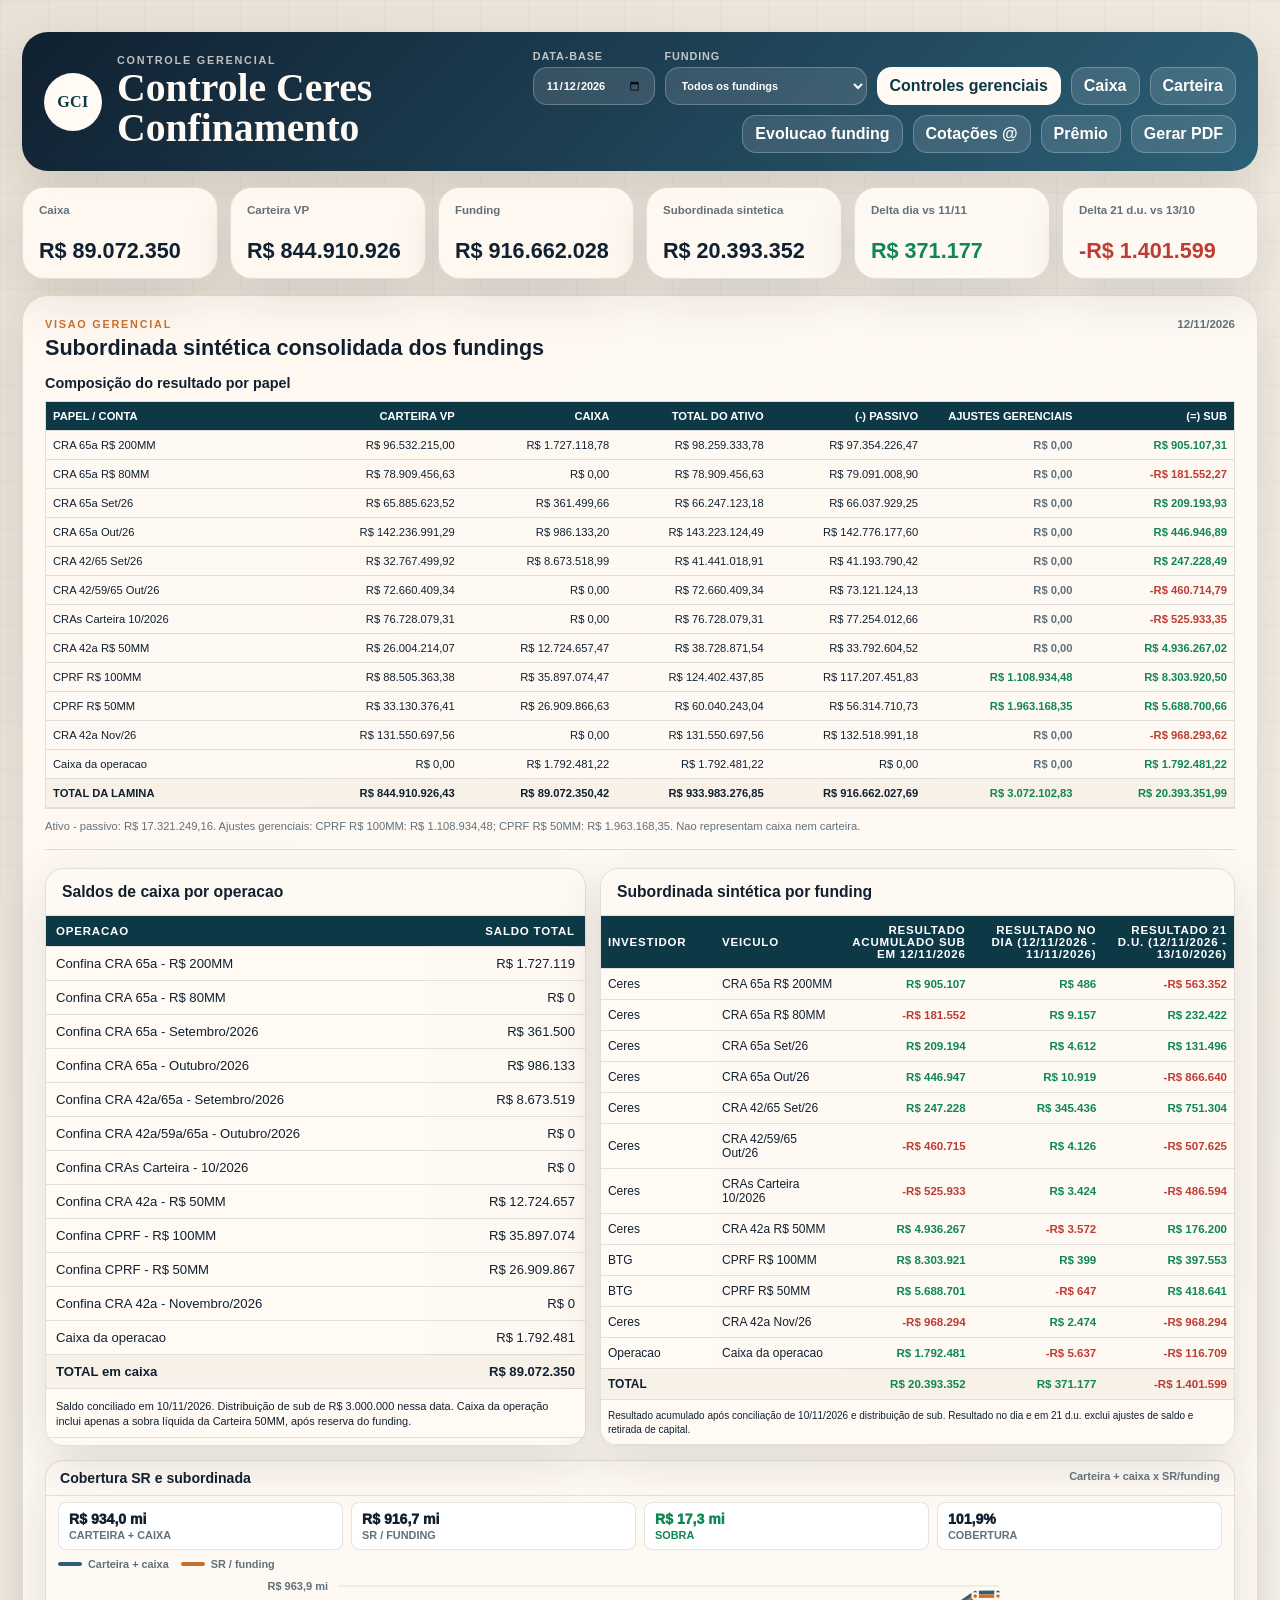
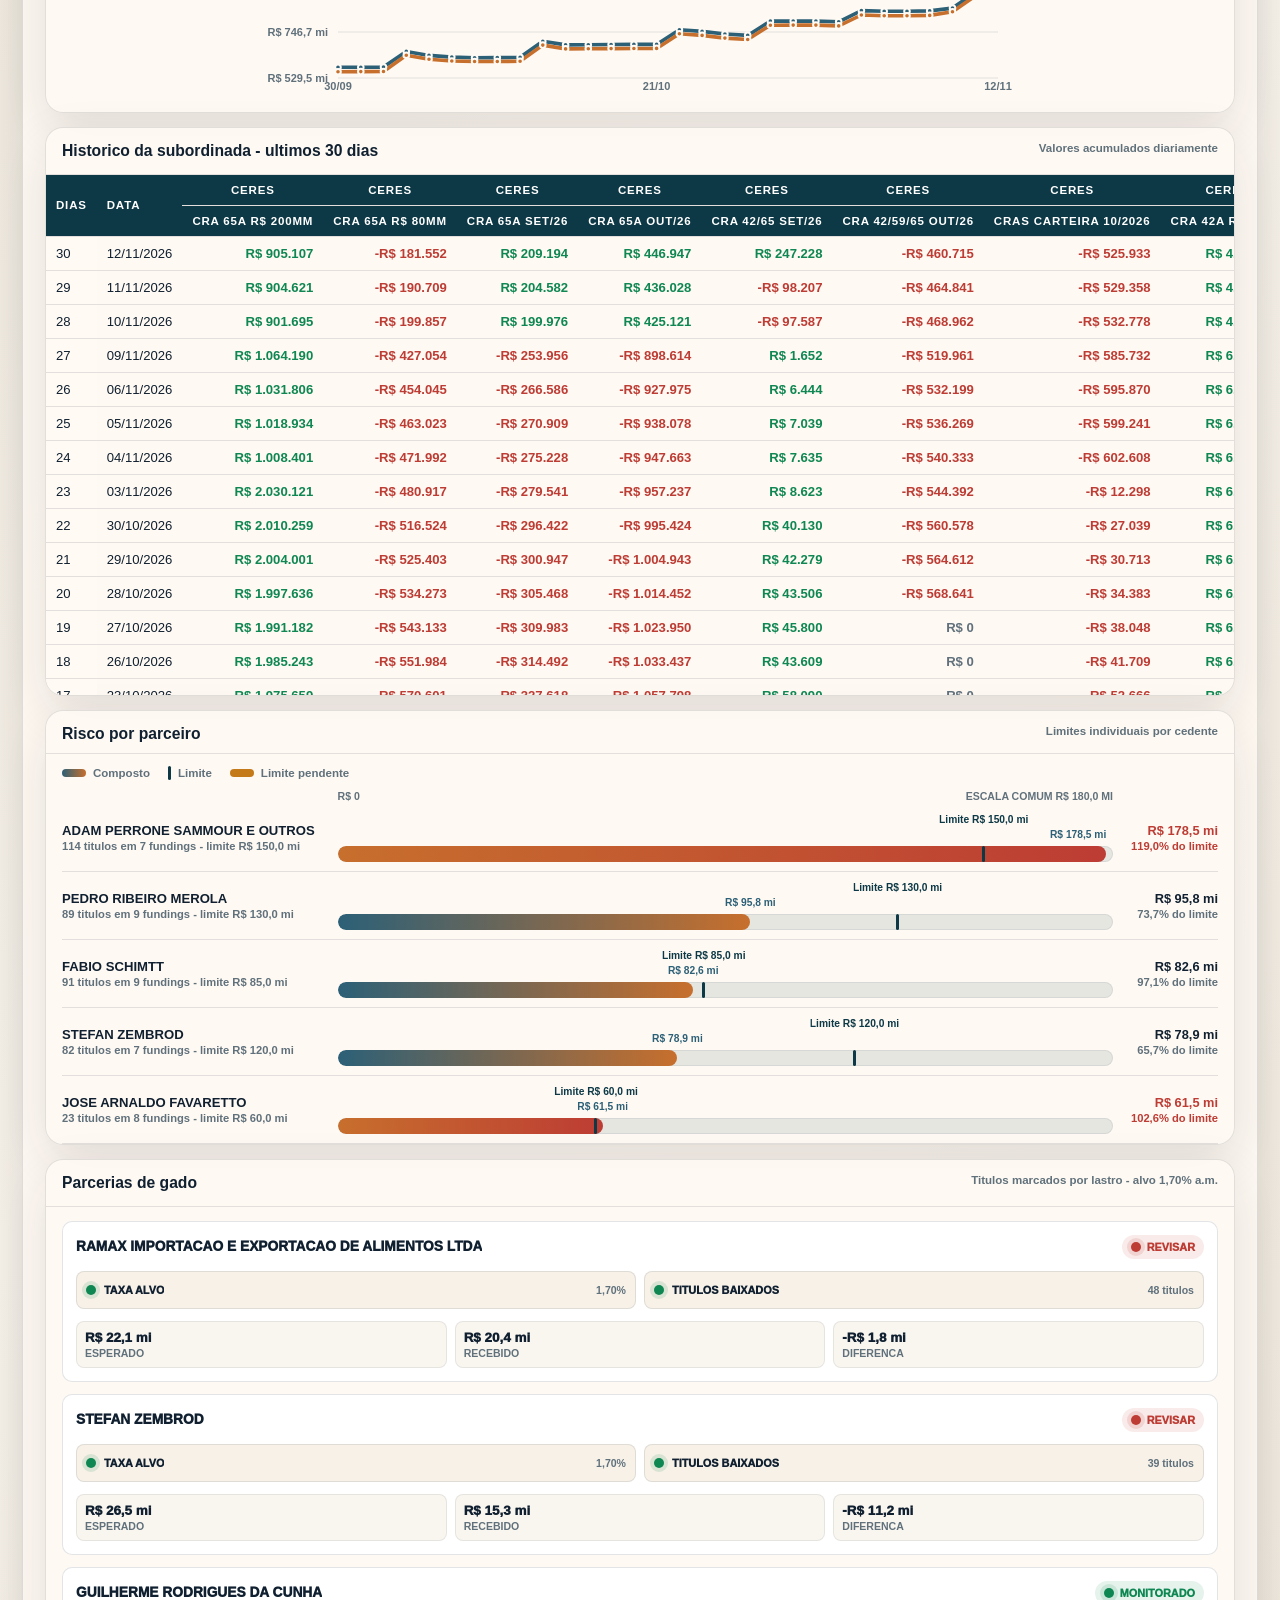
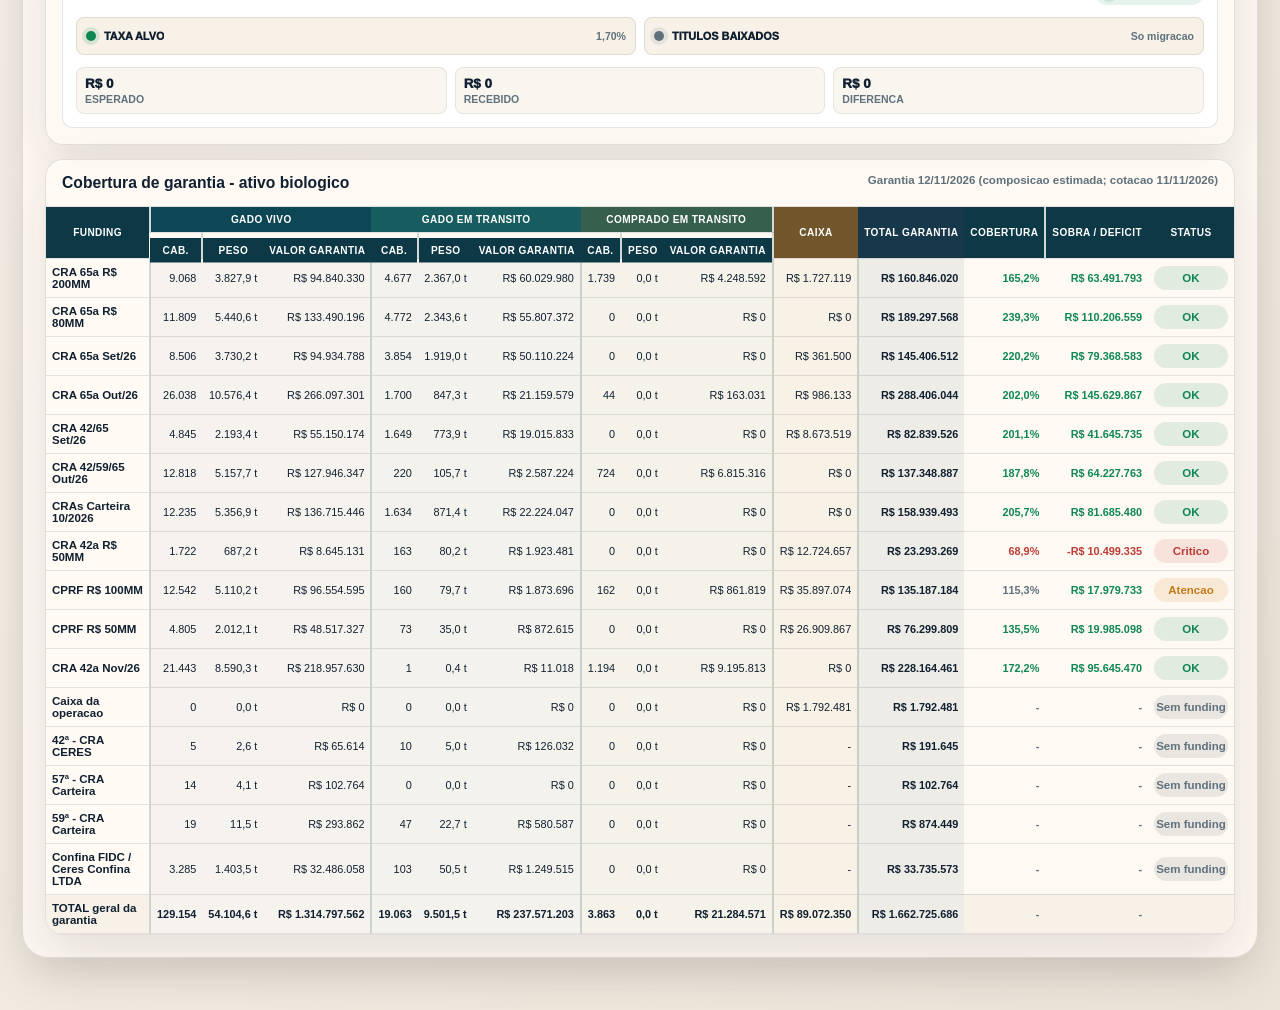
==== index.html @ c0f3cbf3 "Atualiza cotações pecuárias DATAGRO de 13/11/2026" ====
<!DOCTYPE html>
<html lang="pt-BR">
<head>
  <meta charset="UTF-8">
  <meta name="viewport" content="width=device-width, initial-scale=1.0">
  <title>Controle Ceres Confinamento</title>
  <link rel="stylesheet" href="./assets/styles.css?v=20261113-composicao-por-papel-mobile">
</head>
<body>
  <div class="app-shell">
    <header class="topbar">
      <div class="brand">
        <span class="brand-mark">GCI</span>
        <div>
          <p class="eyebrow">Controle gerencial</p>
          <h1>Controle Ceres Confinamento</h1>
        </div>
      </div>
      <div class="controls">
        <label>
          <span>Data-base</span>
          <input id="date-selector" type="date" value="2026-09-24">
        </label>
        <label id="operation-control">
          <span>Funding</span>
          <select id="funding-selector"></select>
        </label>
        <button id="management-button" type="button" aria-pressed="true">Controles gerenciais</button>
        <button id="cash-button" type="button" aria-pressed="false">Caixa</button>
        <button id="portfolio-button" type="button" aria-pressed="false">Carteira</button>
        <button id="funding-evolution-button" type="button" aria-pressed="false">Evolucao funding</button>
        <button id="quotes-button" type="button" aria-pressed="false">Cota&ccedil;&otilde;es @</button>
        <a class="control-link" href="./premio/index.html">Pr&ecirc;mio</a>
        <button id="print-button" type="button">Gerar PDF</button>
      </div>
    </header>

    <main>
      <p id="position-notice" class="position-notice" role="status" hidden></p>
      <section class="summary-strip" id="summary-strip"></section>

      <section class="panel management-panel" id="management-view">
        <div class="section-head">
          <div>
            <p class="eyebrow">visao gerencial</p>
            <h2>Subordinada sint&eacute;tica consolidada dos fundings</h2>
          </div>
          <span id="management-date"></span>
        </div>

        <section class="result-composition" aria-labelledby="result-composition-title">
          <h3 id="result-composition-title">Composi&ccedil;&atilde;o do resultado por papel</h3>
          <div class="table-wrap result-composition-scroll">
            <table class="result-composition-table">
              <thead><tr>
                <th>Papel / conta</th><th class="num">Carteira VP</th><th class="num">Caixa</th>
                <th class="num">Total do ativo</th><th class="num">(-) Passivo</th>
                <th class="num">Ajustes gerenciais</th><th class="num">(=) Sub</th>
              </tr></thead>
              <tbody id="result-composition-values"></tbody>
            </table>
          </div>
          <p class="result-composition-note" id="result-composition-note"></p>
        </section>

        <div class="management-grid">
          <article class="table-card">
            <div class="card-head">
              <h3>Saldos de caixa por operacao</h3>
            </div>
            <div class="table-wrap">
              <table>
                <thead>
                  <tr>
                    <th>Operacao</th>
                    <th class="num">Saldo total</th>
                  </tr>
                </thead>
                <tbody id="cash-table"></tbody>
              </table>
            </div>
          </article>

          <article class="table-card result-card">
            <div class="card-head">
              <h3>Subordinada sint&eacute;tica por funding</h3>
            </div>
            <div class="table-wrap result-wrap">
              <table class="compact-result-table">
                <thead>
                  <tr>
                    <th>Investidor</th>
                    <th>Veiculo</th>
                    <th class="num" id="result-current-head">Resultado acumulado sub</th>
                    <th class="num" id="result-day-head">Resultado no dia</th>
                    <th class="num" id="result-month-head">Resultado 21 d.u.</th>
                  </tr>
                </thead>
                <tbody id="result-table"></tbody>
              </table>
            </div>
          </article>
        </div>

        <div class="table-card wide sr-sub-card">
          <div class="card-head">
            <h3>Cobertura SR e subordinada</h3>
            <span>Carteira + caixa x SR/funding</span>
          </div>
          <div class="funding-chart sr-sub-mini-chart" data-sr-sub-chart></div>
        </div>

        <div class="table-card wide">
          <div class="card-head">
            <h3>Historico da subordinada - ultimos 30 dias</h3>
            <span>Valores acumulados diariamente</span>
          </div>
          <div class="table-wrap history-wrap">
            <table class="wide-table">
              <thead id="history-head"></thead>
              <tbody id="history-body"></tbody>
            </table>
          </div>
        </div>

        <div class="table-card wide partner-risk-card">
          <div class="card-head">
            <h3>Risco por parceiro</h3>
            <span>Limites individuais por cedente</span>
          </div>
          <div class="partner-risk-chart" id="partner-risk-chart"></div>
        </div>

        <div class="table-card wide partnership-card">
          <div class="card-head">
            <h3>Parcerias de gado</h3>
            <span>Titulos marcados por lastro - alvo 1,70% a.m.</span>
          </div>
          <div class="partnership-insights" id="partnership-insights"></div>
        </div>

        <div class="table-card wide">
          <div class="card-head">
            <h3>Cobertura de garantia - ativo biologico</h3>
            <span id="guarantee-history-date">Historico da garantia por data-base</span>
          </div>
          <div class="table-wrap">
            <table class="guarantee-management-table guarantee-management-screen-table">
              <thead>
                <tr>
                  <th rowspan="2">Funding</th>
                  <th class="num guarantee-head-live" colspan="3">Gado vivo</th>
                  <th class="num guarantee-head-transit" colspan="3">Gado em transito</th>
                  <th class="num guarantee-head-purchased" colspan="3">Comprado em transito</th>
                  <th class="num guarantee-head-cash" rowspan="2">Caixa</th>
                  <th class="num guarantee-head-total" rowspan="2">Total garantia</th>
                  <th class="num" rowspan="2">Cobertura</th>
                  <th class="num" rowspan="2">Sobra / deficit</th>
                  <th rowspan="2">Status</th>
                </tr>
                <tr>
                  <th class="num">Cab.</th>
                  <th class="num">Peso</th>
                  <th class="num">Valor garantia</th>
                  <th class="num">Cab.</th>
                  <th class="num">Peso</th>
                  <th class="num">Valor garantia</th>
                  <th class="num">Cab.</th>
                  <th class="num">Peso</th>
                  <th class="num">Valor garantia</th>
                </tr>
              </thead>
              <tbody id="guarantee-management-table"></tbody>
            </table>
            <table class="guarantee-management-print-table print-only">
              <thead>
                <tr>
                  <th rowspan="2">Funding</th>
                  <th class="num guarantee-head-live" colspan="2">Gado vivo</th>
                  <th class="num guarantee-head-transit" colspan="2">Gado em transito</th>
                  <th class="num guarantee-head-purchased" colspan="2">Comprado em transito</th>
                  <th class="num guarantee-head-cash" rowspan="2">Caixa</th>
                  <th class="num guarantee-head-total" rowspan="2">Total garantia</th>
                  <th class="num" rowspan="2">Cobertura</th>
                  <th class="num" rowspan="2">Sobra / deficit</th>
                </tr>
                <tr>
                  <th class="num">Cab.</th>
                  <th class="num">Valor</th>
                  <th class="num">Cab.</th>
                  <th class="num">Valor</th>
                  <th class="num">Cab.</th>
                  <th class="num">Valor</th>
                </tr>
              </thead>
              <tbody id="guarantee-management-print-table"></tbody>
            </table>
          </div>
        </div>
      </section>

      <section class="panel cash-panel" id="cash-view" hidden>
        <div class="section-head">
          <div>
            <p class="eyebrow">validacao caixa</p>
            <h2>Caixa por fundo</h2>
          </div>
          <span id="cash-date"></span>
        </div>

        <div class="cash-kpis" id="cash-kpis"></div>

        <div class="table-card wide sr-sub-card">
          <div class="card-head">
            <h3>Cobertura SR e subordinada</h3>
            <span>Carteira + caixa x SR/funding</span>
          </div>
          <div class="funding-chart sr-sub-mini-chart" data-sr-sub-chart></div>
        </div>

        <div class="table-card wide print-keep">
          <div class="card-head">
            <h3>Racional do caixa</h3>
            <span>Fluxo gerencial calculado diariamente</span>
          </div>
          <div class="table-wrap">
            <table class="rationale-table">
              <thead>
                <tr>
                  <th>Etapa</th>
                  <th>Movimento</th>
                  <th>Tratamento no caixa</th>
                </tr>
              </thead>
              <tbody id="cash-rationale-table"></tbody>
            </table>
          </div>
        </div>

        <div class="table-card wide">
          <div class="card-head">
            <h3>Verificacao por fundo</h3>
            <span>Aportes, carteira, pagamentos funding e aplicacao</span>
          </div>
          <div class="table-wrap">
            <table class="wide-table cash-wide-table">
              <thead>
                <tr>
                  <th>Investidor</th>
                  <th>Funding</th>
                  <th class="num">Aporte investidor</th>
                  <th class="num">Compras carteira</th>
                  <th class="num">Valor pago carteira</th>
                  <th class="num">Pagamentos funding</th>
                  <th class="num">Rendimento caixa</th>
                  <th class="num">Caixa atual</th>
                  <th class="num">Aplicado 100%</th>
                  <th class="num">Livre 10%</th>
                  <th class="num">Eventos carteira</th>
                  <th></th>
                </tr>
              </thead>
              <tbody id="cash-funds-table"></tbody>
            </table>
          </div>
        </div>

        <div class="management-grid">
          <article class="table-card">
            <div class="card-head">
              <h3>Grafico de caixa</h3>
              <span>Historico completo</span>
            </div>
            <div class="funding-chart" id="cash-chart"></div>
          </article>

          <article class="table-card">
            <div class="card-head">
              <h3>Grafico de rendimento</h3>
              <span>Rendimento acumulado do caixa</span>
            </div>
            <div class="funding-chart" id="cash-income-chart"></div>
          </article>
        </div>

        <div class="table-card wide">
          <div class="card-head">
            <h3>Memoria diaria</h3>
            <span>Desde o primeiro aporte</span>
          </div>
            <div class="table-wrap detail-history-wrap">
              <table>
                <thead>
                  <tr>
                    <th>Data</th>
                    <th class="num">Saldo inicial</th>
                    <th class="num">Aporte</th>
                    <th class="num">Compras</th>
                    <th class="num">Valor pago</th>
                    <th class="num">Pagamentos funding</th>
                    <th class="num">Rendimento</th>
                    <th class="num">Caixa final</th>
                  </tr>
                </thead>
                <tbody id="cash-daily-table"></tbody>
              </table>
            </div>
        </div>
      </section>

      <section class="panel portfolio-panel" id="portfolio-view" hidden>
        <div class="section-head">
          <div>
            <p class="eyebrow">validacao carteira</p>
            <h2>Carteira precificada por fundo</h2>
          </div>
          <span id="portfolio-date"></span>
        </div>

        <div class="cash-kpis" id="portfolio-kpis"></div>

        <div class="table-card wide sr-sub-card">
          <div class="card-head">
            <h3>Cobertura SR e subordinada</h3>
            <span>Carteira + caixa x SR/funding</span>
          </div>
          <div class="funding-chart sr-sub-mini-chart" data-sr-sub-chart></div>
        </div>

        <div class="table-card wide">
          <div class="card-head">
            <h3>Verificacao por fundo</h3>
            <span>VP, taxa, prazo e fluxo da carteira</span>
          </div>
          <div class="table-wrap">
            <table class="wide-table">
              <thead>
                <tr>
                  <th>Investidor</th>
                  <th>Funding</th>
                  <th class="num">Titulos ativos</th>
                  <th class="num">Valor nominal</th>
                  <th class="num">Valor presente</th>
                  <th class="num">Delta VP dia</th>
                  <th class="num">Taxa media</th>
                  <th class="num">Prazo medio</th>
                  <th class="num">Compras caixa</th>
                  <th class="num">Valor pago caixa</th>
                  <th>Fonte</th>
                  <th></th>
                </tr>
              </thead>
              <tbody id="portfolio-funds-table"></tbody>
            </table>
          </div>
        </div>

        <div class="management-grid">
          <article class="table-card">
            <div class="card-head">
              <h3>Historico de VP</h3>
              <span>Memoria calculada do arquivo</span>
            </div>
            <div class="funding-chart" id="portfolio-chart"></div>
          </article>

          <article class="table-card">
            <div class="card-head">
              <h3>Memoria diaria</h3>
              <span>Compras, valor pago e posicao</span>
            </div>
            <div class="table-wrap detail-history-wrap">
              <table>
                <thead>
                  <tr>
                    <th>Data</th>
                    <th class="num">Compras</th>
                    <th class="num">Valor pago</th>
                    <th class="num">Titulos</th>
                    <th class="num">VN</th>
                    <th class="num">VP</th>
                    <th class="num">Delta VP dia</th>
                  </tr>
                </thead>
                <tbody id="portfolio-daily-table"></tbody>
              </table>
            </div>
          </article>
        </div>

        <div class="table-card wide">
          <div class="card-head">
            <h3>Aging dos vencimentos</h3>
            <span>Pr&oacute;ximos t&iacute;tulos em aberto</span>
          </div>
          <div class="table-wrap detail-history-wrap">
            <table class="wide-table">
              <thead>
                <tr>
                  <th>Funding</th>
                  <th>Sacado</th>
                  <th>Lastro</th>
                  <th>Vencimento</th>
                  <th class="num">Dias</th>
                  <th class="num">VN</th>
                  <th class="num">VP</th>
                  <th>Faixa</th>
                </tr>
              </thead>
              <tbody id="portfolio-aging-table"></tbody>
            </table>
          </div>
        </div>

        <div class="table-card wide">
          <div class="card-head">
            <h3>Titulos ativos</h3>
            <span>Aberto na data-base selecionada</span>
          </div>
          <div class="table-wrap detail-history-wrap">
            <table class="wide-table">
              <thead>
                <tr>
                  <th>Sacado</th>
                  <th>Tipo</th>
                  <th>Lastro</th>
                  <th>Vencimento</th>
                  <th class="num">VN</th>
                  <th class="num">VP</th>
                  <th class="num">Delta VP dia</th>
                  <th class="num">Taxa</th>
                  <th>Status</th>
                </tr>
              </thead>
              <tbody id="portfolio-titles-table"></tbody>
            </table>
          </div>
        </div>
      </section>

      <section class="panel evolution-panel" id="funding-evolution-view" hidden>
        <div class="section-head">
          <div>
            <p class="eyebrow">validacao funding</p>
            <h2>Evolucao do funding</h2>
          </div>
          <span id="funding-evolution-date"></span>
        </div>

        <div class="evolution-kpis" id="funding-evolution-kpis"></div>

        <div class="table-card wide sr-sub-card">
          <div class="card-head">
            <h3>Cobertura SR e subordinada</h3>
            <span>Carteira + caixa x SR/funding</span>
          </div>
          <div class="funding-chart sr-sub-mini-chart" data-sr-sub-chart></div>
        </div>

        <div class="table-card wide">
          <div class="card-head">
            <h3>Acompanhamento por investidor</h3>
            <span>Saldo calculado por taxa e eventos</span>
          </div>
          <div class="table-wrap">
            <table class="wide-table">
              <thead>
                <tr>
                  <th>Investidor</th>
                  <th>Funding</th>
                  <th>Taxa</th>
                  <th>Inicio</th>
                  <th class="num">Principal</th>
                  <th class="num">Saldo D-1</th>
                  <th class="num">Juros dia</th>
                  <th class="num">Pagamento dia</th>
                  <th class="num">Amort. dia</th>
                  <th class="num">Saldo atual</th>
                  <th class="num">21 d.u.</th>
                  <th class="num">Eventos</th>
                  <th></th>
                </tr>
              </thead>
              <tbody id="funding-evolution-investor-table"></tbody>
            </table>
          </div>
        </div>

        <div class="management-grid">
          <article class="table-card">
            <div class="card-head">
              <h3>Grafico de saldo</h3>
              <span>Ultimos 30 registros</span>
            </div>
            <div class="funding-chart" id="funding-evolution-chart"></div>
          </article>

          <article class="table-card">
            <div class="card-head">
              <h3>Memoria diaria</h3>
              <span>Juros, captacao e amortizacao</span>
            </div>
            <div class="table-wrap detail-history-wrap">
              <table>
                <thead>
                  <tr>
                    <th>Data</th>
                    <th class="num">Saldo inicial</th>
                    <th class="num">Captacao</th>
                    <th class="num">Juros</th>
                    <th class="num">Pagamento</th>
                    <th class="num">Amortizacao</th>
                    <th class="num">Saldo final</th>
                  </tr>
                </thead>
                <tbody id="funding-evolution-daily-table"></tbody>
              </table>
            </div>
          </article>
        </div>
      </section>

      <section class="panel quotes-panel" id="quotes-view" hidden>
        <div class="section-head">
          <div>
            <p class="eyebrow">validacao pecuaria</p>
            <h2>Cotacoes coletadas para garantia biologica</h2>
          </div>
          <span id="quotes-date"></span>
        </div>

        <div class="quote-kpis" id="quote-kpis"></div>

        <div class="table-card wide">
          <div class="card-head">
            <h3>Mapa regional - R$/@</h3>
            <span>Boi, vaca e novilha por UF</span>
          </div>
          <div class="table-wrap">
            <table class="quote-matrix">
              <thead id="quotes-regional-head"></thead>
              <tbody id="quotes-regional-matrix"></tbody>
            </table>
          </div>
        </div>

        <div class="management-grid">
          <article class="table-card">
            <div class="card-head">
              <h3>Boletim MT - R$/@</h3>
              <span>Macro-regioes do estado</span>
            </div>
            <div class="quote-filters" aria-label="Filtros do boletim MT">
              <label>
                <span>Categoria</span>
                <select id="quotes-mt-category-filter"></select>
              </label>
              <label>
                <span>Regiao</span>
                <select id="quotes-mt-region-filter"></select>
              </label>
            </div>
            <div class="table-wrap quote-table-scroll">
              <table>
                <thead>
                  <tr>
                    <th>Categoria</th>
                    <th>Regiao</th>
                    <th class="num">Preco</th>
                  </tr>
                </thead>
                <tbody id="quotes-mt-table"></tbody>
              </table>
            </div>
          </article>

          <article class="table-card">
            <div class="card-head">
              <h3>Reposicao - R$/kg</h3>
              <span>Grade extraida dos boletins</span>
            </div>
            <div class="quote-filters" aria-label="Filtros da reposicao">
              <label>
                <span>Categoria</span>
                <select id="quotes-replacement-category-filter"></select>
              </label>
              <label>
                <span>UF</span>
                <select id="quotes-replacement-uf-filter"></select>
              </label>
              <label>
                <span>Tipo</span>
                <select id="quotes-replacement-type-filter"></select>
              </label>
            </div>
            <div class="table-wrap quote-table-scroll">
              <table>
                <thead>
                  <tr>
                    <th>Categoria</th>
                    <th>UF</th>
                    <th>Tipo</th>
                    <th class="num">Preco</th>
                  </tr>
                </thead>
                <tbody id="quotes-replacement-table"></tbody>
              </table>
            </div>
          </article>
        </div>

        <div class="table-card wide">
          <div class="card-head">
            <h3>Registros regionais detalhados</h3>
            <span>Preco, variacao e referencia por UF</span>
          </div>
          <div class="table-wrap">
            <table>
              <thead>
                <tr>
                  <th>Data</th>
                  <th>Categoria</th>
                  <th>UF</th>
                  <th class="num">Preco</th>
                  <th class="num">Variacao</th>
                  <th class="num">Referencia</th>
                </tr>
              </thead>
              <tbody id="quotes-regional-detail-table"></tbody>
            </table>
          </div>
        </div>
      </section>

      <section class="panel detail-panel" id="detail-view" hidden>
        <div class="section-head">
          <div>
            <p class="eyebrow">visao individual</p>
            <h2 id="detail-title">Funding individual</h2>
          </div>
          <span id="detail-status"></span>
        </div>

        <div class="detail-grid">
          <article class="mini-card">
            <span>Investidor</span>
            <strong id="detail-investor"></strong>
          </article>
          <article class="mini-card">
            <span>Taxa funding</span>
            <strong id="detail-funding-rate"></strong>
          </article>
          <article class="mini-card">
            <span>Taxa media carteira</span>
            <strong id="detail-portfolio-rate"></strong>
          </article>
          <article class="mini-card">
            <span>Data-base</span>
            <strong id="detail-spread"></strong>
          </article>
        </div>

        <div class="table-card wide sr-sub-card">
          <div class="card-head">
            <h3>Cobertura SR e subordinada</h3>
            <span>Carteira + caixa x SR/funding</span>
          </div>
          <div class="funding-chart sr-sub-mini-chart" data-sr-sub-chart></div>
        </div>

        <div class="management-grid">
          <article class="table-card">
            <div class="card-head">
              <h3>Rentabilidade da posicao</h3>
              <span>Dia, 21 dias uteis e 30 dias</span>
            </div>
            <div class="table-wrap">
              <table>
                <thead>
                  <tr>
                    <th>Componente</th>
                    <th class="num">Saldo atual</th>
                    <th class="num">Dia</th>
                    <th class="num">21 d.u.</th>
                    <th class="num">30 dias</th>
                  </tr>
                </thead>
                <tbody id="performance-table"></tbody>
              </table>
            </div>
          </article>

          <article class="table-card">
            <div class="card-head">
              <h3>Detalhamento da carteira</h3>
              <span>Indicadores sinteticos</span>
            </div>
            <div class="portfolio-kpis" id="detail-portfolio-kpis"></div>
          </article>
        </div>

        <div class="management-grid">
          <article class="table-card">
            <div class="card-head">
              <h3>Componentes do funding</h3>
              <span>Principal, taxa e saldo calculado</span>
            </div>
            <div class="table-wrap">
              <table>
                <thead>
                  <tr>
                    <th>Componente</th>
                    <th>Inicio</th>
                    <th>Vencimento</th>
                    <th>Taxa</th>
                    <th class="num">Principal</th>
                    <th class="num">Saldo</th>
                    <th class="num">Eventos</th>
                    <th>Conf.</th>
                  </tr>
                </thead>
                <tbody id="funding-components-table"></tbody>
              </table>
            </div>
          </article>

          <article class="table-card">
            <div class="card-head">
              <h3>Eventos do funding</h3>
              <span>Pagamentos e amortizacoes informados</span>
            </div>
            <div class="table-wrap">
              <table>
                <thead>
                  <tr>
                    <th>Data</th>
                    <th>Componente</th>
                    <th class="num">Pagamento</th>
                    <th class="num">Juros</th>
                    <th class="num">Amortizacao</th>
                  </tr>
                </thead>
                <tbody id="funding-events-table"></tbody>
              </table>
            </div>
          </article>
        </div>

        <div class="table-card wide">
          <div class="card-head">
            <h3>Historico diario - ultimos 30 registros</h3>
            <span>Rendimento do funding e da subordinada sintetica</span>
          </div>
          <div class="table-wrap detail-history-wrap">
            <table class="wide-table">
              <thead>
                <tr>
                  <th>Data</th>
                  <th class="num">Funding dia</th>
                  <th class="num">Sub. sintetica dia</th>
                  <th class="num">Funding 21 d.u.</th>
                  <th class="num">Sub. 21 d.u.</th>
                  <th class="num">Saldo funding</th>
                  <th class="num">Sub. sintetica</th>
                </tr>
              </thead>
              <tbody id="detail-history-table"></tbody>
            </table>
          </div>
        </div>

        <div class="management-grid">
          <article class="table-card">
            <div class="card-head">
              <h3>Composicao da posicao</h3>
              <span>Ativo, caixa e passivo</span>
            </div>
            <div class="waterfall" id="waterfall"></div>
          </article>

          <article class="table-card">
            <div class="card-head">
              <h3>Farol gerencial</h3>
              <span>Resumo de atencao</span>
            </div>
            <div class="alert-list" id="alert-list"></div>
          </article>
        </div>

        <div class="table-card wide print-keep">
          <div class="card-head">
            <h3>Concentracao da carteira</h3>
            <span>Top produtores por VP</span>
          </div>
          <div class="table-wrap">
            <table>
              <thead>
                <tr>
                  <th>Produtor</th>
                  <th>Tipo principal</th>
                  <th class="num">VN</th>
                  <th class="num">VP</th>
                  <th class="num">% carteira</th>
                  <th class="num">Taxa media</th>
                  <th>Status</th>
                </tr>
              </thead>
              <tbody id="portfolio-concentration-table"></tbody>
            </table>
          </div>
        </div>

        <div class="table-card wide guarantee-detail-card">
          <div class="card-head">
            <h3>Garantia - ativo biologico</h3>
            <span>Parcerias reconhecidas a 50% do gado; demais gados e caixa entram integralmente</span>
          </div>
          <div class="guarantee-overview" id="guarantee-overview"></div>
          <div class="table-wrap">
            <table class="guarantee-lots-print-table">
              <thead>
                <tr>
                  <th class="print-hide-guarantee-local">Lote / local</th>
                  <th>Categoria</th>
                  <th class="num">Cabecas</th>
                  <th class="num">Peso medio</th>
                  <th class="num">Arrobas</th>
                  <th class="num">Cotacao @</th>
                  <th class="num">Valor garantia</th>
                </tr>
              </thead>
              <tbody id="guarantee-lots-table"></tbody>
            </table>
          </div>
        </div>

        <div class="table-card wide print-keep no-print">
          <div class="card-head">
            <h3>Carteira do funding</h3>
            <span>Aguardando carteira real por titulo</span>
          </div>
          <div class="table-wrap">
            <table>
              <thead>
                <tr>
                  <th>Produtor</th>
                  <th>Tipo</th>
                  <th class="num">VN</th>
                  <th class="num">VP</th>
                  <th class="num">Taxa a.m.</th>
                  <th class="num">Spread</th>
                  <th class="num">% carteira</th>
                  <th>Vencimento</th>
                  <th>Status</th>
                </tr>
              </thead>
              <tbody id="portfolio-table"></tbody>
            </table>
          </div>
        </div>
      </section>
    </main>
  </div>

  <script src="./data/pecuaria/cotacoes-pecuaria-latest.js?v=20261116-datagro-1203"></script>
  <script src="./data/fundings/fundings-confina.js?v=20261113-fechamento-20261112"></script>
  <script src="./data/fundings/funding-events-confina.js?v=20261111-fechamento-1011"></script>
  <script src="./data/portfolio/partnership-titles-confina.js?v=20260929-parcerias"></script>
  <script src="./data/portfolio/portfolio-confina-frozen-2026-10-02.js?v=20261111-fechamento-1011"></script>
  <script src="./data/portfolio/portfolio-confina-frozen-2026-11-10.js?v=20261113-fechamento-20261112"></script>
  <script src="./data/portfolio/portfolio-confina.js?v=20261113-fechamento-20261112"></script>
  <script src="./data/biological/biological-assets-history-confina.js?v=20261104-fechamento-0311"></script>
  <script src="./data/biological/biological-assets-snapshot-2026-11-10.js?v=20261113-fechamento-20261112"></script>
  <script src="./data/biological/biological-assets-snapshot-2026-11-11.js?v=20261113-fechamento-20261112"></script>
  <script src="./data/biological/biological-assets-snapshot-2026-11-03.js?v=20261111-fechamento-1011"></script>
  <script src="./data/biological/biological-assets-snapshot-2026-11-04.js?v=20261111-fechamento-1011"></script>
  <script src="./data/biological/biological-assets-snapshot-2026-11-05.js?v=20261111-fechamento-1011"></script>
  <script src="./data/biological/biological-assets-snapshot-2026-11-06.js?v=20261111-fechamento-1011"></script>
  <script src="./data/biological/biological-assets-snapshot-2026-11-09.js?v=20261111-fechamento-1011"></script>
  <script src="./data/biological/biological-assets-confina.js?v=20261113-fechamento-20261112"></script>
  <script src="./data/indices/di.js"></script>
  <script src="./data/cash/cash-events-confina.js"></script>
  <script src="./data/management/presentation-policy-confina.js?v=20261022-sobra-operacional"></script>
  <script src="./data/management/position-reconciliation-confina.js?v=20261112-fechamento-conciliado-1011"></script>
  <script src="./assets/app.js?v=20261113-composicao-por-papel"></script>
</body>
</html>
---- assets/styles.css ----
:root {
  --bg: #f1ece3;
  --surface: #fffaf4;
  --surface-soft: #f7f1e8;
  --ink: #102030;
  --muted: #60717c;
  --line: rgba(16, 32, 48, 0.12);
  --navy: #0d3947;
  --blue: #2c6077;
  --copper: #c76f2d;
  --green: #0e8752;
  --red: #bd3c34;
  --amber: #c47a19;
  --shadow: 0 18px 50px rgba(30, 27, 21, 0.12);
}

* {
  box-sizing: border-box;
}

body {
  margin: 0;
  min-height: 100vh;
  color: var(--ink);
  font-family: "Segoe UI", Aptos, Arial, sans-serif;
  background:
    linear-gradient(135deg, #e8e1d5 0%, #f7f2ea 52%, #ece4d8 100%);
}

body::before {
  content: "";
  position: fixed;
  inset: 0;
  z-index: -1;
  background-image:
    linear-gradient(rgba(13, 57, 71, 0.025) 1px, transparent 1px),
    linear-gradient(90deg, rgba(13, 57, 71, 0.025) 1px, transparent 1px);
  background-size: 48px 48px;
}

button,
input,
select {
  font: inherit;
}

.app-shell {
  width: min(1380px, calc(100% - 44px));
  margin: 0 auto;
  padding: 32px 0 52px;
}

.topbar {
  display: flex;
  align-items: center;
  justify-content: space-between;
  gap: 18px;
  padding: 18px 22px;
  color: #fffaf4;
  background: linear-gradient(135deg, #102030, #2c6077);
  border-radius: 26px;
  box-shadow: var(--shadow);
}

.brand {
  display: flex;
  align-items: center;
  gap: 15px;
  min-width: 0;
}

.brand-mark {
  width: 58px;
  height: 58px;
  display: grid;
  place-items: center;
  flex: 0 0 auto;
  border-radius: 999px;
  color: var(--navy);
  background: #fffaf4;
  font-family: Georgia, "Times New Roman", serif;
  font-weight: 700;
  letter-spacing: 0.03em;
}

.eyebrow {
  margin: 0;
  color: var(--copper);
  font-size: 0.68rem;
  font-weight: 800;
  letter-spacing: 0.16em;
  text-transform: uppercase;
}

.topbar .eyebrow {
  color: rgba(255, 250, 244, 0.72);
}

h1,
h2,
h3 {
  margin: 0;
}

h1 {
  margin-top: 3px;
  font-family: Georgia, "Times New Roman", serif;
  font-size: clamp(1.9rem, 3.1vw, 3rem);
  line-height: 1;
}

h2 {
  margin-top: 5px;
  font-size: 1.35rem;
}

h3 {
  font-size: 0.98rem;
}

.controls {
  display: flex;
  align-items: end;
  justify-content: flex-end;
  flex-wrap: wrap;
  gap: 10px;
}

.controls label {
  display: grid;
  gap: 5px;
  color: rgba(255, 250, 244, 0.72);
  font-size: 0.68rem;
  font-weight: 800;
  letter-spacing: 0.08em;
  text-transform: uppercase;
}

.controls .is-hidden,
.controls [hidden] {
  display: none !important;
}

.controls input,
.controls select,
.controls button,
.controls .control-link {
  min-height: 38px;
  display: inline-flex;
  align-items: center;
  border: 1px solid rgba(255, 255, 255, 0.24);
  border-radius: 14px;
  color: #fff;
  background: rgba(255, 255, 255, 0.12);
  padding: 0 12px;
  font-weight: 800;
  text-decoration: none;
  text-transform: none;
}

.controls select option {
  color: var(--ink);
}

.controls button,
.controls .control-link {
  cursor: pointer;
}

.controls button.is-active {
  color: var(--navy);
  border-color: #fffaf4;
  background: #fffaf4;
}

.print-only {
  display: none !important;
}

main {
  margin-top: 16px;
}

.summary-strip {
  display: grid;
  grid-template-columns: repeat(6, minmax(0, 1fr));
  gap: 12px;
  margin-bottom: 16px;
}

.metric-card,
.panel,
.table-card,
.mini-card {
  background: rgba(255, 250, 244, 0.92);
  border: 1px solid var(--line);
  box-shadow: var(--shadow);
}

.metric-card {
  min-height: 92px;
  display: grid;
  align-content: space-between;
  gap: 8px;
  padding: 16px;
  border-radius: 22px;
}

.metric-card span,
.mini-card span,
.card-head span,
.section-head > span {
  color: var(--muted);
  font-size: 0.72rem;
  font-weight: 800;
}

.metric-card strong {
  font-size: 1.35rem;
  line-height: 1.08;
}

.metric-card small {
  color: var(--muted);
  font-size: 0.72rem;
}

.metric-card small,
.portfolio-kpi small,
.quote-kpi small,
.evolution-kpi small,
.cash-kpi small,
.premium-kpi small,
.guarantee-kpi small {
  display: none;
}

.panel {
  padding: 22px;
  border-radius: 26px;
}

.panel + .panel {
  margin-top: 16px;
}

.section-head,
.card-head {
  display: flex;
  align-items: start;
  justify-content: space-between;
  gap: 16px;
  margin-bottom: 14px;
}

.management-grid {
  display: grid;
  grid-template-columns: minmax(0, 0.92fr) minmax(0, 1.08fr);
  gap: 14px;
}

.management-grid + .management-grid {
  margin-top: 14px;
}

.result-composition {
  margin: 0 0 18px;
  padding: 0 0 14px;
  border-bottom: 1px solid var(--line);
}

.result-composition h3 {
  margin: 0 0 10px;
  font-size: 0.9rem;
  letter-spacing: 0;
}

.result-composition-note {
  margin: 9px 0 0;
  color: var(--muted);
  font-size: 0.7rem;
  line-height: 1.5;
}

.result-composition-scroll {
  max-height: 540px;
  border: 1px solid var(--line);
}

.result-composition-table {
  min-width: 1080px;
  table-layout: fixed;
}

.result-composition-table th:first-child {
  width: 22%;
}

.result-composition-table th:not(:first-child) {
  width: 13%;
}

.result-composition-table th,
.result-composition-table td {
  padding: 8px 7px;
  font-size: 0.7rem;
  letter-spacing: 0;
}

.result-composition-table td.num {
  white-space: nowrap;
}

@media screen and (max-width: 600px) {
  .result-composition-table th:first-child {
    width: 150px;
  }

  .result-composition-table th:not(:first-child) {
    width: auto;
  }
}

@media print {
  .result-composition-scroll {
    max-height: none;
    overflow: visible;
  }

  .result-composition-table {
    min-width: 0;
  }

  .result-composition-table th,
  .result-composition-table td {
    padding: 3pt;
    font-size: 6pt;
  }
}

@media print {
  .result-composition {
    margin-bottom: 6pt;
    padding-bottom: 5pt;
    break-inside: avoid;
  }

  .result-composition h3 {
    margin-bottom: 4pt;
    font-size: 8pt;
  }

  .result-composition-note {
    font-size: 6pt;
  }
}

.table-card {
  overflow: hidden;
  border-radius: 18px;
}

.table-card .card-head {
  margin: 0;
  padding: 14px 16px;
  border-bottom: 1px solid var(--line);
}

.table-card.wide {
  margin-top: 14px;
}

.sr-sub-card {
  margin-top: 10px;
}

.sr-sub-card .card-head {
  padding: 9px 14px;
}

.sr-sub-card .card-head h3 {
  font-size: 0.88rem;
}

.sr-sub-card .card-head span {
  font-size: 0.68rem;
}

.table-wrap {
  position: relative;
  width: 100%;
  overflow: auto;
}

@media screen {
  .table-wrap th,
  .quote-table-scroll th {
    position: sticky;
    top: 0;
    z-index: 6;
  }

  .table-wrap th:first-child,
  .quote-table-scroll th:first-child {
    left: 0;
    z-index: 8;
  }

  .table-wrap td:first-child,
  .quote-table-scroll td:first-child {
    position: sticky;
    left: 0;
    z-index: 4;
    background: rgba(255, 250, 244, 0.98);
    box-shadow: 8px 0 14px -14px rgba(16, 32, 48, 0.7);
  }

  .table-wrap tbody tr:hover td:first-child,
  .quote-table-scroll tbody tr:hover td:first-child {
    background: #f3efe8;
  }

  .table-wrap tfoot td:first-child,
  .table-wrap .total-row td:first-child,
  .quote-table-scroll tfoot td:first-child,
  .quote-table-scroll .total-row td:first-child {
    background: var(--surface-soft);
  }

  .guarantee-management-table th[rowspan] {
    top: 0;
    z-index: 9;
  }

  .guarantee-management-table thead tr:nth-child(2) th {
    top: 30px;
  }
}

.guarantee-management-table,
.guarantee-management-print-table {
  min-width: 1180px;
  font-size: 0.72rem;
}

.guarantee-management-table th,
.guarantee-management-table td,
.guarantee-management-print-table th,
.guarantee-management-print-table td {
  padding: 7px 6px;
}

.guarantee-management-table th,
.guarantee-management-print-table th {
  font-size: 0.63rem;
  letter-spacing: 0.04em;
  text-align: center;
}

.guarantee-management-table th[rowspan],
.guarantee-management-print-table th[rowspan] {
  text-align: center;
}

.guarantee-management-table td:first-child,
.guarantee-management-print-table td:first-child {
  text-align: left;
}

.guarantee-management-table td:first-child,
.guarantee-management-print-table td:first-child {
  max-width: 118px;
  white-space: normal;
  font-weight: 800;
}

.guarantee-management-table td.num,
.guarantee-management-print-table td.num {
  font-size: 0.68rem;
}

.guarantee-management-table .guarantee-head-live,
.guarantee-management-print-table .guarantee-head-live {
  background: #0d4655;
}

.guarantee-management-table .guarantee-head-transit,
.guarantee-management-print-table .guarantee-head-transit {
  background: #175c5f;
}

.guarantee-management-table .guarantee-head-purchased,
.guarantee-management-print-table .guarantee-head-purchased {
  background: #365f4c;
}

.guarantee-management-table .guarantee-head-cash,
.guarantee-management-print-table .guarantee-head-cash {
  background: #70562a;
}

.guarantee-management-table .guarantee-head-total,
.guarantee-management-print-table .guarantee-head-total {
  background: #16384a;
}

.guarantee-management-table td.guarantee-cell-live,
.guarantee-management-print-table td.guarantee-cell-live {
  background: rgba(44, 96, 119, 0.045);
}

.guarantee-management-table td.guarantee-cell-transit,
.guarantee-management-print-table td.guarantee-cell-transit {
  background: rgba(39, 123, 118, 0.05);
}

.guarantee-management-table td.guarantee-cell-purchased,
.guarantee-management-print-table td.guarantee-cell-purchased {
  background: rgba(82, 128, 75, 0.055);
}

.guarantee-management-table td.guarantee-cell-cash,
.guarantee-management-print-table td.guarantee-cell-cash {
  background: rgba(151, 115, 48, 0.065);
}

.guarantee-management-table td.guarantee-cell-total,
.guarantee-management-print-table td.guarantee-cell-total {
  background: rgba(23, 56, 74, 0.07);
  font-weight: 900;
}

.guarantee-management-table th:nth-child(2),
.guarantee-management-table th:nth-child(5),
.guarantee-management-table th:nth-child(8),
.guarantee-management-table th:nth-child(11),
.guarantee-management-table th:nth-child(12),
.guarantee-management-table td:nth-child(2),
.guarantee-management-table td:nth-child(5),
.guarantee-management-table td:nth-child(8),
.guarantee-management-table td:nth-child(11),
.guarantee-management-table td:nth-child(12) {
  border-left: 2px solid rgba(13, 61, 74, 0.18);
}

.result-card {
  min-width: 0;
}

.result-wrap {
  overflow: hidden;
}

.compact-result-table {
  min-width: 0;
  table-layout: fixed;
  font-size: 0.75rem;
}

.compact-result-table th,
.compact-result-table td {
  padding: 8px 7px;
  white-space: normal;
}

.compact-result-table th:nth-child(1) {
  width: 18%;
}

.compact-result-table th:nth-child(2) {
  width: 20%;
}

.compact-result-table th:nth-child(n + 3) {
  width: 20.6%;
}

.compact-result-table th.num {
  white-space: normal;
}

.compact-result-table td.num {
  font-size: 0.72rem;
  white-space: nowrap;
}

.history-wrap {
  max-height: 520px;
}

.detail-history-wrap {
  max-height: 430px;
}

table {
  width: 100%;
  border-collapse: collapse;
  font-size: 0.82rem;
}

th {
  color: #fff;
  background: var(--navy);
  font-size: 0.72rem;
  letter-spacing: 0.07em;
  text-align: left;
  text-transform: uppercase;
}

th,
td {
  padding: 9px 10px;
  border-bottom: 1px solid var(--line);
  vertical-align: middle;
  white-space: nowrap;
}

tbody tr:hover td {
  background: rgba(44, 96, 119, 0.05);
}

.cash-reconciliation-note td,
.reconciliation-note td {
  white-space: normal;
  overflow-wrap: anywhere;
}

tfoot td,
.total-row td {
  background: var(--surface-soft);
  font-weight: 900;
}

.num {
  text-align: right;
}

.action-cell {
  width: 1%;
  text-align: right;
}

.table-action {
  min-height: 28px;
  border: 1px solid rgba(13, 57, 71, 0.18);
  border-radius: 10px;
  color: var(--navy);
  background: rgba(44, 96, 119, 0.08);
  padding: 0 12px;
  font-size: 0.76rem;
  font-weight: 900;
  cursor: pointer;
}

.table-action:hover {
  border-color: rgba(13, 57, 71, 0.34);
  background: rgba(44, 96, 119, 0.14);
}

.positive {
  color: var(--green);
  font-weight: 900;
}

.negative {
  color: var(--red);
  font-weight: 900;
}

.neutral {
  color: var(--muted);
  font-weight: 900;
}

.pill {
  display: inline-flex;
  align-items: center;
  justify-content: center;
  min-width: 74px;
  min-height: 24px;
  border-radius: 999px;
  font-size: 0.72rem;
  font-weight: 900;
}

.pill.ok {
  color: var(--green);
  background: rgba(14, 135, 82, 0.12);
}

.pill.warn {
  color: var(--amber);
  background: rgba(196, 122, 25, 0.13);
}

.pill.pending {
  color: var(--muted);
  background: rgba(88, 96, 105, 0.13);
}

.pill.bad {
  color: var(--red);
  background: rgba(189, 60, 52, 0.12);
}

.wide-table {
  min-width: 1180px;
}

.wide-table th {
  text-align: center;
}

.wide-table th:first-child,
.wide-table th:nth-child(2),
.wide-table td:first-child,
.wide-table td:nth-child(2) {
  text-align: left;
}

.detail-grid {
  display: grid;
  grid-template-columns: repeat(4, minmax(0, 1fr));
  gap: 12px;
  margin-bottom: 14px;
}

.detail-panel .management-grid {
  align-items: start;
}

.mini-card {
  min-height: 92px;
  display: grid;
  align-content: space-between;
  gap: 10px;
  padding: 14px;
  border-radius: 18px;
}

.mini-card strong {
  font-size: 1.22rem;
}

.portfolio-kpis {
  display: grid;
  grid-template-columns: repeat(2, minmax(0, 1fr));
  gap: 10px;
  padding: 0 16px 16px;
}

.portfolio-kpi {
  min-height: 72px;
  display: grid;
  align-content: space-between;
  gap: 6px;
  padding: 12px;
  border: 1px solid var(--line);
  border-radius: 14px;
  background: rgba(255, 255, 255, 0.68);
}

.portfolio-kpi span {
  color: var(--muted);
  font-size: 0.68rem;
  font-weight: 900;
  letter-spacing: 0.06em;
  text-transform: uppercase;
}

.portfolio-kpi strong {
  font-size: 1.05rem;
}

.portfolio-kpi small {
  color: var(--muted);
  font-size: 0.72rem;
}

.guarantee-overview {
  display: grid;
  grid-template-columns: repeat(5, minmax(0, 1fr));
  gap: 10px;
  padding: 0 16px 16px;
}

.guarantee-kpi {
  min-height: 72px;
  display: grid;
  align-content: space-between;
  gap: 6px;
  padding: 12px;
  border: 1px solid var(--line);
  border-radius: 14px;
  background: rgba(255, 255, 255, 0.68);
}

.guarantee-kpi.primary {
  color: #fffaf4;
  background: linear-gradient(135deg, var(--navy), var(--blue));
  border-color: rgba(13, 57, 71, 0.34);
}

.guarantee-kpi span {
  color: var(--muted);
  font-size: 0.68rem;
  font-weight: 900;
  letter-spacing: 0.06em;
  text-transform: uppercase;
}

.guarantee-kpi.primary span,
.guarantee-kpi.primary small {
  color: rgba(255, 250, 244, 0.76);
}

.guarantee-kpi strong {
  font-size: 1.08rem;
}

.guarantee-kpi small {
  color: var(--muted);
  font-size: 0.72rem;
}

.quote-kpis {
  display: grid;
  grid-template-columns: repeat(4, minmax(0, 1fr));
  gap: 10px;
  margin-bottom: 14px;
}

.quote-kpi {
  min-height: 76px;
  display: grid;
  align-content: space-between;
  gap: 7px;
  padding: 13px;
  border: 1px solid var(--line);
  border-radius: 16px;
  background: rgba(255, 255, 255, 0.68);
}

.quote-kpi span {
  color: var(--muted);
  font-size: 0.68rem;
  font-weight: 900;
  letter-spacing: 0.06em;
  text-transform: uppercase;
}

.quote-kpi strong {
  font-size: 1rem;
  line-height: 1.12;
}

.quote-kpi small {
  color: var(--muted);
  font-size: 0.72rem;
}

.premium-controls {
  display: grid;
  grid-template-columns: minmax(220px, 1.45fr) repeat(4, minmax(130px, 1fr));
  gap: 10px;
  padding: 0 16px 16px;
}

.premium-controls label {
  display: grid;
  gap: 5px;
  min-width: 0;
  color: var(--muted);
  font-size: 0.64rem;
  font-weight: 900;
  letter-spacing: 0.06em;
  text-transform: uppercase;
}

.premium-controls input,
.premium-controls select {
  width: 100%;
  min-height: 36px;
  border: 1px solid var(--line);
  border-radius: 10px;
  color: var(--ink);
  background: rgba(255, 255, 255, 0.74);
  padding: 0 10px;
  font-weight: 850;
}

.premium-controls input[type="file"] {
  padding: 7px 10px;
}

.premium-kpis {
  display: grid;
  grid-template-columns: repeat(7, minmax(0, 1fr));
  gap: 10px;
  margin-bottom: 14px;
}

.premium-kpi {
  min-height: 76px;
  display: grid;
  align-content: space-between;
  gap: 7px;
  padding: 13px;
  border: 1px solid var(--line);
  border-radius: 16px;
  background: rgba(255, 255, 255, 0.68);
}

.premium-kpi span {
  color: var(--muted);
  font-size: 0.68rem;
  font-weight: 900;
  letter-spacing: 0.06em;
  text-transform: uppercase;
}

.premium-kpi strong {
  font-size: 0.98rem;
  line-height: 1.12;
  overflow-wrap: anywhere;
}

.premium-kpi small {
  color: var(--muted);
  font-size: 0.72rem;
}

.premium-memory-table {
  min-width: 1580px;
}

.inline-number {
  width: 96px;
  min-height: 28px;
  border: 1px solid rgba(16, 32, 48, 0.16);
  border-radius: 8px;
  color: var(--ink);
  background: rgba(255, 255, 255, 0.86);
  padding: 0 7px;
  text-align: right;
  font-size: 0.74rem;
  font-weight: 850;
}

.cell-note {
  display: block;
  margin-top: 2px;
  color: var(--muted);
  font-size: 0.67rem;
  font-weight: 800;
}

.evolution-kpis,
.cash-kpis {
  display: grid;
  grid-template-columns: repeat(6, minmax(0, 1fr));
  gap: 10px;
  margin-bottom: 14px;
}

.evolution-kpi,
.cash-kpi {
  min-height: 76px;
  display: grid;
  align-content: space-between;
  gap: 7px;
  padding: 13px;
  border: 1px solid var(--line);
  border-radius: 16px;
  background: rgba(255, 255, 255, 0.68);
}

.evolution-kpi.primary,
.cash-kpi.primary {
  color: #fffaf4;
  border-color: rgba(13, 57, 71, 0.34);
  background: linear-gradient(135deg, var(--navy), var(--blue));
}

.evolution-kpi span,
.cash-kpi span {
  color: var(--muted);
  font-size: 0.68rem;
  font-weight: 900;
  letter-spacing: 0.06em;
  text-transform: uppercase;
}

.evolution-kpi.primary span,
.evolution-kpi.primary small,
.cash-kpi.primary span,
.cash-kpi.primary small {
  color: rgba(255, 250, 244, 0.76);
}

.evolution-kpi strong,
.cash-kpi strong {
  font-size: 1rem;
  line-height: 1.12;
  overflow-wrap: anywhere;
}

.evolution-kpi small,
.cash-kpi small {
  color: var(--muted);
  font-size: 0.72rem;
}

.evolution-panel .wide-table,
.cash-wide-table {
  min-width: 1500px;
}

.rationale-table {
  min-width: 760px;
}

.funding-chart {
  min-height: 300px;
  padding: 12px 14px 16px;
}

.sr-sub-mini-chart {
  min-height: 142px;
  padding: 6px 12px 8px;
}

.funding-line-chart {
  display: block;
  width: 100%;
  min-height: 260px;
}

.sr-sub-mini-chart .funding-line-chart {
  min-height: 0;
  height: 132px;
}

.chart-legend {
  display: flex;
  flex-wrap: wrap;
  gap: 10px 16px;
  align-items: center;
  padding: 0 0 6px;
  color: var(--muted);
  font-size: 0.74rem;
  font-weight: 900;
}

.sr-sub-mini-chart .chart-legend {
  gap: 6px 12px;
  padding-bottom: 2px;
  font-size: 0.68rem;
}

.chart-legend span {
  display: inline-flex;
  align-items: center;
  gap: 6px;
}

.chart-legend-swatch {
  width: 24px;
  height: 4px;
  border-radius: 999px;
  background: var(--blue);
}

.coverage-summary {
  display: grid;
  grid-template-columns: repeat(4, minmax(0, 1fr));
  gap: 8px;
  margin-bottom: 8px;
}

.coverage-summary span {
  display: grid;
  gap: 2px;
  min-height: 42px;
  padding: 8px 10px;
  border: 1px solid var(--line);
  border-radius: 8px;
  color: var(--muted);
  background: #fff;
  font-size: 0.68rem;
  font-weight: 900;
  text-transform: uppercase;
}

.coverage-summary strong {
  color: var(--ink);
  font-size: 0.88rem;
  font-weight: 950;
  text-transform: none;
}

.coverage-summary .positive strong,
.coverage-summary .positive {
  color: var(--green);
}

.coverage-summary .negative strong,
.coverage-summary .negative {
  color: var(--red);
}

.chart-legend-swatch.chart-assets {
  background: var(--blue);
}

.chart-legend-swatch.chart-sr {
  background: var(--copper);
}

.chart-legend-swatch.chart-subordinada {
  background: var(--copper);
}

.chart-grid {
  stroke: rgba(13, 57, 71, 0.12);
  stroke-width: 1;
}

.chart-label {
  fill: var(--muted);
  font-size: 11px;
  font-weight: 800;
}

.funding-chart-line {
  fill: none;
  stroke: var(--blue);
  stroke-width: 3.6;
  stroke-linecap: round;
  stroke-linejoin: round;
}

.funding-chart-line.chart-subordinada {
  stroke: var(--copper);
}

.funding-chart-line.chart-sr {
  stroke: var(--copper);
}

.funding-chart-line.chart-assets {
  stroke: var(--blue);
}

.funding-chart-dot {
  fill: var(--copper);
  stroke: #fffaf4;
  stroke-width: 2;
}

.funding-chart-dot.chart-sr {
  fill: var(--copper);
}

.funding-chart-dot.chart-assets {
  fill: var(--blue);
}

.funding-chart-dot.chart-subordinada {
  fill: var(--copper);
}

.partner-risk-card .card-head {
  padding-bottom: 10px;
}

.partner-risk-chart {
  max-height: 390px;
  overflow: auto;
  padding: 12px 16px 16px;
}

.partner-risk-legend {
  display: flex;
  flex-wrap: wrap;
  gap: 12px 18px;
  align-items: center;
  margin-bottom: 10px;
  color: var(--muted);
  font-size: 0.72rem;
  font-weight: 900;
}

.partner-risk-legend span {
  display: inline-flex;
  align-items: center;
  gap: 7px;
}

.partner-risk-scale {
  display: grid;
  grid-template-columns: minmax(180px, 0.34fr) minmax(220px, 1fr) minmax(86px, 0.12fr);
  gap: 12px;
  margin: 0 0 2px;
  color: var(--muted);
  font-size: 0.66rem;
  font-weight: 900;
  text-transform: uppercase;
}

.partner-risk-scale div {
  display: flex;
  grid-column: 2;
  justify-content: space-between;
}

.partner-risk-swatch {
  display: inline-block;
  width: 24px;
  height: 8px;
  border-radius: 999px;
}

.partner-risk-swatch.composed {
  background: linear-gradient(90deg, var(--blue), var(--copper));
}

.partner-risk-swatch.pending {
  background: var(--amber);
}

.partner-risk-marker-sample {
  display: inline-block;
  width: 3px;
  height: 14px;
  border-radius: 999px;
  background: var(--navy);
}

.partner-risk-row {
  display: grid;
  grid-template-columns: minmax(180px, 0.34fr) minmax(220px, 1fr) minmax(86px, 0.12fr);
  gap: 12px;
  align-items: center;
  min-height: 44px;
  padding: 8px 0;
  border-bottom: 1px solid var(--line);
}

.partner-risk-row:last-child {
  border-bottom: 0;
}

.partner-risk-name {
  min-width: 0;
}

.partner-risk-name strong,
.partner-risk-name span,
.partner-risk-value strong,
.partner-risk-value span {
  display: block;
}

.partner-risk-name strong {
  overflow: hidden;
  color: var(--ink);
  font-size: 0.82rem;
  font-weight: 900;
  text-overflow: ellipsis;
  white-space: nowrap;
}

.partner-risk-name span {
  margin-top: 2px;
  color: var(--muted);
  font-size: 0.7rem;
  font-weight: 800;
}

.partner-risk-track {
  position: relative;
  height: 16px;
  overflow: hidden;
  border-radius: 999px;
  background: rgba(13, 57, 71, 0.1);
  box-shadow: inset 0 0 0 1px rgba(13, 57, 71, 0.08);
}

.partner-risk-bar-shell {
  position: relative;
  min-height: 51px;
  padding-top: 34px;
}

.partner-risk-bar-label,
.partner-risk-limit-label {
  position: absolute;
  z-index: 2;
  max-width: 96px;
  overflow: hidden;
  font-size: 0.64rem;
  font-weight: 900;
  line-height: 1;
  text-overflow: ellipsis;
  white-space: nowrap;
  transform: translateX(-50%);
}

.partner-risk-limit-label {
  top: 3px;
  color: var(--navy);
}

.partner-risk-bar-label {
  top: 18px;
  color: var(--blue);
}

.partner-risk-bar-label.is-left-edge,
.partner-risk-limit-label.is-left-edge {
  transform: translateX(0);
}

.partner-risk-bar-label.is-right-edge,
.partner-risk-limit-label.is-right-edge {
  transform: translateX(-100%);
}

.partner-risk-bar {
  position: absolute;
  inset: 0 auto 0 0;
  min-width: 2px;
  border-radius: inherit;
  background: linear-gradient(90deg, var(--blue), var(--copper));
}

.partner-risk-limit {
  position: absolute;
  top: 0;
  bottom: 0;
  width: 3px;
  border-radius: 999px;
  background: var(--navy);
  transform: translateX(-2px);
}

.partner-risk-value {
  min-width: 0;
  text-align: right;
}

.partner-risk-value strong {
  color: var(--ink);
  font-size: 0.8rem;
  font-weight: 900;
  white-space: nowrap;
}

.partner-risk-value span {
  margin-top: 2px;
  color: var(--muted);
  font-size: 0.7rem;
  font-weight: 900;
}

.partner-risk-row.is-over-limit .partner-risk-bar {
  background: linear-gradient(90deg, var(--copper), var(--red));
}

.partner-risk-row.is-over-limit .partner-risk-value strong,
.partner-risk-row.is-over-limit .partner-risk-value span {
  color: var(--red);
}

.partner-risk-row.is-missing-limit .partner-risk-bar {
  background: var(--amber);
}

.partner-risk-row.is-missing-limit .partner-risk-value strong,
.partner-risk-row.is-missing-limit .partner-risk-value span {
  color: var(--amber);
}

.partnership-insights {
  padding: 14px 16px 16px;
}

.partnership-insights-grid {
  display: grid;
  grid-template-columns: 1fr;
  gap: 12px;
}

.partnership-tile {
  display: grid;
  gap: 12px;
  padding: 13px;
  border: 1px solid var(--line);
  border-radius: 10px;
  background: #fff;
}

.partnership-tile-head {
  display: flex;
  align-items: center;
  justify-content: space-between;
  gap: 10px;
}

.partnership-tile-head > strong {
  min-width: 0;
  overflow: hidden;
  color: var(--ink);
  font-size: 0.86rem;
  font-weight: 950;
  text-overflow: ellipsis;
  white-space: nowrap;
}

.partnership-overall {
  display: inline-flex;
  align-items: center;
  gap: 6px;
  flex: 0 0 auto;
  min-height: 24px;
  padding: 0 9px;
  border-radius: 999px;
  background: rgba(96, 113, 124, 0.1);
  color: var(--muted);
  font-size: 0.68rem;
  font-weight: 950;
  text-transform: uppercase;
}

.partnership-overall i,
.partnership-light i {
  display: inline-block;
  width: 10px;
  height: 10px;
  flex: 0 0 auto;
  border-radius: 999px;
  background: var(--muted);
  box-shadow: 0 0 0 4px rgba(96, 113, 124, 0.12);
}

.partnership-lights {
  display: grid;
  grid-template-columns: repeat(2, minmax(0, 1fr));
  gap: 8px;
}

.partnership-light {
  display: flex;
  align-items: center;
  gap: 8px;
  min-width: 0;
  min-height: 38px;
  padding: 8px 9px;
  border: 1px solid rgba(16, 32, 48, 0.1);
  border-radius: 8px;
  background: var(--surface-soft);
}

.partnership-light strong {
  overflow: hidden;
  color: var(--ink);
  font-size: 0.68rem;
  font-weight: 950;
  text-overflow: ellipsis;
  text-transform: uppercase;
  white-space: nowrap;
}

.partnership-light small {
  margin-left: auto;
  color: var(--muted);
  font-size: 0.66rem;
  font-weight: 900;
  white-space: nowrap;
}

.partnership-foot {
  display: grid;
  grid-template-columns: repeat(3, minmax(0, 1fr));
  gap: 8px;
}

.partnership-foot span {
  display: grid;
  gap: 2px;
  min-height: 44px;
  padding: 8px;
  border: 1px solid rgba(16, 32, 48, 0.08);
  border-radius: 8px;
  color: var(--muted);
  background: rgba(247, 241, 232, 0.7);
  font-size: 0.66rem;
  font-weight: 900;
  text-transform: uppercase;
}

.partnership-foot strong {
  color: var(--ink);
  font-size: 0.84rem;
  font-weight: 950;
  text-transform: none;
}

.partnership-overall.ok {
  color: var(--green);
  background: rgba(14, 135, 82, 0.1);
}

.partnership-overall.warn {
  color: var(--amber);
  background: rgba(196, 122, 25, 0.12);
}

.partnership-overall.bad {
  color: var(--red);
  background: rgba(189, 60, 52, 0.1);
}

.partnership-overall.ok i,
.partnership-light.ok i {
  background: var(--green);
  box-shadow: 0 0 0 4px rgba(14, 135, 82, 0.13);
}

.partnership-overall.warn i,
.partnership-light.warn i {
  background: var(--amber);
  box-shadow: 0 0 0 4px rgba(196, 122, 25, 0.14);
}

.partnership-overall.bad i,
.partnership-light.bad i {
  background: var(--red);
  box-shadow: 0 0 0 4px rgba(189, 60, 52, 0.13);
}

.empty-state {
  margin: 0;
  color: var(--muted);
  font-size: 0.82rem;
  font-weight: 800;
}

.quotes-panel .management-grid {
  margin-top: 14px;
}

.quote-filters {
  display: grid;
  grid-template-columns: repeat(auto-fit, minmax(120px, 1fr));
  gap: 8px;
  padding: 0 16px 12px;
}

.quote-filters label {
  display: grid;
  gap: 5px;
}

.quote-filters span {
  color: var(--muted);
  font-size: 0.64rem;
  font-weight: 900;
  letter-spacing: 0.06em;
  text-transform: uppercase;
}

.quote-filters select {
  width: 100%;
  min-height: 34px;
  border: 1px solid var(--line);
  border-radius: 10px;
  color: var(--ink);
  background: rgba(255, 255, 255, 0.72);
  padding: 0 9px;
  font-weight: 800;
}

.quote-table-scroll {
  max-height: 430px;
}

.quote-matrix {
  min-width: 980px;
}

.waterfall {
  display: grid;
  gap: 12px;
  padding: 14px 16px 16px;
}

.position-equation {
  display: grid;
  gap: 7px;
}

.equation-row {
  display: grid;
  grid-template-columns: 28px minmax(0, 1fr) auto;
  align-items: center;
  gap: 10px;
  min-height: 44px;
  padding: 9px 12px;
  border: 1px solid var(--line);
  border-radius: 12px;
  background: rgba(255, 255, 255, 0.72);
}

.equation-row.result {
  background: rgba(44, 96, 119, 0.08);
  border-color: rgba(44, 96, 119, 0.24);
}

.equation-sign {
  display: grid;
  place-items: center;
  width: 26px;
  height: 26px;
  border-radius: 999px;
  color: #fff;
  background: var(--navy);
  font-size: 0.92rem;
  font-weight: 900;
}

.equation-row.result .equation-sign {
  background: var(--copper);
}

.equation-label {
  color: var(--muted);
  font-size: 0.72rem;
  font-weight: 900;
  letter-spacing: 0.06em;
  text-transform: uppercase;
}

.equation-row strong {
  font-size: 1.02rem;
  line-height: 1.1;
}

.formula-line {
  color: var(--muted);
  font-size: 0.76rem;
  font-weight: 800;
  text-align: center;
}

.alert-list {
  display: grid;
  grid-template-columns: repeat(4, minmax(0, 1fr));
  gap: 8px;
  padding: 12px 16px 14px;
}

.alert-item {
  display: grid;
  grid-template-columns: minmax(0, 1fr) auto;
  align-items: center;
  gap: 8px;
  min-height: 64px;
  padding: 10px;
  border: 1px solid var(--line);
  border-radius: 14px;
  background: #fff;
}

.alert-item strong,
.alert-item div > span {
  display: block;
}

.alert-item div > span {
  margin-top: 2px;
  color: var(--muted);
  font-size: 0.75rem;
}

.alert-item .pill {
  display: inline-flex;
  min-width: 62px;
  min-height: 26px;
  margin-left: auto;
}

@media screen and (max-width: 1100px) {
  .topbar,
  .section-head,
  .card-head {
    align-items: stretch;
    flex-direction: column;
  }

  .controls {
    justify-content: flex-start;
  }

  .summary-strip {
    grid-template-columns: repeat(3, minmax(0, 1fr));
  }

  .management-grid,
  .detail-grid,
  .partnership-insights-grid {
    grid-template-columns: 1fr;
  }

  .guarantee-overview {
    grid-template-columns: repeat(2, minmax(0, 1fr));
  }

  .quote-kpis,
  .evolution-kpis,
  .cash-kpis,
  .premium-kpis {
    grid-template-columns: repeat(2, minmax(0, 1fr));
  }

  .premium-controls {
    grid-template-columns: repeat(2, minmax(0, 1fr));
  }

  .alert-list {
    grid-template-columns: 1fr;
  }
}

@media screen and (max-width: 720px) {
  html {
    font-size: 13px;
  }

  body {
    overflow-x: hidden;
  }

  .app-shell {
    width: 100%;
    min-width: 0;
    padding: 8px;
  }

  .topbar {
    gap: 12px;
    padding: 13px;
    border-radius: 18px;
  }

  .brand {
    gap: 10px;
  }

  .brand-mark {
    width: 42px;
    height: 42px;
    font-size: 0.82rem;
  }

  h1 {
    font-size: clamp(1.35rem, 7vw, 2rem);
  }

  h2 {
    font-size: 1.05rem;
  }

  h3 {
    font-size: 0.82rem;
  }

  .controls {
    width: 100%;
    display: grid;
    grid-template-columns: repeat(2, minmax(0, 1fr));
    gap: 7px;
  }

  .controls label,
  .controls input,
  .controls select,
  .controls button,
  .controls .control-link {
    width: 100%;
    min-width: 0;
  }

  .controls label {
    grid-column: 1 / -1;
    font-size: 0.56rem;
  }

  .controls input,
  .controls select,
  .controls button,
  .controls .control-link {
    min-height: 33px;
    justify-content: center;
    padding: 0 8px;
    border-radius: 10px;
    font-size: 0.72rem;
    line-height: 1.05;
  }

  .controls select {
    overflow: hidden;
    text-overflow: ellipsis;
  }

  main {
    margin-top: 8px;
  }

  .summary-strip {
    grid-template-columns: repeat(3, minmax(0, 1fr));
    gap: 7px;
    margin-bottom: 8px;
  }

  .metric-card {
    min-height: 70px;
    gap: 5px;
    padding: 9px;
    border-radius: 14px;
  }

  .metric-card span,
  .mini-card span,
  .card-head span,
  .section-head > span {
    font-size: 0.56rem;
    letter-spacing: 0.03em;
  }

  .metric-card strong {
    font-size: 0.88rem;
    overflow-wrap: anywhere;
  }

  .panel {
    padding: 10px;
    border-radius: 18px;
  }

  .section-head,
  .card-head {
    gap: 8px;
    margin-bottom: 8px;
  }

  .table-card {
    border-radius: 14px;
  }

  .table-card .card-head {
    padding: 9px 10px;
  }

  .management-grid,
  .detail-grid,
  .partnership-insights-grid {
    gap: 8px;
  }

  .management-grid + .management-grid,
  .table-card.wide {
    margin-top: 8px;
  }

  .mini-card,
  .portfolio-kpi,
  .quote-kpi,
  .evolution-kpi,
  .cash-kpi,
  .premium-kpi,
  .guarantee-kpi {
    min-height: 66px;
    padding: 9px;
    border-radius: 12px;
  }

  .mini-card strong,
  .portfolio-kpi strong,
  .quote-kpi strong,
  .evolution-kpi strong,
  .cash-kpi strong,
  .premium-kpi strong,
  .guarantee-kpi strong {
    font-size: 0.82rem;
  }

  table {
    table-layout: fixed;
    font-size: 0.61rem;
  }

  th {
    font-size: 0.5rem;
    letter-spacing: 0.02em;
  }

  th,
  td {
    padding: 5px 4px;
    overflow-wrap: anywhere;
    white-space: normal;
  }

  .num,
  td.num,
  th.num {
    white-space: normal;
  }

  .pill {
    min-width: 48px;
    min-height: 20px;
    font-size: 0.54rem;
  }

  .compact-result-table {
    font-size: 0.58rem;
  }

  .compact-result-table th,
  .compact-result-table td {
    padding: 5px 3px;
  }

  .compact-result-table td.num {
    font-size: 0.56rem;
    white-space: normal;
  }

  .table-wrap,
  .quote-table-scroll {
    overflow-x: auto;
    overflow-y: auto;
    -webkit-overflow-scrolling: touch;
  }

  .wide-table,
  .evolution-panel .wide-table,
  .cash-wide-table,
  .premium-memory-table,
  .rationale-table,
  .quote-table-scroll table {
    width: max-content;
    min-width: 690px;
    table-layout: auto;
  }

  .table-card.wide table,
  .detail-history-wrap table,
  .history-wrap table {
    width: max-content;
    min-width: 680px;
    table-layout: auto;
  }

  .guarantee-management-table {
    width: max-content;
    min-width: 980px;
    table-layout: fixed;
    font-size: 0.56rem;
  }

  .guarantee-management-table th,
  .guarantee-management-table td {
    padding: 5px 4px;
  }

  .guarantee-management-table th {
    font-size: 0.48rem;
    letter-spacing: 0;
  }

  .guarantee-management-table thead tr:nth-child(2) th {
    top: 22px;
  }

  .guarantee-management-table td:first-child {
    max-width: none;
    font-size: 0.52rem;
  }

  .guarantee-management-table td.num {
    font-size: 0.5rem;
  }

  .coverage-summary,
  .quote-kpis,
  .evolution-kpis,
  .cash-kpis,
  .premium-kpis,
  .guarantee-overview {
    grid-template-columns: repeat(2, minmax(0, 1fr));
  }

  .funding-chart {
    min-height: 210px;
    padding: 8px;
  }

  .funding-line-chart {
    min-height: 190px;
  }

  .sr-sub-mini-chart {
    min-height: 112px;
    padding: 5px 7px;
  }

  .sr-sub-mini-chart .funding-line-chart {
    height: 104px;
  }

  .chart-legend {
    gap: 6px 9px;
    font-size: 0.56rem;
  }

  .chart-label {
    font-size: 8px;
  }

  .partner-risk-chart {
    max-height: 320px;
    padding: 8px;
  }

  .partner-risk-scale,
  .partner-risk-row {
    grid-template-columns: minmax(86px, 0.34fr) minmax(120px, 1fr) minmax(54px, 0.16fr);
    gap: 6px;
  }

  .partner-risk-name strong {
    font-size: 0.62rem;
    white-space: normal;
  }

  .partner-risk-name span,
  .partner-risk-value span {
    font-size: 0.52rem;
  }

  .partner-risk-value strong {
    font-size: 0.62rem;
  }

  .partner-risk-bar-label,
  .partner-risk-limit-label {
    max-width: 58px;
    font-size: 0.48rem;
  }

  .partnership-insights {
    padding: 9px;
  }

  .partnership-tile {
    gap: 8px;
    padding: 9px;
  }

  .partnership-tile-head {
    display: grid;
    grid-template-columns: minmax(0, 1fr);
    gap: 6px;
    align-items: start;
  }

  .partnership-tile-head > strong {
    overflow: visible;
    font-size: 0.68rem;
    text-overflow: clip;
    white-space: normal;
  }

  .partnership-overall {
    width: fit-content;
    min-height: 20px;
    padding: 0 7px;
    font-size: 0.54rem;
  }

  .partnership-lights {
    grid-template-columns: 1fr;
    gap: 6px;
  }

  .partnership-light {
    min-height: 31px;
    padding: 6px 7px;
    gap: 6px;
  }

  .partnership-light strong {
    font-size: 0.55rem;
  }

  .partnership-light small {
    font-size: 0.54rem;
  }

  .partnership-foot {
    grid-template-columns: repeat(3, minmax(0, 1fr));
    gap: 5px;
  }

  .partnership-foot span {
    min-height: 35px;
    padding: 6px;
    font-size: 0.5rem;
  }

  .partnership-foot strong {
    font-size: 0.62rem;
    overflow-wrap: anywhere;
  }
}

@media print {
  @page {
    size: A4 portrait;
    margin: 7mm;
  }

  * {
    print-color-adjust: exact;
    -webkit-print-color-adjust: exact;
  }

  html,
  body {
    background: #fff;
    font-size: 7pt;
    line-height: 1.2;
  }

  body::before,
  .controls,
  .no-print {
    display: none !important;
  }

  .app-shell {
    width: 100%;
    margin: 0;
    padding: 0;
  }

  .topbar {
    padding: 0 0 4pt;
    margin: 0 0 5pt;
    color: var(--ink);
    background: #fff;
    border-radius: 0;
    box-shadow: none;
    border-bottom: 1pt solid #c7d0d4;
  }

  .topbar .eyebrow {
    color: var(--copper);
  }

  .brand {
    gap: 8pt;
  }

  .brand-mark {
    width: 26pt;
    height: 26pt;
    border: 1pt solid #c7d0d4;
    font-size: 8pt;
  }

  h1 {
    font-size: 14pt;
  }

  h2 {
    font-size: 11pt;
  }

  h3 {
    font-size: 8.4pt;
  }

  .summary-strip {
    grid-template-columns: repeat(3, minmax(0, 1fr));
    gap: 4pt;
    margin: 0 0 5pt;
  }

  .panel,
  .metric-card,
  .table-card,
  .mini-card {
    box-shadow: none;
    break-inside: avoid;
  }

  .panel {
    padding: 0;
    border: 0;
    border-radius: 0;
    background: #fff;
    break-inside: auto;
  }

  .metric-card {
    min-height: 0;
    gap: 2pt;
    padding: 4pt 5pt;
    border-radius: 5pt;
    break-inside: avoid;
  }

  .metric-card strong {
    font-size: 8.4pt;
  }

  .metric-card small,
  .metric-card span,
  .mini-card span,
  .card-head span,
  .section-head > span {
    font-size: 6pt;
  }

  .section-head,
  .card-head {
    flex-direction: row;
    align-items: start;
    gap: 6pt;
    margin-bottom: 5pt;
  }

  .section-head {
    padding: 2pt 0 4pt;
  }

  .management-grid {
    grid-template-columns: 1fr;
    gap: 5pt;
  }

  .detail-grid {
    grid-template-columns: repeat(2, minmax(0, 1fr));
    gap: 4pt;
    margin-bottom: 5pt;
  }

  .mini-card {
    min-height: 42pt;
    gap: 4pt;
    padding: 5pt;
    border-radius: 5pt;
    break-inside: avoid;
  }

  .mini-card strong {
    font-size: 10pt;
  }

  .table-card {
    border-radius: 5pt;
    break-inside: auto;
    page-break-inside: auto;
  }

  .print-keep {
    break-inside: avoid;
    page-break-inside: avoid;
  }

  .card-head {
    break-after: avoid;
    page-break-after: avoid;
  }

  .table-card.wide {
    margin-top: 5pt;
  }

  .table-card .card-head {
    padding: 5pt 6pt;
  }

  .table-wrap,
  .history-wrap,
  .detail-history-wrap {
    max-height: none !important;
    overflow: visible !important;
  }

  .partner-risk-card,
  .partner-risk-chart {
    break-inside: auto;
    page-break-inside: auto;
  }

  .partner-risk-chart {
    max-height: none !important;
    overflow: visible !important;
    padding: 3pt 6pt 5pt;
  }

  .partner-risk-legend {
    gap: 5pt 8pt;
    margin-bottom: 3pt;
    font-size: 5.4pt;
  }

  .partner-risk-scale {
    grid-template-columns: minmax(92pt, 0.34fr) minmax(150pt, 1fr) minmax(48pt, 0.12fr);
    gap: 5pt;
    margin-bottom: 1pt;
    font-size: 4.8pt;
  }

  .partner-risk-row {
    grid-template-columns: minmax(92pt, 0.34fr) minmax(150pt, 1fr) minmax(48pt, 0.12fr);
    gap: 5pt;
    min-height: 27pt;
    padding: 2pt 0;
    break-inside: avoid;
    page-break-inside: avoid;
  }

  .partner-risk-name strong {
    font-size: 5.7pt;
  }

  .partner-risk-name span,
  .partner-risk-value span {
    font-size: 4.9pt;
  }

  .partner-risk-bar-shell {
    min-height: 23pt;
    padding-top: 15pt;
  }

  .partner-risk-track {
    height: 7pt;
  }

  .partner-risk-bar-label,
  .partner-risk-limit-label {
    max-width: 50pt;
    font-size: 4.9pt;
  }

  .partner-risk-limit-label {
    top: 1pt;
  }

  .partner-risk-bar-label {
    top: 9pt;
  }

  .partner-risk-value strong {
    font-size: 5.6pt;
  }

  .partnership-insights {
    padding: 4pt 6pt 5pt;
  }

  .partnership-insights-grid {
    grid-template-columns: 1fr;
    gap: 5pt;
  }

  .partnership-tile {
    gap: 5pt;
    padding: 5pt;
    border-radius: 6pt;
    break-inside: avoid;
    page-break-inside: avoid;
  }

  .partnership-tile-head > strong {
    font-size: 6pt;
  }

  .partnership-overall {
    min-height: 14pt;
    padding: 0 5pt;
    font-size: 4.8pt;
  }

  .partnership-lights {
    gap: 4pt;
  }

  .partnership-light {
    min-height: 20pt;
    padding: 4pt;
  }

  .partnership-overall i,
  .partnership-light i {
    width: 6pt;
    height: 6pt;
    box-shadow: none;
  }

  .partnership-light strong,
  .partnership-light small,
  .partnership-foot span {
    font-size: 4.8pt;
  }

  .partnership-foot {
    gap: 4pt;
  }

  .partnership-foot span {
    min-height: 23pt;
    padding: 4pt;
  }

  .partnership-foot strong {
    font-size: 5.6pt;
  }

  .wide-table {
    min-width: 0;
  }

  table {
    table-layout: fixed;
    font-size: 5.7pt;
  }

  thead {
    display: table-header-group;
  }

  tfoot {
    display: table-footer-group;
  }

  tr {
    break-inside: avoid;
    page-break-inside: avoid;
  }

  th,
  td {
    padding: 2.5pt 3pt;
    overflow-wrap: anywhere;
    white-space: normal;
  }

  th {
    font-size: 5.1pt;
    letter-spacing: 0.03em;
  }

  .num {
    white-space: nowrap;
  }

  .pill {
    min-width: 38pt;
    min-height: 14pt;
    font-size: 6pt;
  }

  .portfolio-kpis {
    gap: 4pt;
    padding: 0 5pt 5pt;
  }

  .portfolio-kpi {
    min-height: 38pt;
    gap: 2pt;
    padding: 4pt;
    border-radius: 5pt;
  }

  .portfolio-kpi span {
    font-size: 5.6pt;
    letter-spacing: 0.03em;
  }

  .portfolio-kpi strong {
    font-size: 8.4pt;
  }

  .portfolio-kpi small {
    font-size: 5.8pt;
  }

  .guarantee-overview {
    grid-template-columns: repeat(3, minmax(0, 1fr));
    gap: 4pt;
    padding: 0 5pt 5pt;
  }

  .guarantee-kpi {
    min-height: 38pt;
    gap: 2pt;
    padding: 4pt;
    border-radius: 5pt;
  }

  .guarantee-kpi span {
    font-size: 5.6pt;
    letter-spacing: 0.03em;
  }

  .guarantee-kpi strong {
    font-size: 8.4pt;
  }

  .guarantee-kpi small {
    font-size: 5.8pt;
  }

  .print-hide-guarantee-local {
    display: none !important;
  }

  .print-only.guarantee-management-print-table {
    display: table !important;
  }

  .guarantee-management-screen-table {
    display: none !important;
  }

  .guarantee-management-print-table {
    width: 100%;
    min-width: 0;
    table-layout: fixed;
    font-size: 4.8pt;
  }

  .guarantee-management-print-table th,
  .guarantee-management-print-table td {
    padding: 2.1pt 2.2pt;
    vertical-align: middle;
  }

  .guarantee-management-print-table th {
    font-size: 4.4pt;
    letter-spacing: 0;
    line-height: 1.05;
  }

  .guarantee-management-print-table td:first-child {
    width: 16%;
    max-width: none;
    font-size: 4.7pt;
    line-height: 1.05;
  }

  .guarantee-management-print-table td.num {
    font-size: 4.6pt;
  }

  .guarantee-management-print-table .total-row td {
    font-size: 4.7pt;
  }

  .guarantee-detail-card {
    break-inside: auto;
    page-break-inside: auto;
  }

  .guarantee-detail-card .card-head,
  .guarantee-detail-card .guarantee-overview {
    break-inside: avoid;
    page-break-inside: avoid;
  }

  .guarantee-lots-print-table {
    width: 100%;
    min-width: 0;
    table-layout: fixed;
    font-size: 5pt;
  }

  .guarantee-lots-print-table th,
  .guarantee-lots-print-table td {
    padding: 2pt 2.4pt;
  }

  .guarantee-lots-print-table th {
    font-size: 4.6pt;
    letter-spacing: 0;
  }

  .guarantee-lots-print-table small {
    display: none;
  }

  .guarantee-lots-print-table tbody tr:not(.total-row) {
    display: none;
  }

  .guarantee-lots-print-table th:nth-child(2),
  .guarantee-lots-print-table td:nth-child(2) {
    width: 28%;
  }

  .guarantee-lots-print-table th:nth-child(3),
  .guarantee-lots-print-table td:nth-child(3) {
    width: 10%;
  }

  .guarantee-lots-print-table th:nth-child(4),
  .guarantee-lots-print-table td:nth-child(4),
  .guarantee-lots-print-table th:nth-child(5),
  .guarantee-lots-print-table td:nth-child(5),
  .guarantee-lots-print-table th:nth-child(6),
  .guarantee-lots-print-table td:nth-child(6) {
    width: 12%;
  }

  .guarantee-lots-print-table th:nth-child(7),
  .guarantee-lots-print-table td:nth-child(7) {
    width: 18%;
  }

  .quote-kpis,
  .evolution-kpis,
  .cash-kpis,
  .premium-kpis {
    grid-template-columns: repeat(3, minmax(0, 1fr));
    gap: 4pt;
    margin-bottom: 5pt;
  }

  .quote-kpi,
  .evolution-kpi,
  .cash-kpi,
  .premium-kpi {
    min-height: 38pt;
    gap: 2pt;
    padding: 4pt;
    border-radius: 5pt;
  }

  .quote-kpi span,
  .evolution-kpi span,
  .cash-kpi span,
  .premium-kpi span {
    font-size: 5.6pt;
    letter-spacing: 0.03em;
  }

  .quote-kpi strong,
  .evolution-kpi strong,
  .cash-kpi strong,
  .premium-kpi strong {
    font-size: 8.4pt;
  }

  .quote-kpi small,
  .evolution-kpi small,
  .cash-kpi small,
  .premium-kpi small {
    font-size: 5.8pt;
  }

  .premium-controls {
    grid-template-columns: repeat(3, minmax(0, 1fr));
    gap: 4pt;
    padding: 0 6pt 5pt;
  }

  .premium-controls label {
    gap: 2pt;
    font-size: 5pt;
  }

  .premium-controls input,
  .premium-controls select,
  .inline-number {
    min-height: 16pt;
    border-radius: 4pt;
    padding: 0 4pt;
    font-size: 5.4pt;
  }

  .inline-number {
    width: 46pt;
  }

  .funding-chart {
    min-height: 105pt;
    padding: 4pt;
  }

  .sr-sub-mini-chart {
    min-height: 54pt;
    padding: 3pt 4pt;
  }

  .coverage-summary {
    grid-template-columns: repeat(4, minmax(0, 1fr));
    gap: 3pt;
    margin-bottom: 3pt;
  }

  .coverage-summary span {
    min-height: 22pt;
    gap: 1pt;
    padding: 3pt;
    border-radius: 4pt;
    font-size: 4.9pt;
  }

  .coverage-summary strong {
    font-size: 6.4pt;
  }

  .funding-line-chart {
    min-height: 100pt;
  }

  .sr-sub-mini-chart .funding-line-chart {
    height: 50pt;
    min-height: 0;
  }

  .chart-label {
    font-size: 7pt;
  }

  .funding-chart-line {
    stroke-width: 2;
  }

  .quote-table-scroll {
    max-height: none;
  }

  .quote-matrix {
    min-width: 0;
  }

  .waterfall {
    gap: 4pt;
    padding: 5pt;
  }

  .equation-row {
    grid-template-columns: 16pt minmax(0, 1fr) auto;
    gap: 5pt;
    min-height: 24pt;
    padding: 4pt 5pt;
    border-radius: 5pt;
  }

  .equation-sign {
    width: 14pt;
    height: 14pt;
    font-size: 7pt;
  }

  .equation-label,
  .formula-line {
    font-size: 6pt;
  }

  .equation-row strong {
    font-size: 8.4pt;
  }

  .alert-list {
    grid-template-columns: repeat(2, minmax(0, 1fr));
    gap: 4pt;
    padding: 5pt;
  }

  .alert-item {
    grid-template-columns: minmax(0, 1fr);
    min-height: 0;
    gap: 3pt;
    padding: 4pt;
    border-radius: 5pt;
  }

  .alert-item div > span {
    font-size: 6pt;
  }

  .alert-item .pill {
    width: 100%;
    margin-left: 0;
  }

  .history-wrap .wide-table th:first-child,
  .history-wrap .wide-table td:first-child {
    width: 18pt;
  }

  .history-wrap .wide-table th:nth-child(2),
  .history-wrap .wide-table td:nth-child(2),
  .detail-history-wrap .wide-table th:first-child,
  .detail-history-wrap .wide-table td:first-child {
    width: 32pt;
  }

  .table-card.wide table,
  .detail-history-wrap table {
    font-size: 5.1pt;
  }

  .table-card.wide th,
  .detail-history-wrap th {
    font-size: 4.6pt;
  }

  .history-wrap table {
    font-size: 4.6pt;
  }

  .history-wrap th {
    font-size: 4.1pt;
  }
}
:root .position-notice {
  margin: 0 0 14px;
  padding: 10px 0;
  border-bottom: 1px solid #cbd5d1;
  color: #34443d;
  font-size: 12px;
  line-height: 1.5;
}

:root .position-notice[hidden] {
  display: none;
}
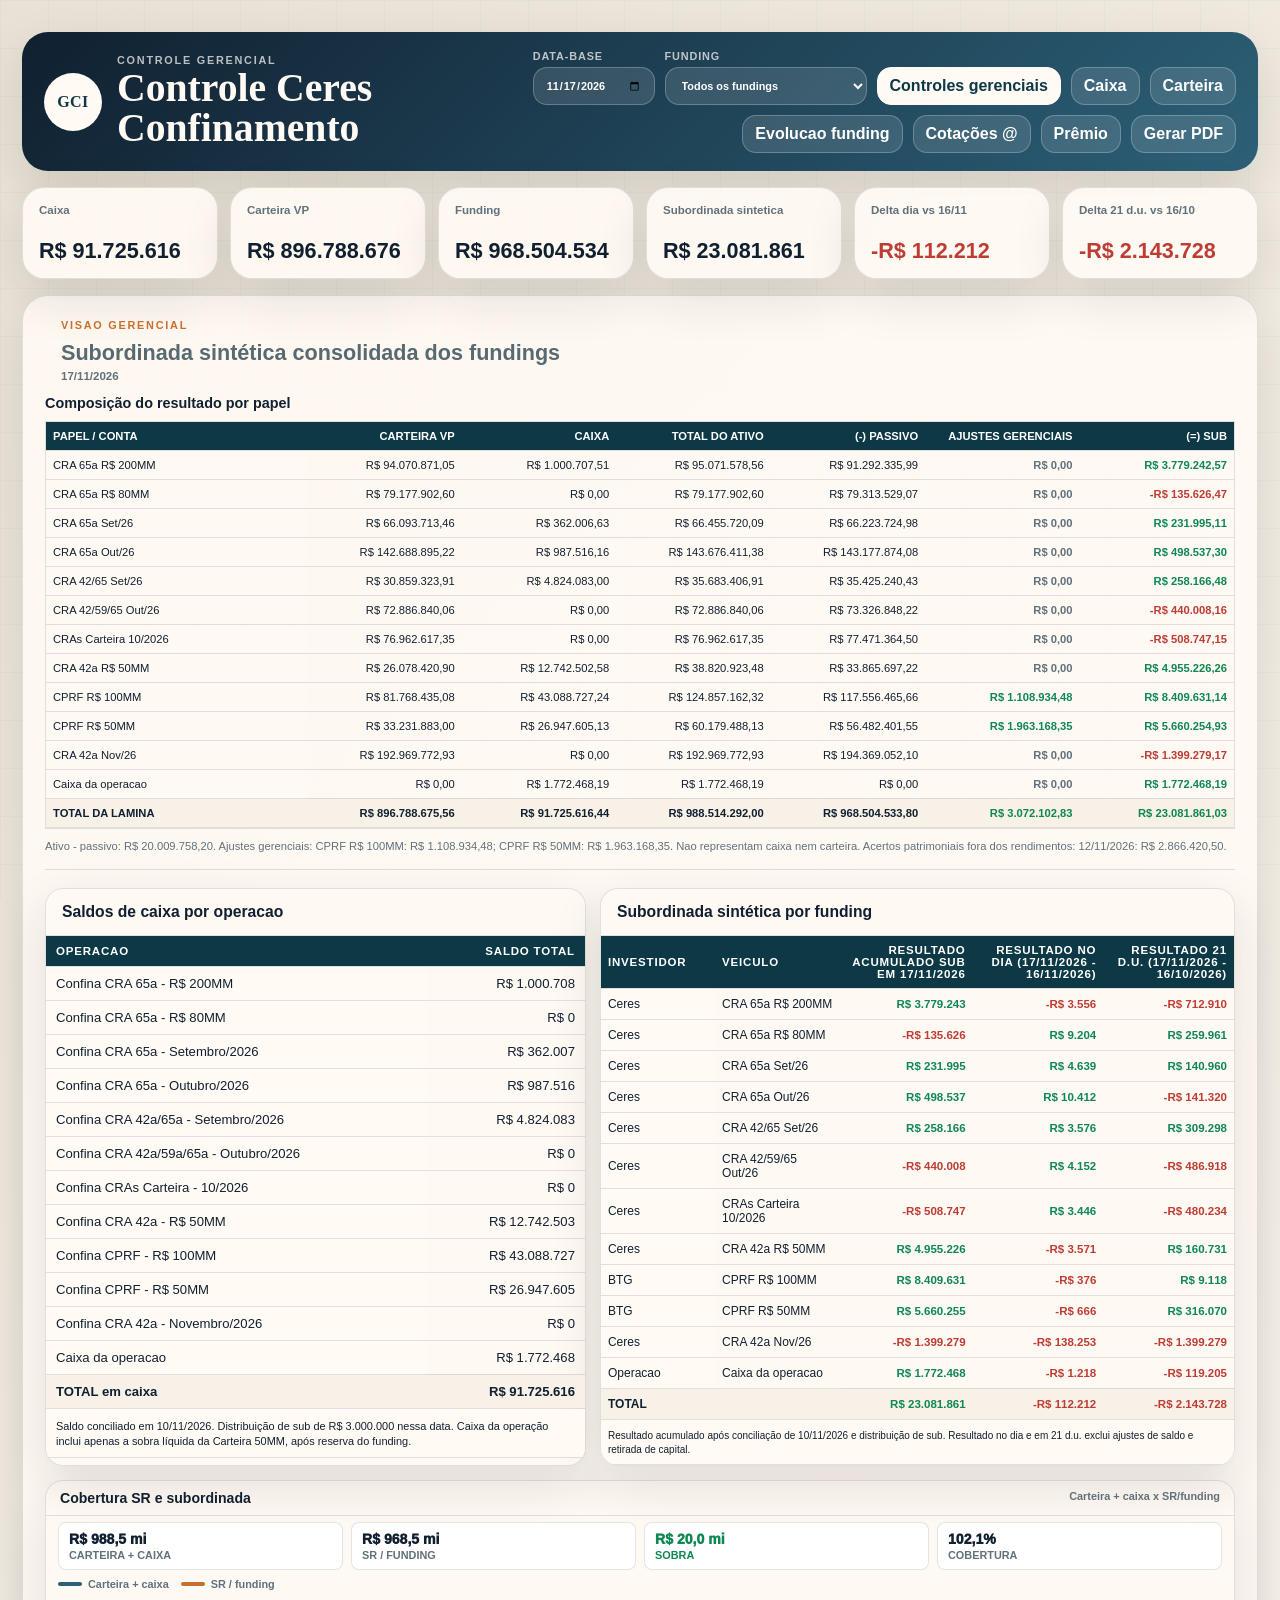
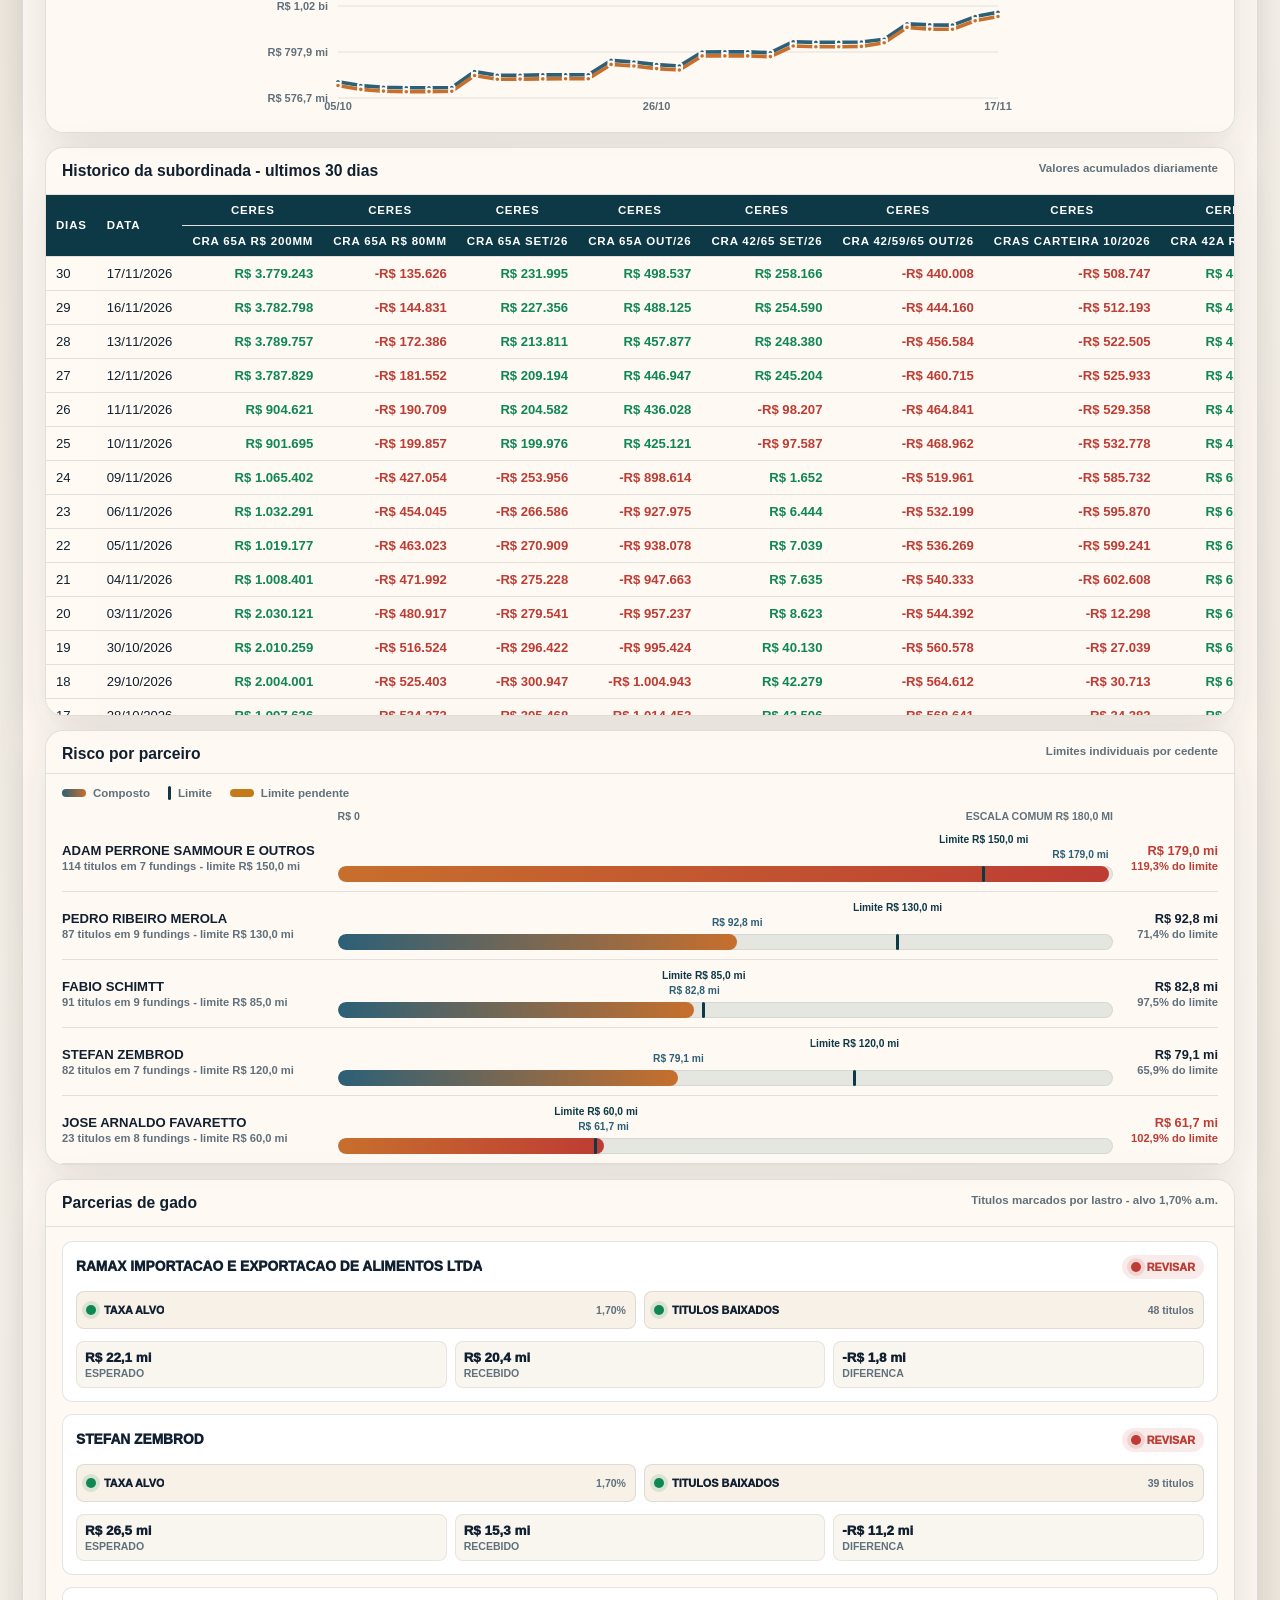
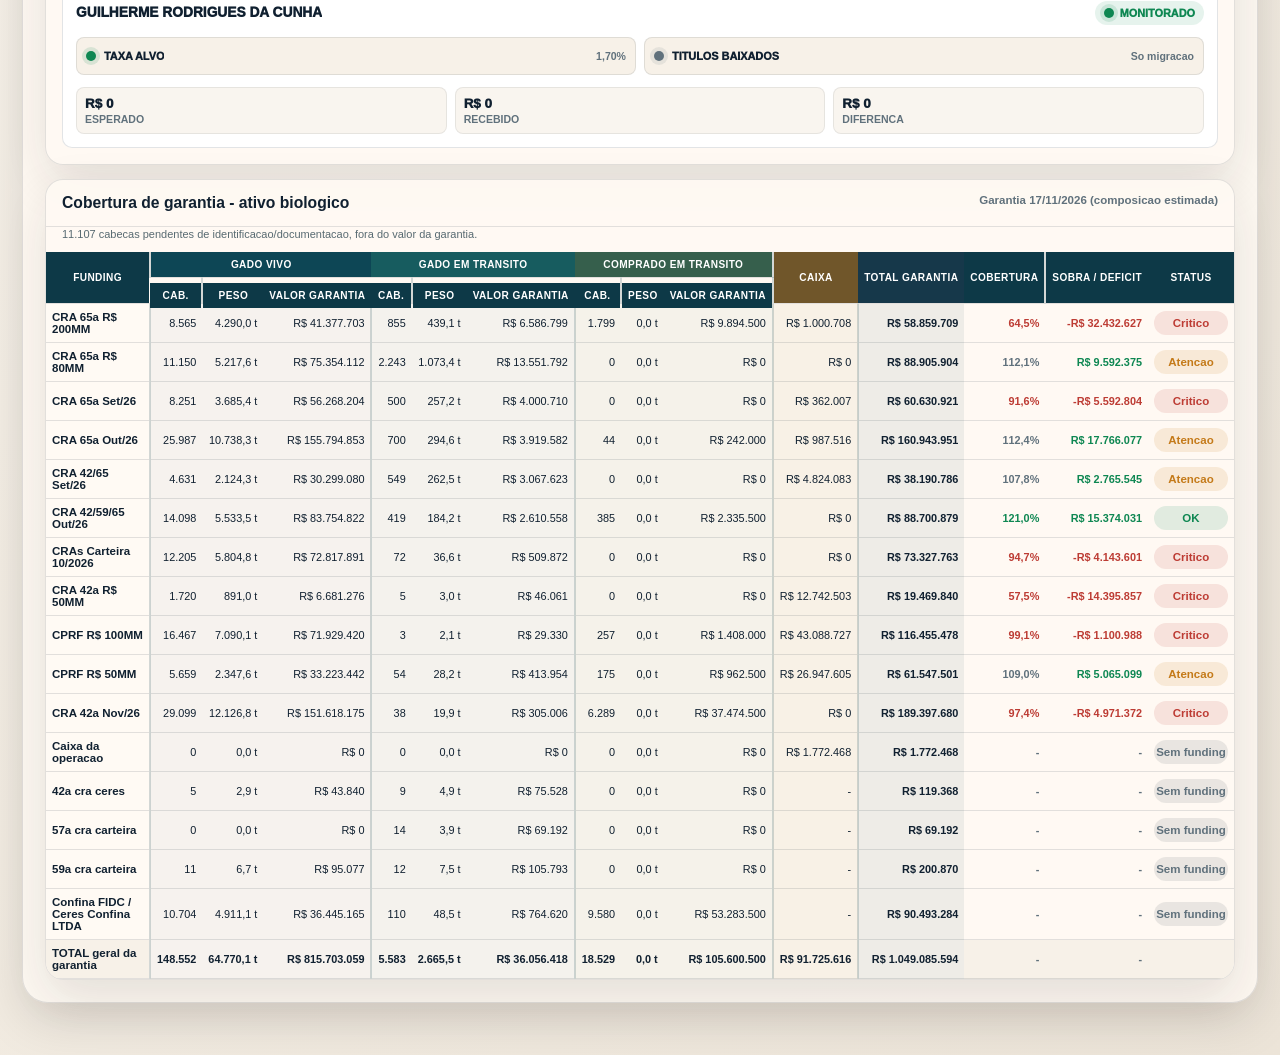
==== commit d8f0ce03: "Publica fechamento Confina de 17-11-2026 com garantia historica" ====
--- a/index.html
+++ b/index.html
@@ -4,7 +4,7 @@
   <meta charset="UTF-8">
   <meta name="viewport" content="width=device-width, initial-scale=1.0">
   <title>Controle Ceres Confinamento</title>
-  <link rel="stylesheet" href="./assets/styles.css?v=20261113-composicao-por-papel-mobile">
+  <link rel="stylesheet" href="./assets/styles.css?v=20261118-confina-1117-cartilha">
 </head>
 <body>
   <div class="app-shell">
@@ -144,6 +144,7 @@
             <h3>Cobertura de garantia - ativo biologico</h3>
             <span id="guarantee-history-date">Historico da garantia por data-base</span>
           </div>
+          <p id="guarantee-pending-note" class="guarantee-pending-note" hidden></p>
           <div class="table-wrap">
             <table class="guarantee-management-table guarantee-management-screen-table">
               <thead>
@@ -862,14 +863,18 @@
     </main>
   </div>
 
-  <script src="./data/pecuaria/cotacoes-pecuaria-latest.js?v=20261116-datagro-1203"></script>
-  <script src="./data/fundings/fundings-confina.js?v=20261113-fechamento-20261112"></script>
+  <script src="./data/pecuaria/cotacoes-pecuaria-latest.js?v=20261118-confina-1117-cartilha"></script>
+  <script src="./data/fundings/fundings-confina.js?v=20261118-confina-1117-cartilha"></script>
   <script src="./data/fundings/funding-events-confina.js?v=20261111-fechamento-1011"></script>
   <script src="./data/portfolio/partnership-titles-confina.js?v=20260929-parcerias"></script>
   <script src="./data/portfolio/portfolio-confina-frozen-2026-10-02.js?v=20261111-fechamento-1011"></script>
   <script src="./data/portfolio/portfolio-confina-frozen-2026-11-10.js?v=20261113-fechamento-20261112"></script>
-  <script src="./data/portfolio/portfolio-confina.js?v=20261113-fechamento-20261112"></script>
+  <script src="./data/portfolio/portfolio-confina-frozen-2026-11-12.js?v=20261118-confina-1117-cartilha"></script>
+  <script src="./data/portfolio/portfolio-confina.js?v=20261118-confina-1117-cartilha"></script>
   <script src="./data/biological/biological-assets-history-confina.js?v=20261104-fechamento-0311"></script>
+  <script src="./data/biological/biological-assets-snapshot-2026-11-12.js?v=20261118-confina-1117-cartilha"></script>
+  <script src="./data/biological/biological-assets-snapshot-2026-11-13.js?v=20261118-confina-1117-cartilha"></script>
+  <script src="./data/biological/biological-assets-snapshot-2026-11-16.js?v=20261118-confina-1117-cartilha"></script>
   <script src="./data/biological/biological-assets-snapshot-2026-11-10.js?v=20261113-fechamento-20261112"></script>
   <script src="./data/biological/biological-assets-snapshot-2026-11-11.js?v=20261113-fechamento-20261112"></script>
   <script src="./data/biological/biological-assets-snapshot-2026-11-03.js?v=20261111-fechamento-1011"></script>
@@ -877,11 +882,13 @@
   <script src="./data/biological/biological-assets-snapshot-2026-11-05.js?v=20261111-fechamento-1011"></script>
   <script src="./data/biological/biological-assets-snapshot-2026-11-06.js?v=20261111-fechamento-1011"></script>
   <script src="./data/biological/biological-assets-snapshot-2026-11-09.js?v=20261111-fechamento-1011"></script>
-  <script src="./data/biological/biological-assets-confina.js?v=20261113-fechamento-20261112"></script>
+  <script src="./data/biological/biological-assets-confina.js?v=20261118-confina-1117-cartilha"></script>
   <script src="./data/indices/di.js"></script>
   <script src="./data/cash/cash-events-confina.js"></script>
   <script src="./data/management/presentation-policy-confina.js?v=20261022-sobra-operacional"></script>
   <script src="./data/management/position-reconciliation-confina.js?v=20261112-fechamento-conciliado-1011"></script>
-  <script src="./assets/app.js?v=20261113-composicao-por-papel"></script>
+  <script src="./data/cash/cdi-confirmed-2026-11-17.js?v=20261118-confina-1117-cartilha"></script>
+  <script src="./data/management/regularizations-confina-2026-11-17.js?v=20261118-confina-1117-cartilha"></script>
+  <script src="./assets/app.js?v=20261118-confina-1117-cartilha"></script>
 </body>
 </html>
--- a/assets/styles.css
+++ b/assets/styles.css
@@ -245,6 +245,14 @@
 }
 
 .section-head,
+.guarantee-pending-note {
+  margin: 0;
+  padding: 0 16px 10px;
+  color: #586a71;
+  font-size: 11px;
+  line-height: 1.4;
+}
+
 .card-head {
   display: flex;
   align-items: start;
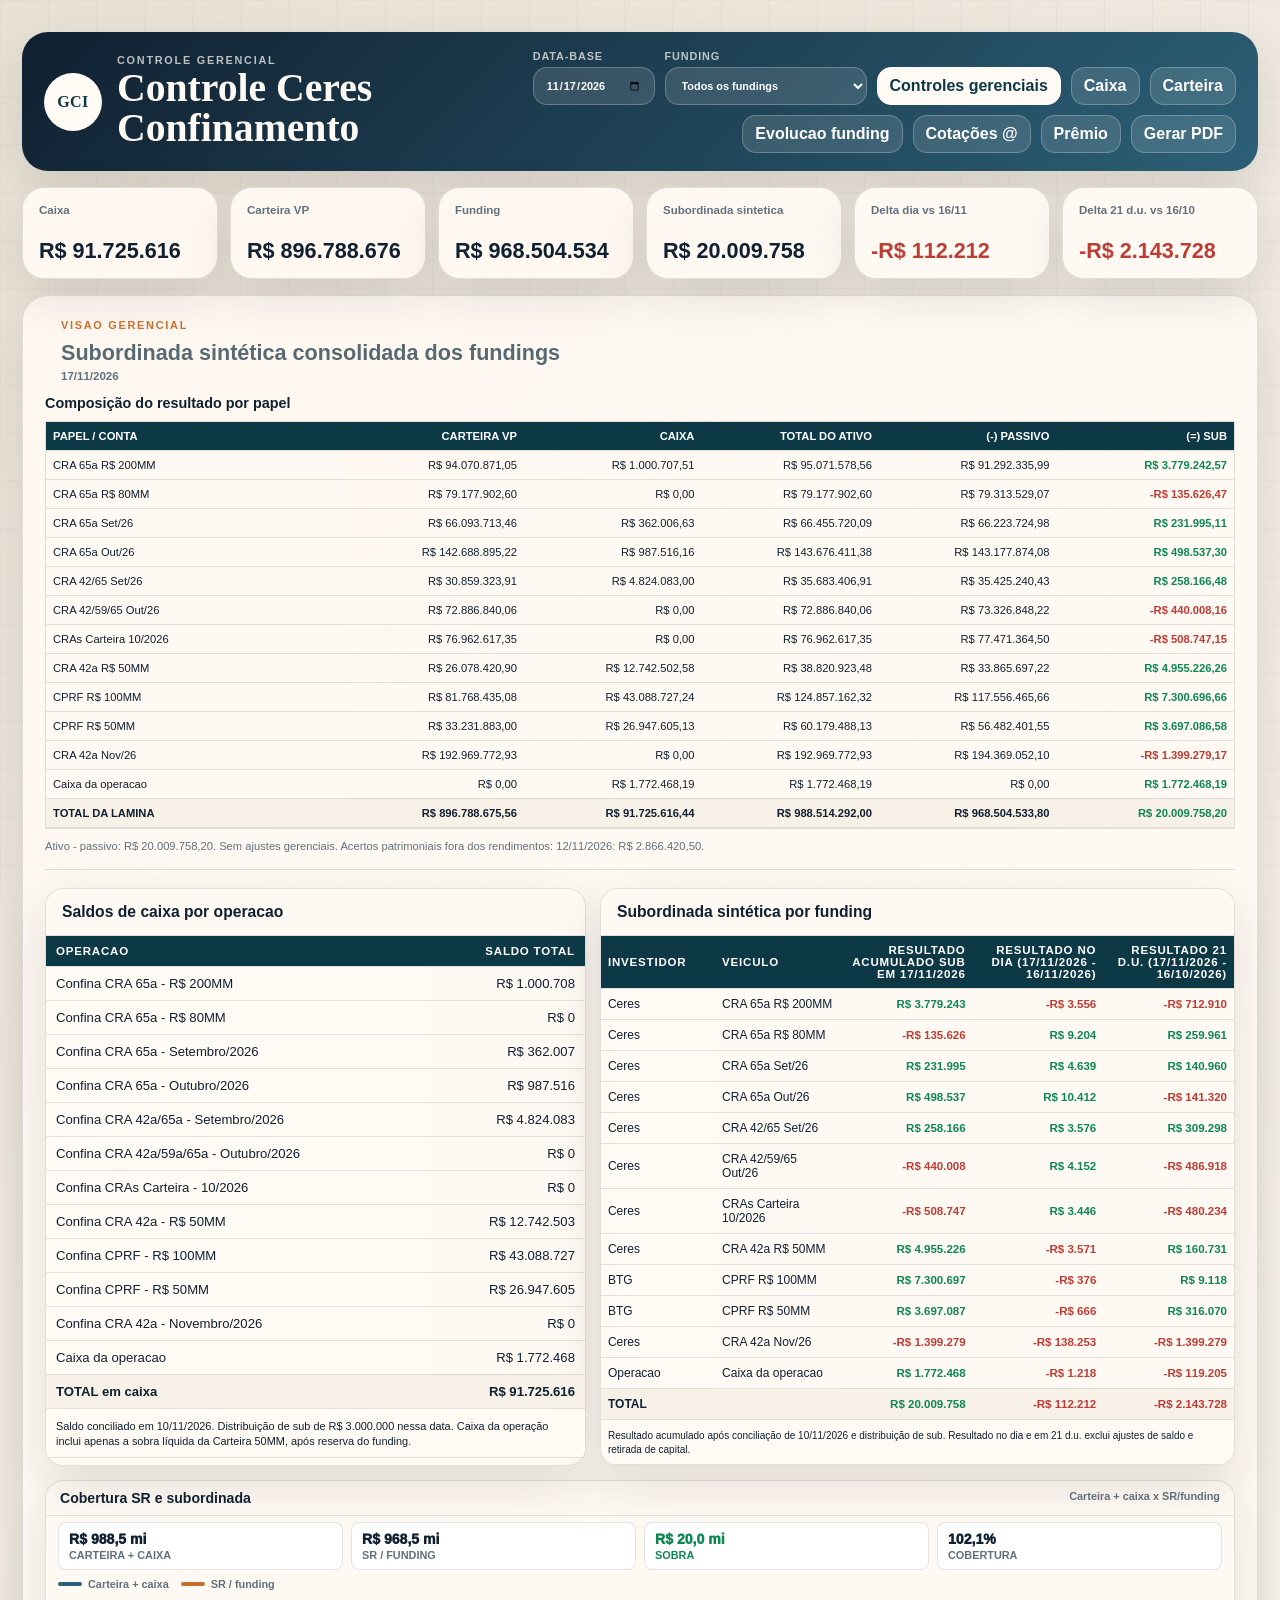
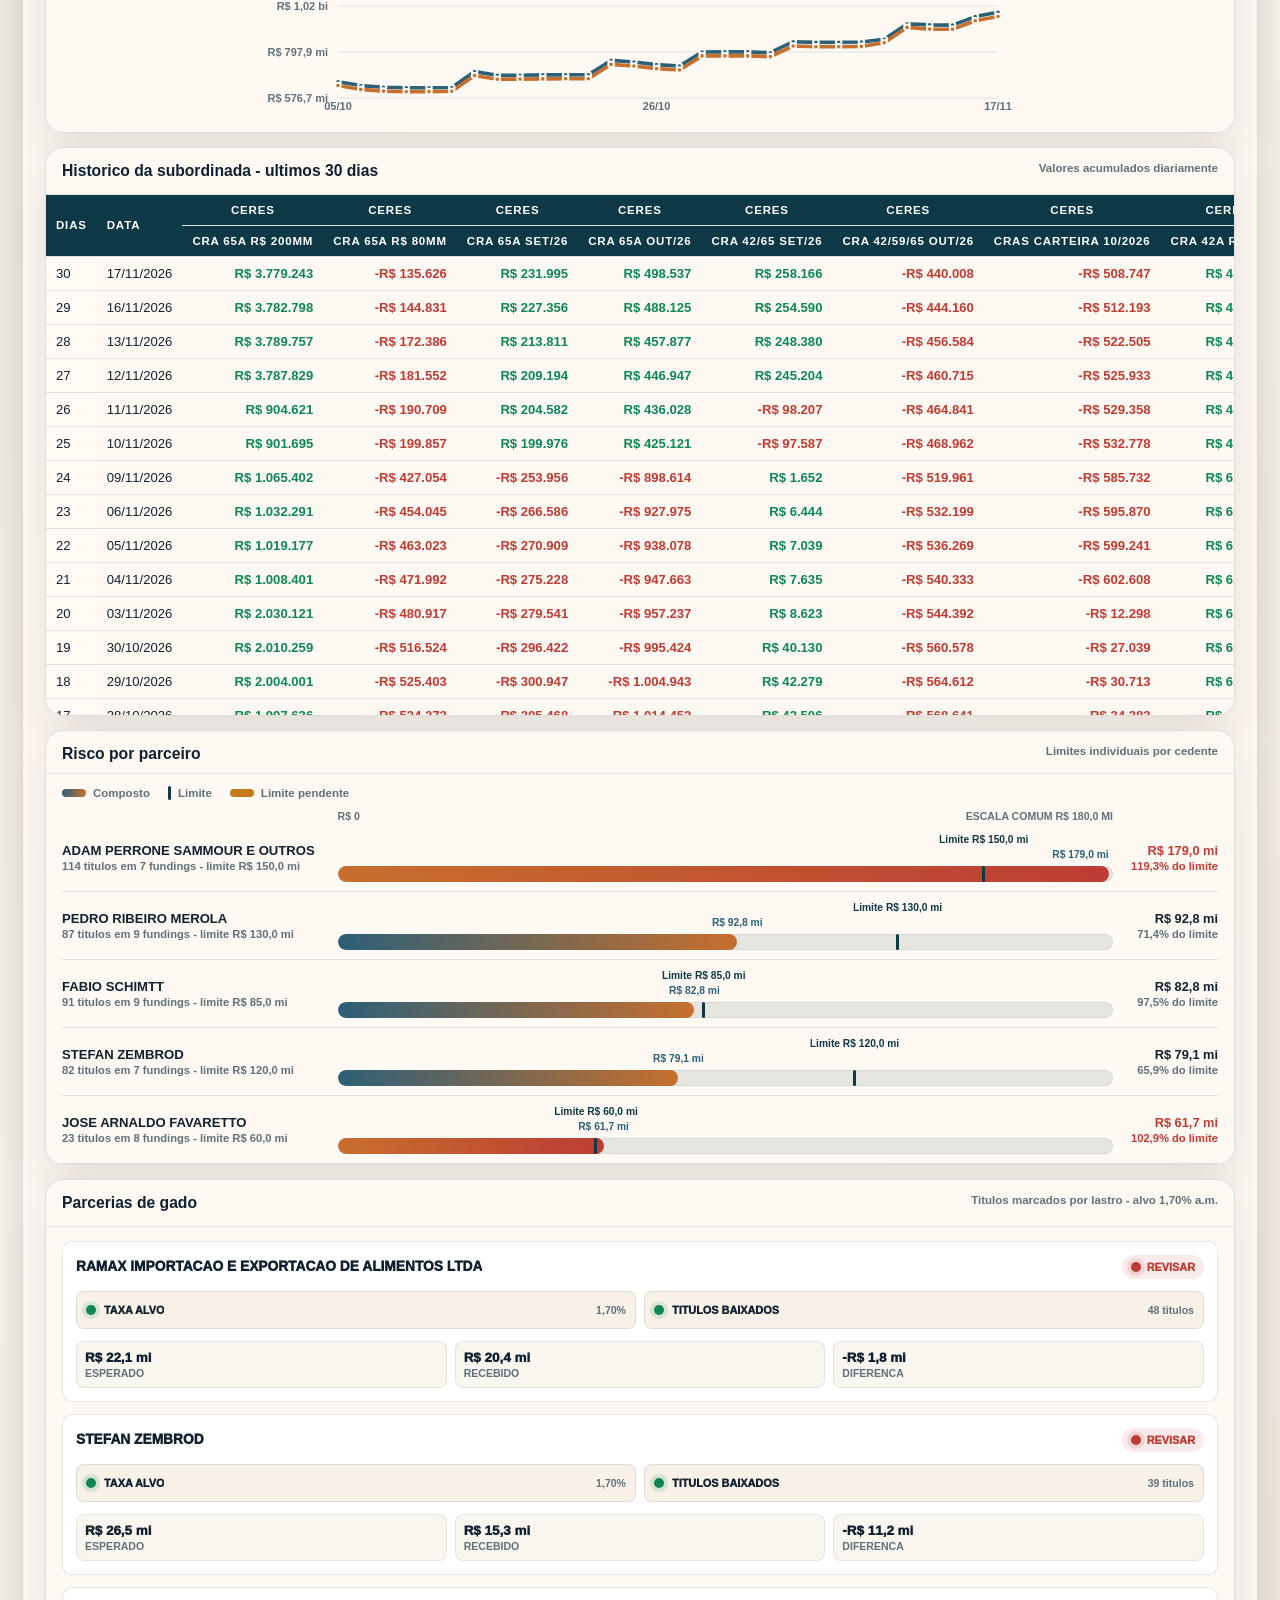
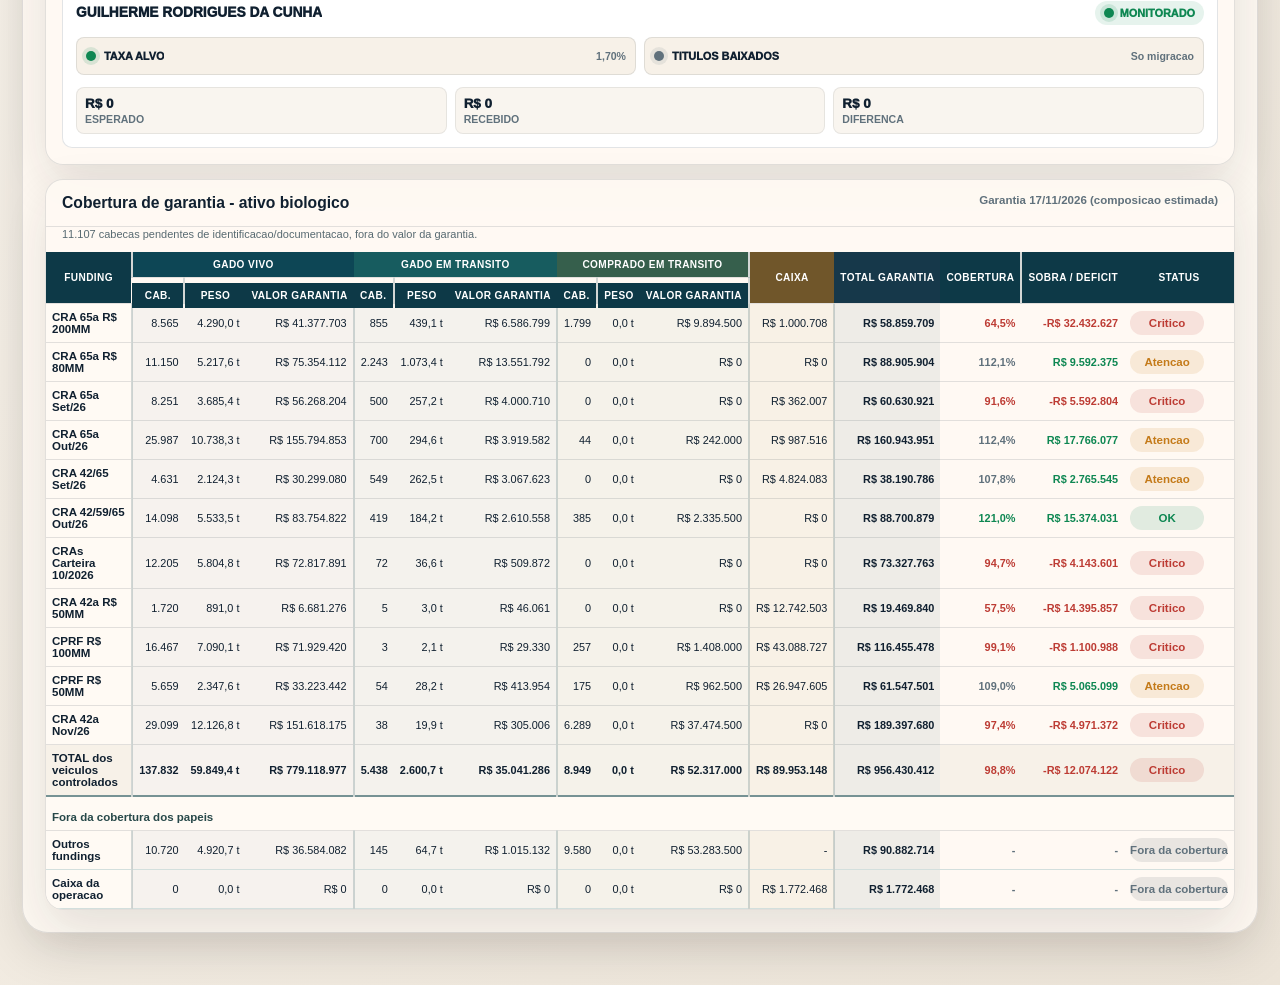
==== commit 40cb7447: "Remove noncash adjustments from Nov 17 and segregate guarantee coverage" ====
--- a/index.html
+++ b/index.html
@@ -4,7 +4,7 @@
   <meta charset="UTF-8">
   <meta name="viewport" content="width=device-width, initial-scale=1.0">
   <title>Controle Ceres Confinamento</title>
-  <link rel="stylesheet" href="./assets/styles.css?v=20261118-confina-1117-cartilha">
+  <link rel="stylesheet" href="./assets/styles.css?v=20261119-sem-ajustes">
 </head>
 <body>
   <div class="app-shell">
@@ -55,7 +55,7 @@
               <thead><tr>
                 <th>Papel / conta</th><th class="num">Carteira VP</th><th class="num">Caixa</th>
                 <th class="num">Total do ativo</th><th class="num">(-) Passivo</th>
-                <th class="num">Ajustes gerenciais</th><th class="num">(=) Sub</th>
+                <th class="num" id="result-composition-adjustment-head">Ajustes gerenciais</th><th class="num">(=) Sub</th>
               </tr></thead>
               <tbody id="result-composition-values"></tbody>
             </table>
@@ -889,6 +889,7 @@
   <script src="./data/management/position-reconciliation-confina.js?v=20261112-fechamento-conciliado-1011"></script>
   <script src="./data/cash/cdi-confirmed-2026-11-17.js?v=20261118-confina-1117-cartilha"></script>
   <script src="./data/management/regularizations-confina-2026-11-17.js?v=20261118-confina-1117-cartilha"></script>
-  <script src="./assets/app.js?v=20261118-confina-1117-cartilha"></script>
+  <script src="./data/management/adjustment-retirements-confina.js?v=20261119-sem-ajustes"></script>
+  <script src="./assets/app.js?v=20261119-sem-ajustes"></script>
 </body>
 </html>
--- a/assets/styles.css
+++ b/assets/styles.css
@@ -487,6 +487,17 @@
   font-size: 0.68rem;
 }
 
+.guarantee-outside-heading td {
+  padding-top: 14px;
+  border-top: 2px solid #769294;
+  background: #eaf0ef;
+  color: #274849;
+}
+
+.guarantee-outside-row td {
+  border-bottom-color: #d3dfdd;
+}
+
 .guarantee-management-table .guarantee-head-live,
 .guarantee-management-print-table .guarantee-head-live {
   background: #0d4655;
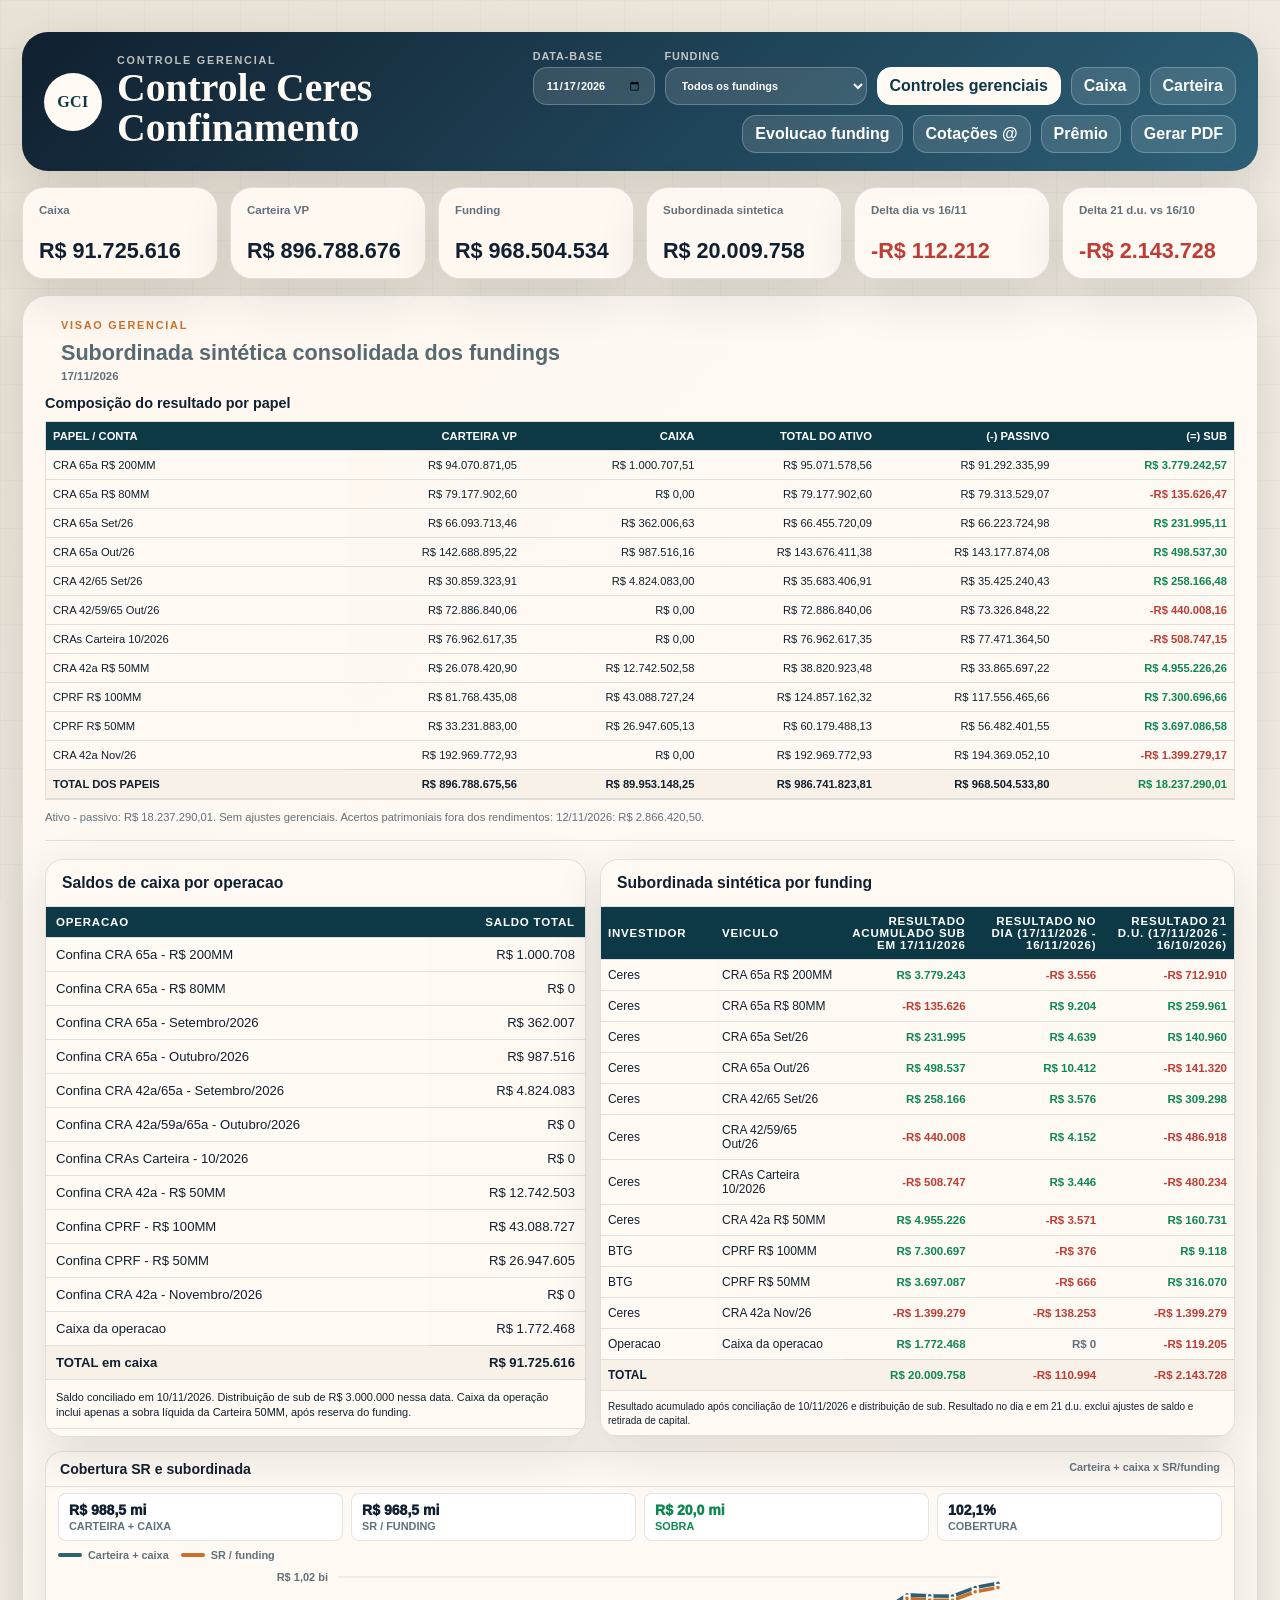
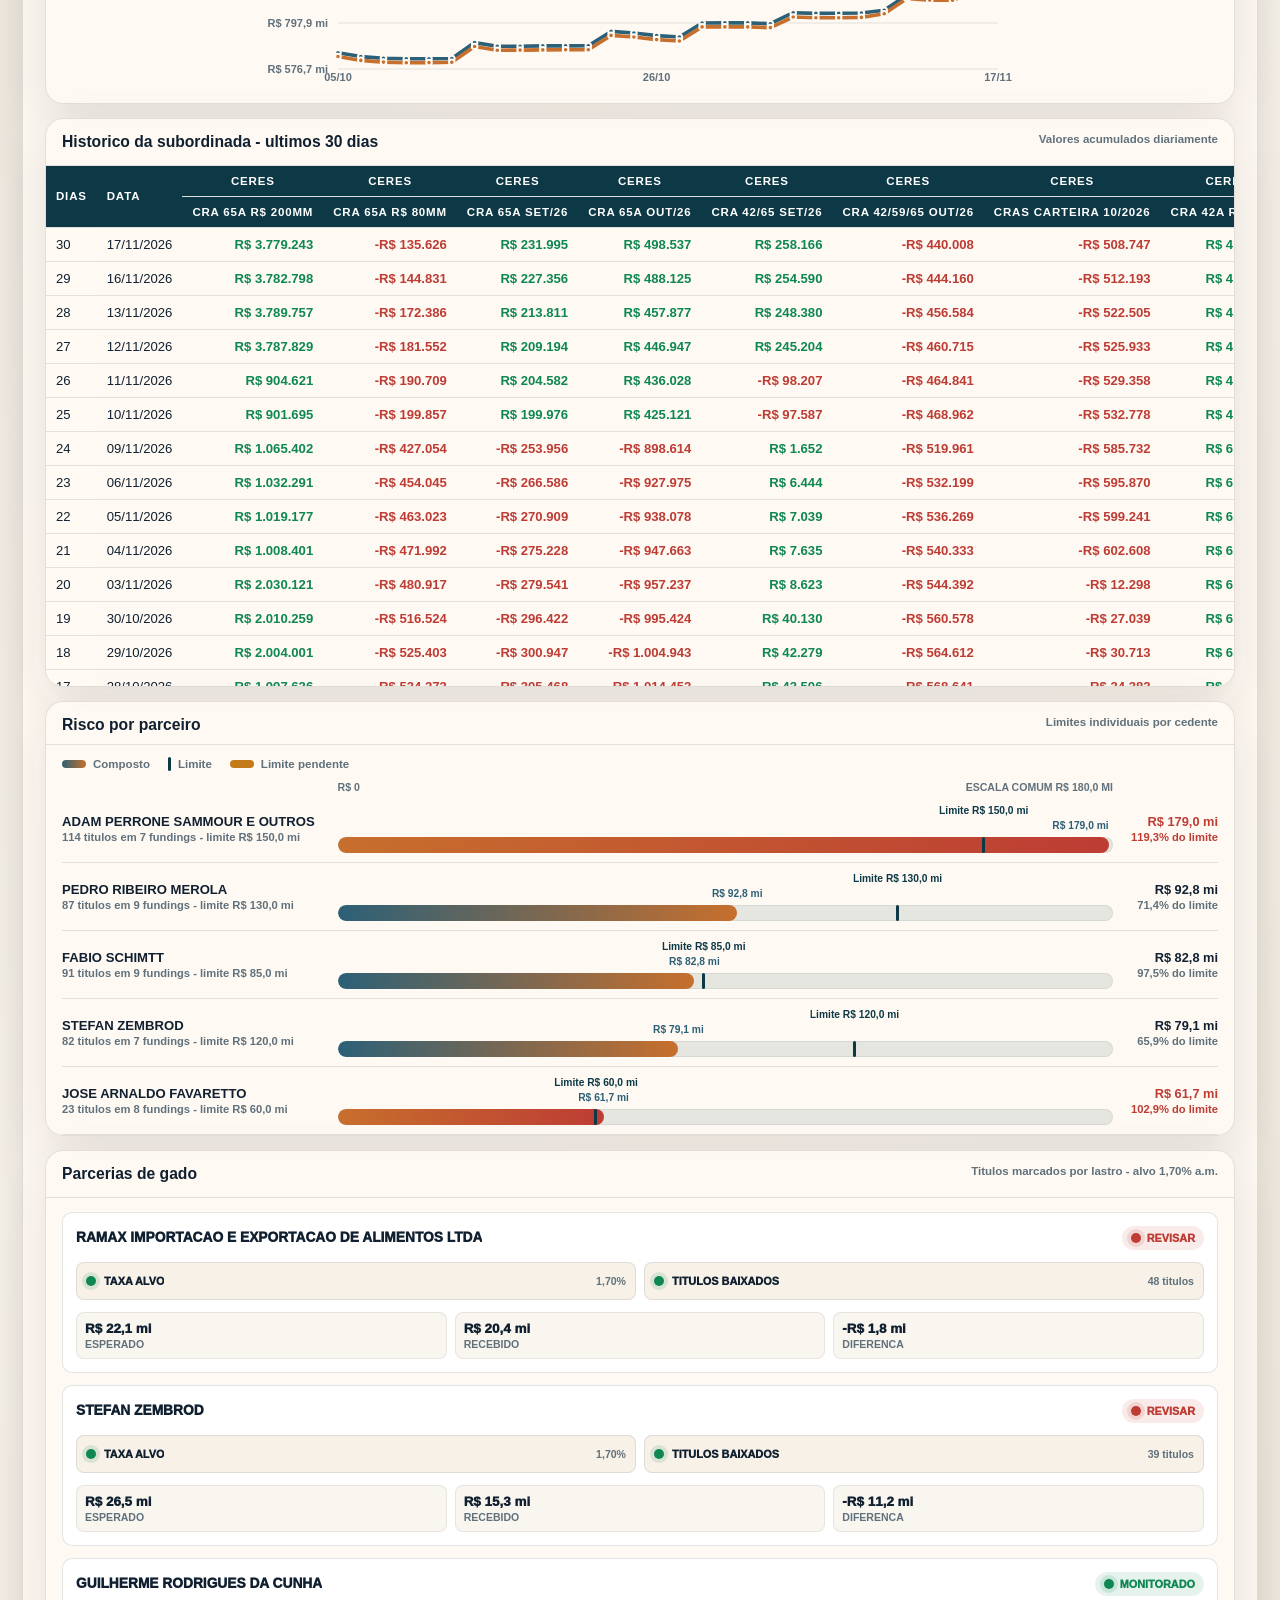
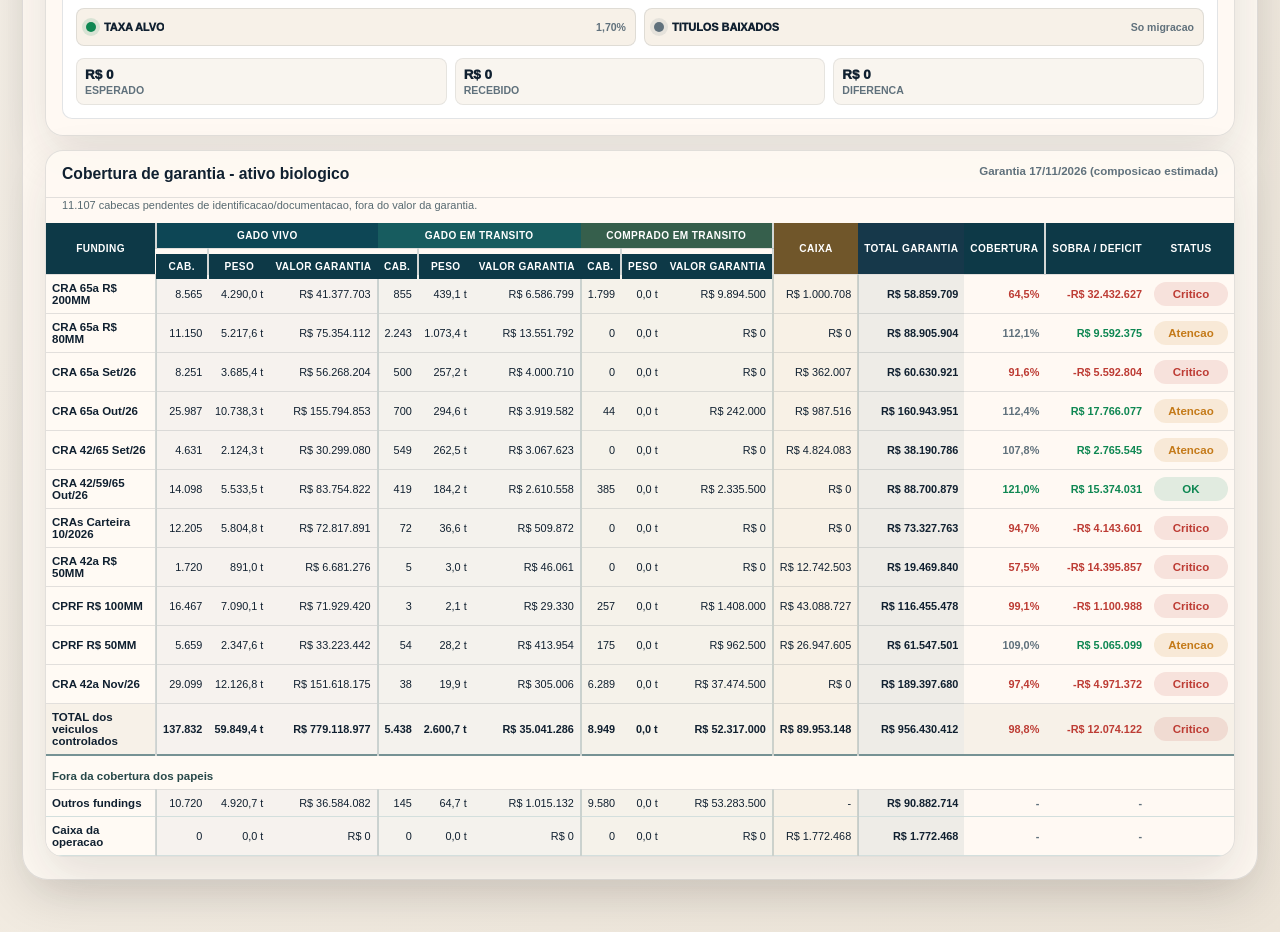
==== commit 174209a6: "Refine operating cash display and outside-coverage status" ====
--- a/index.html
+++ b/index.html
@@ -890,6 +890,6 @@
   <script src="./data/cash/cdi-confirmed-2026-11-17.js?v=20261118-confina-1117-cartilha"></script>
   <script src="./data/management/regularizations-confina-2026-11-17.js?v=20261118-confina-1117-cartilha"></script>
   <script src="./data/management/adjustment-retirements-confina.js?v=20261119-sem-ajustes"></script>
-  <script src="./assets/app.js?v=20261119-sem-ajustes"></script>
+  <script src="./assets/app.js?v=20261119-visao-por-papel"></script>
 </body>
 </html>
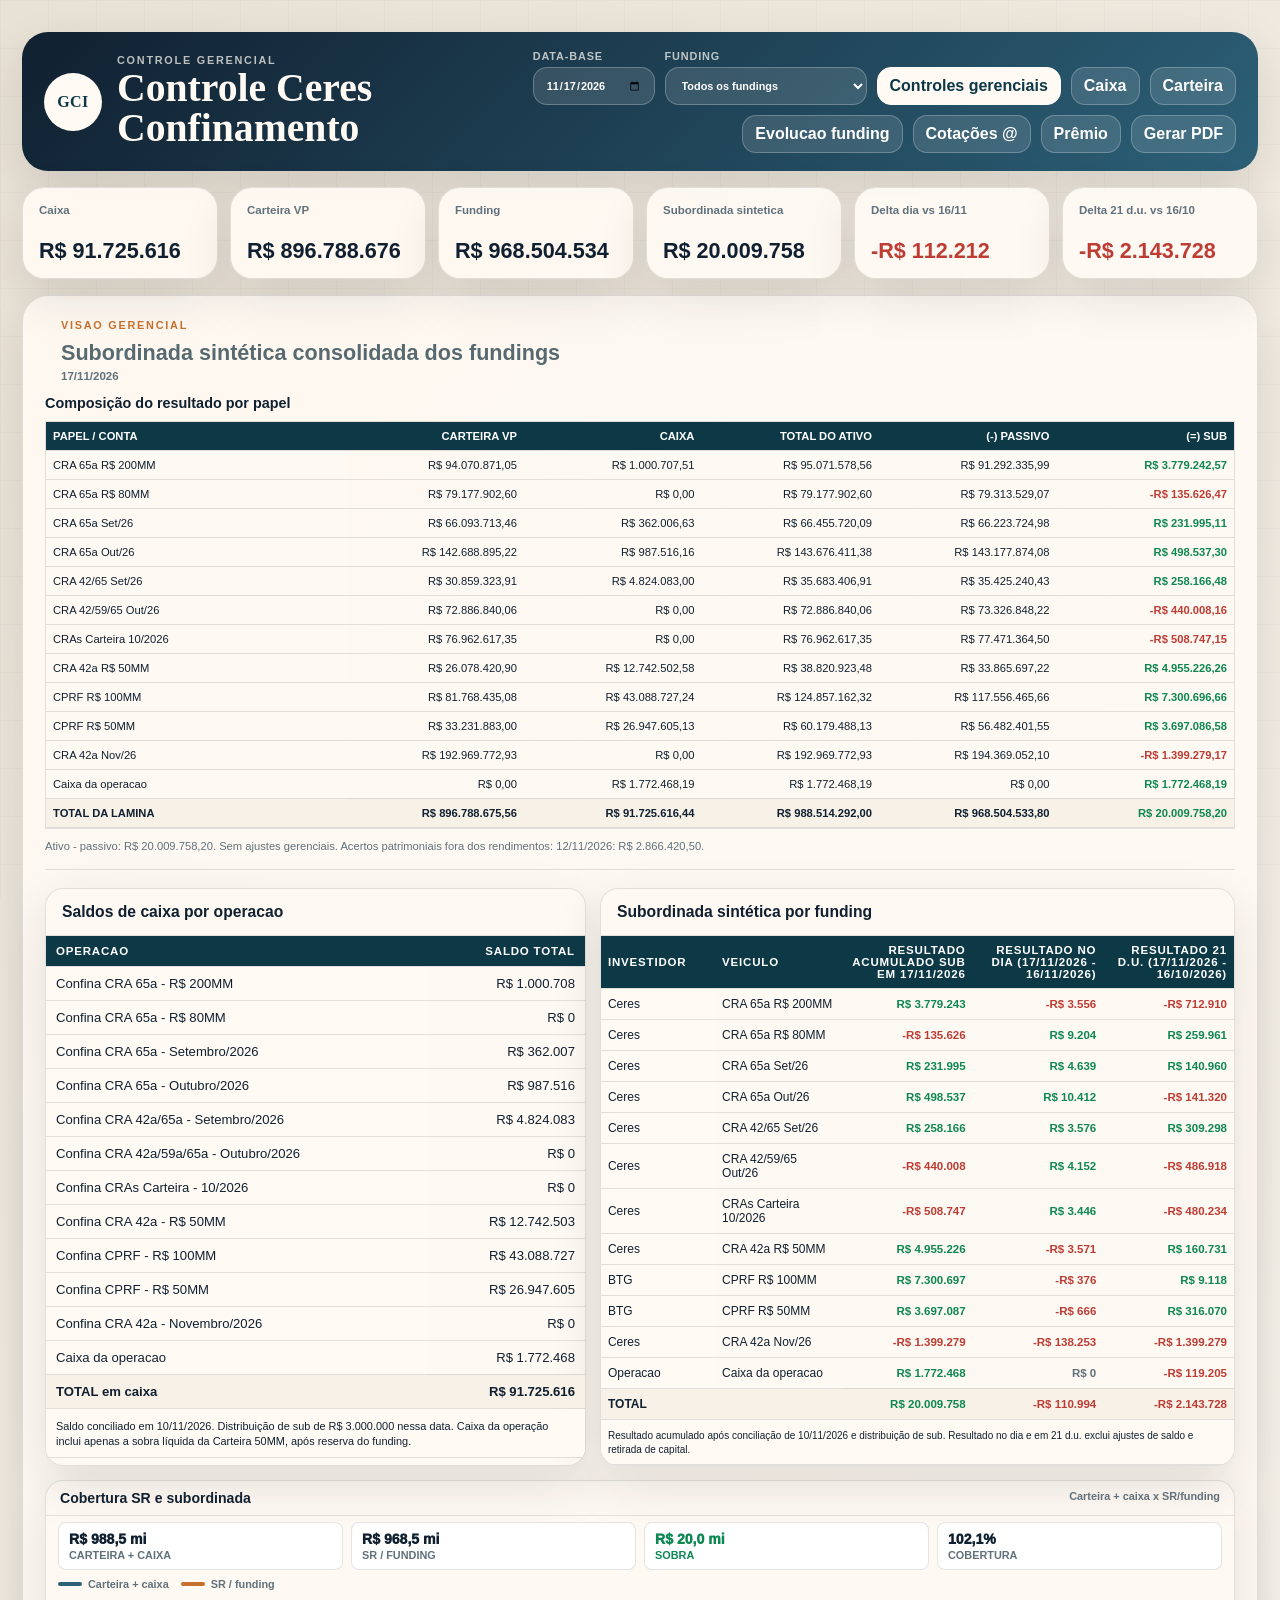
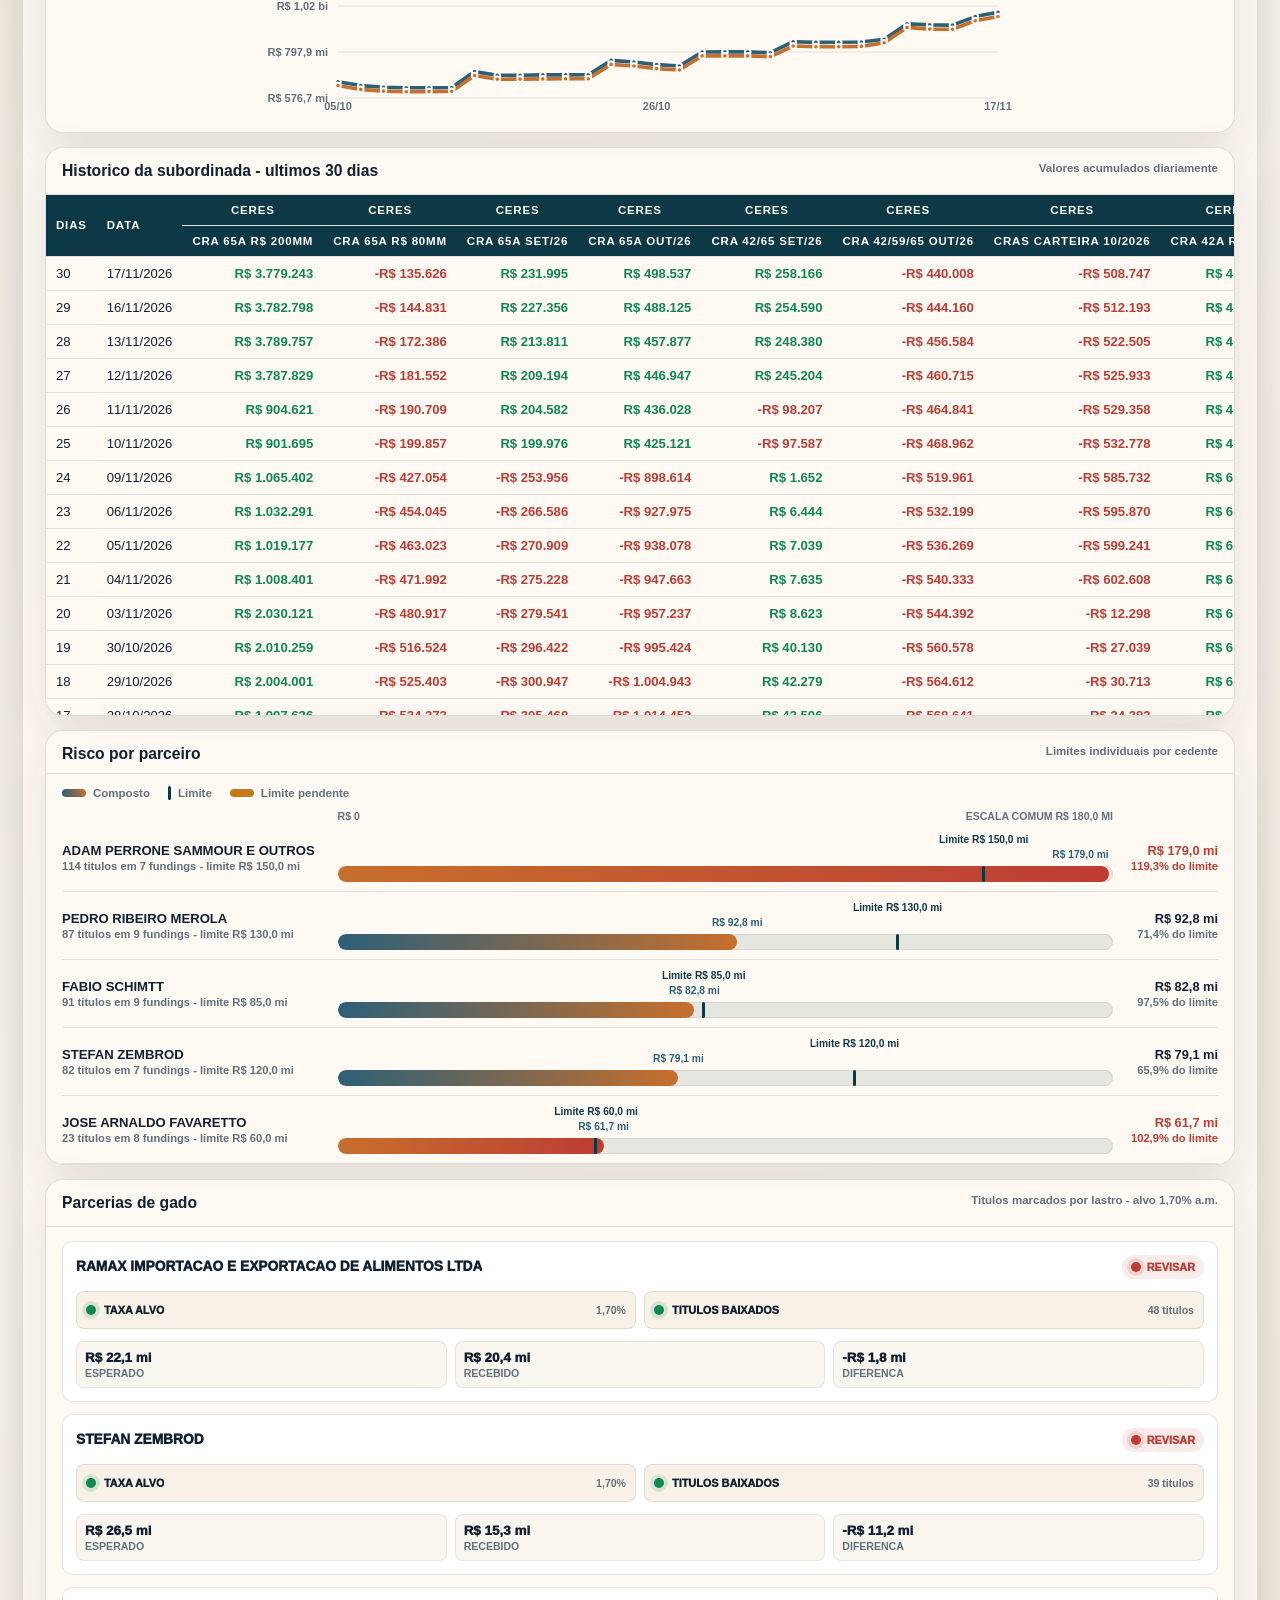
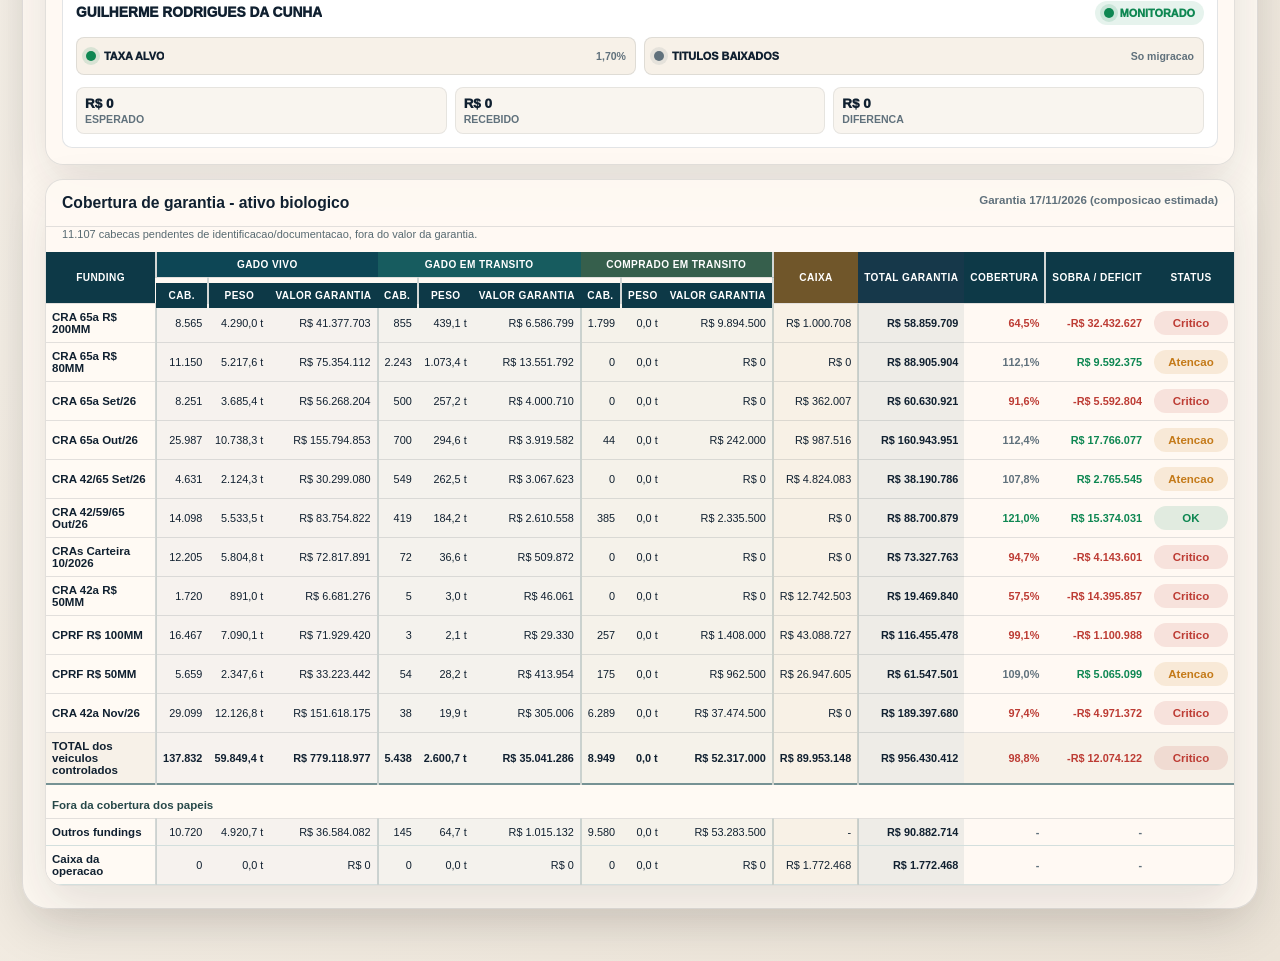
==== commit 098b6ea6: "Restore operating cash in consolidated result composition" ====
--- a/index.html
+++ b/index.html
@@ -890,6 +890,6 @@
   <script src="./data/cash/cdi-confirmed-2026-11-17.js?v=20261118-confina-1117-cartilha"></script>
   <script src="./data/management/regularizations-confina-2026-11-17.js?v=20261118-confina-1117-cartilha"></script>
   <script src="./data/management/adjustment-retirements-confina.js?v=20261119-sem-ajustes"></script>
-  <script src="./assets/app.js?v=20261119-visao-por-papel"></script>
+  <script src="./assets/app.js?v=20261119-consolidado-com-caixa"></script>
 </body>
 </html>
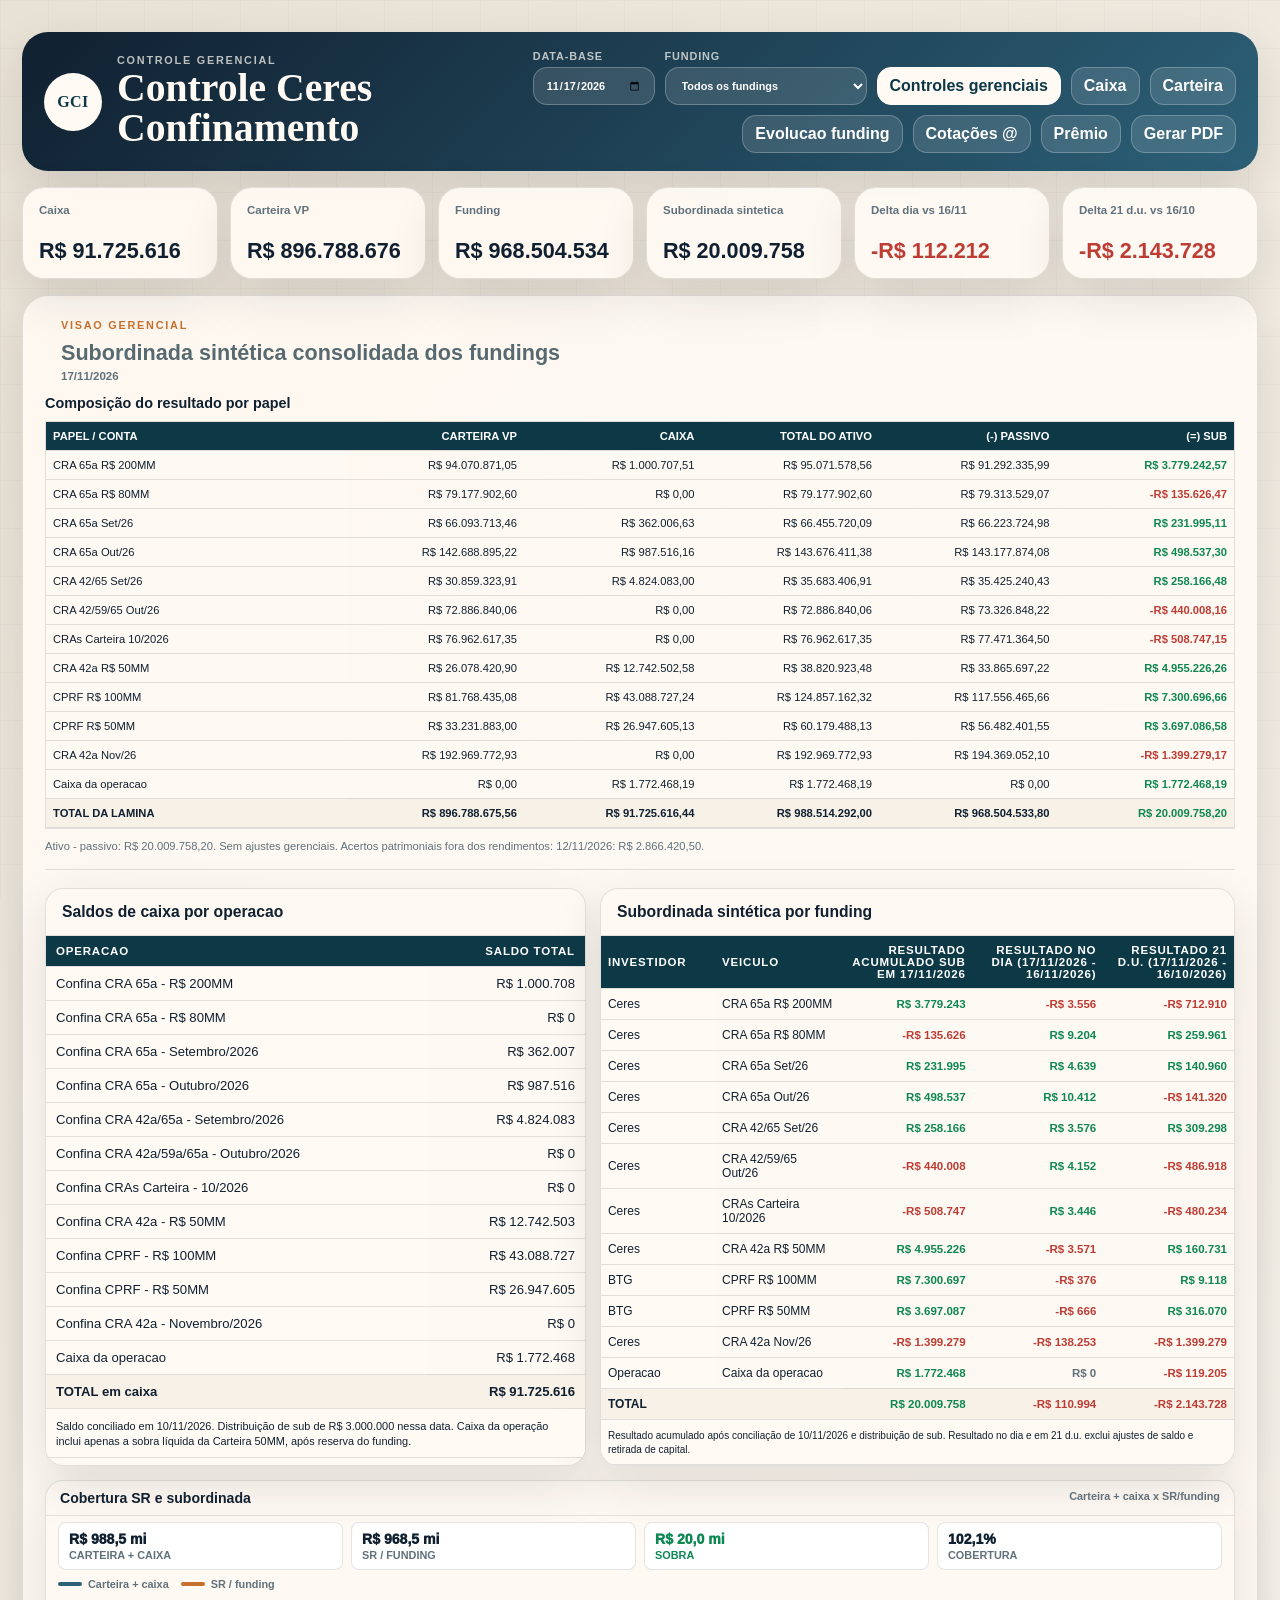
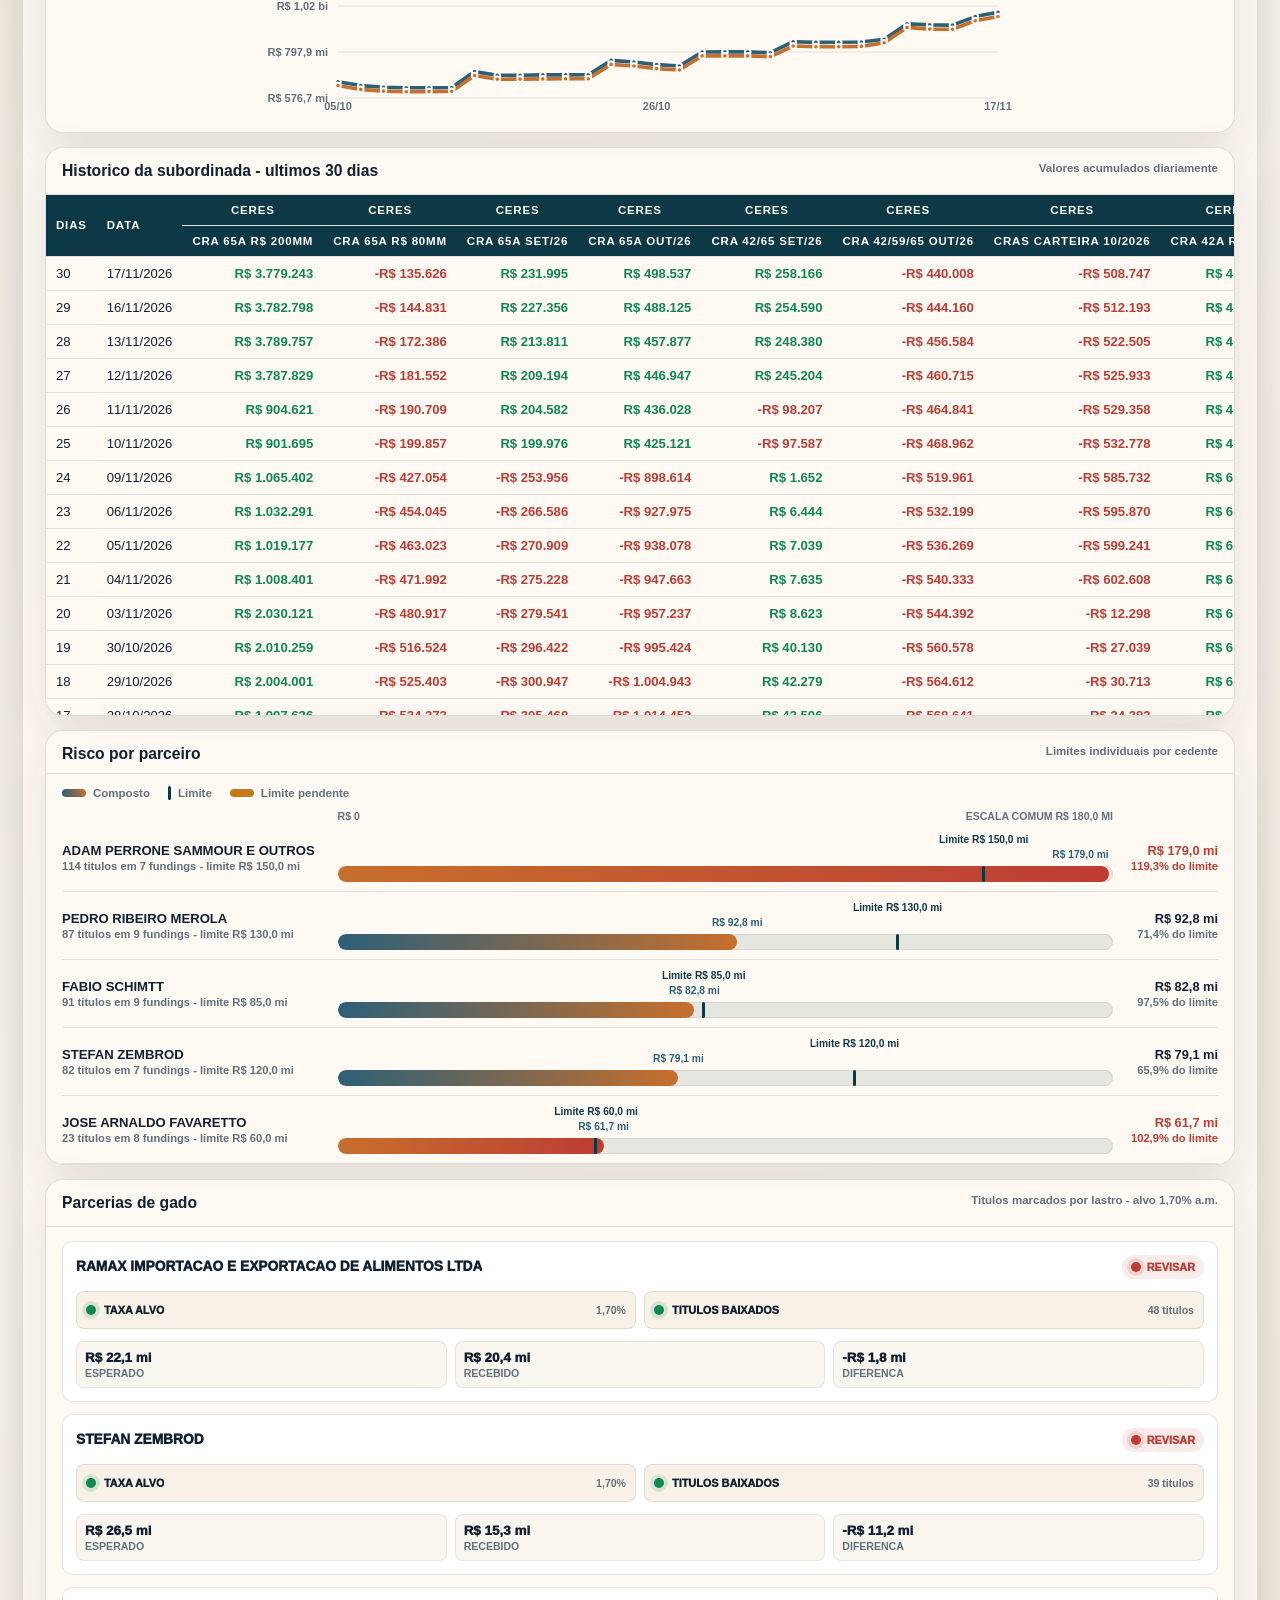
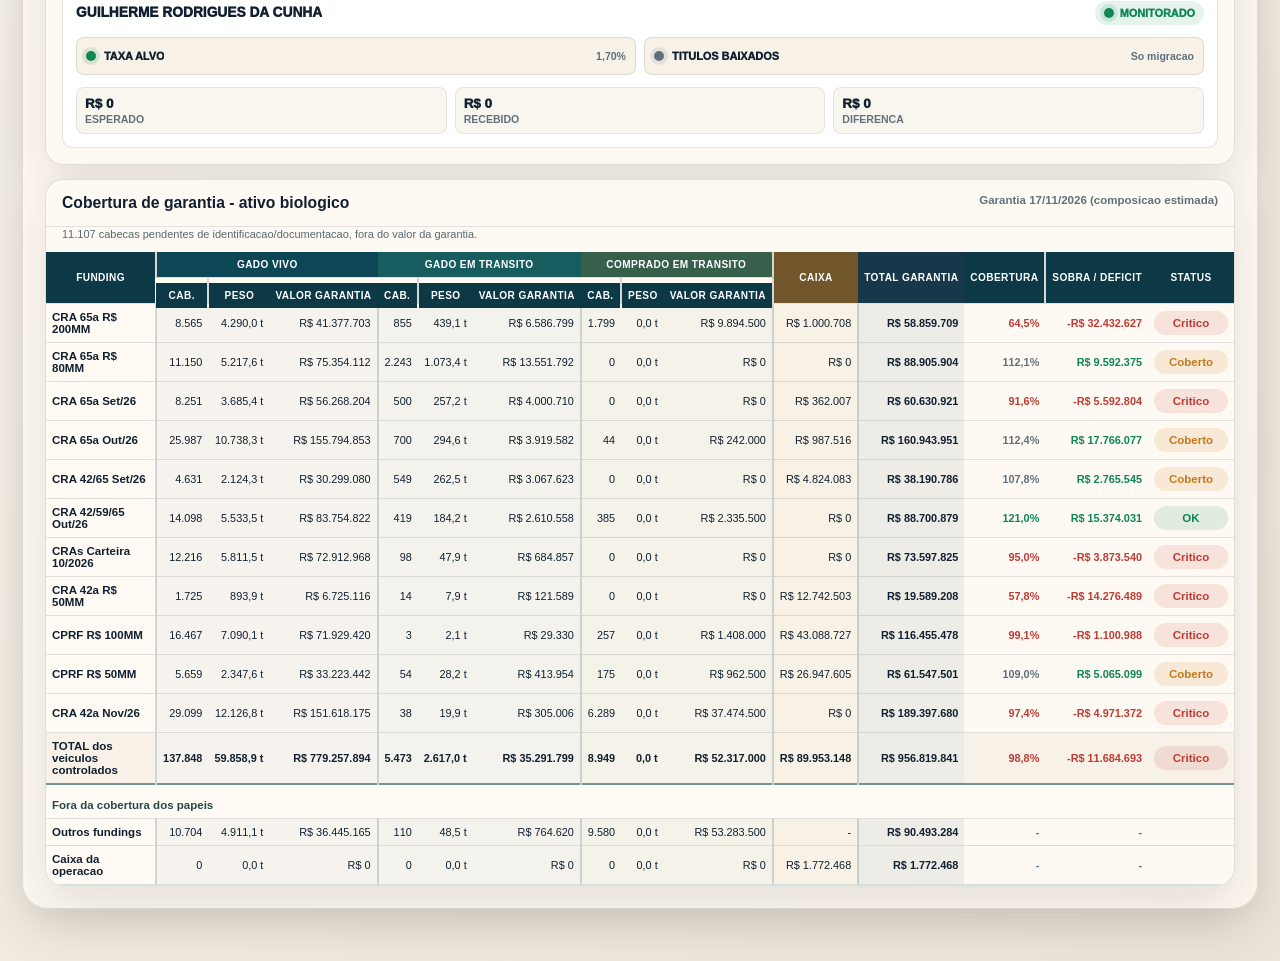
==== commit 35c98e95: "Allocate external cattle guarantees by issuance family from Nov 17" ====
--- a/index.html
+++ b/index.html
@@ -883,6 +883,7 @@
   <script src="./data/biological/biological-assets-snapshot-2026-11-06.js?v=20261111-fechamento-1011"></script>
   <script src="./data/biological/biological-assets-snapshot-2026-11-09.js?v=20261111-fechamento-1011"></script>
   <script src="./data/biological/biological-assets-confina.js?v=20261118-confina-1117-cartilha"></script>
+  <script src="./data/biological/biological-allocation-policy-confina.js?v=20261123-alocacao-gerencial"></script>
   <script src="./data/indices/di.js"></script>
   <script src="./data/cash/cash-events-confina.js"></script>
   <script src="./data/management/presentation-policy-confina.js?v=20261022-sobra-operacional"></script>
@@ -890,6 +891,6 @@
   <script src="./data/cash/cdi-confirmed-2026-11-17.js?v=20261118-confina-1117-cartilha"></script>
   <script src="./data/management/regularizations-confina-2026-11-17.js?v=20261118-confina-1117-cartilha"></script>
   <script src="./data/management/adjustment-retirements-confina.js?v=20261119-sem-ajustes"></script>
-  <script src="./assets/app.js?v=20261119-consolidado-com-caixa"></script>
+  <script src="./assets/app.js?v=20261123-alocacao-garantia"></script>
 </body>
 </html>
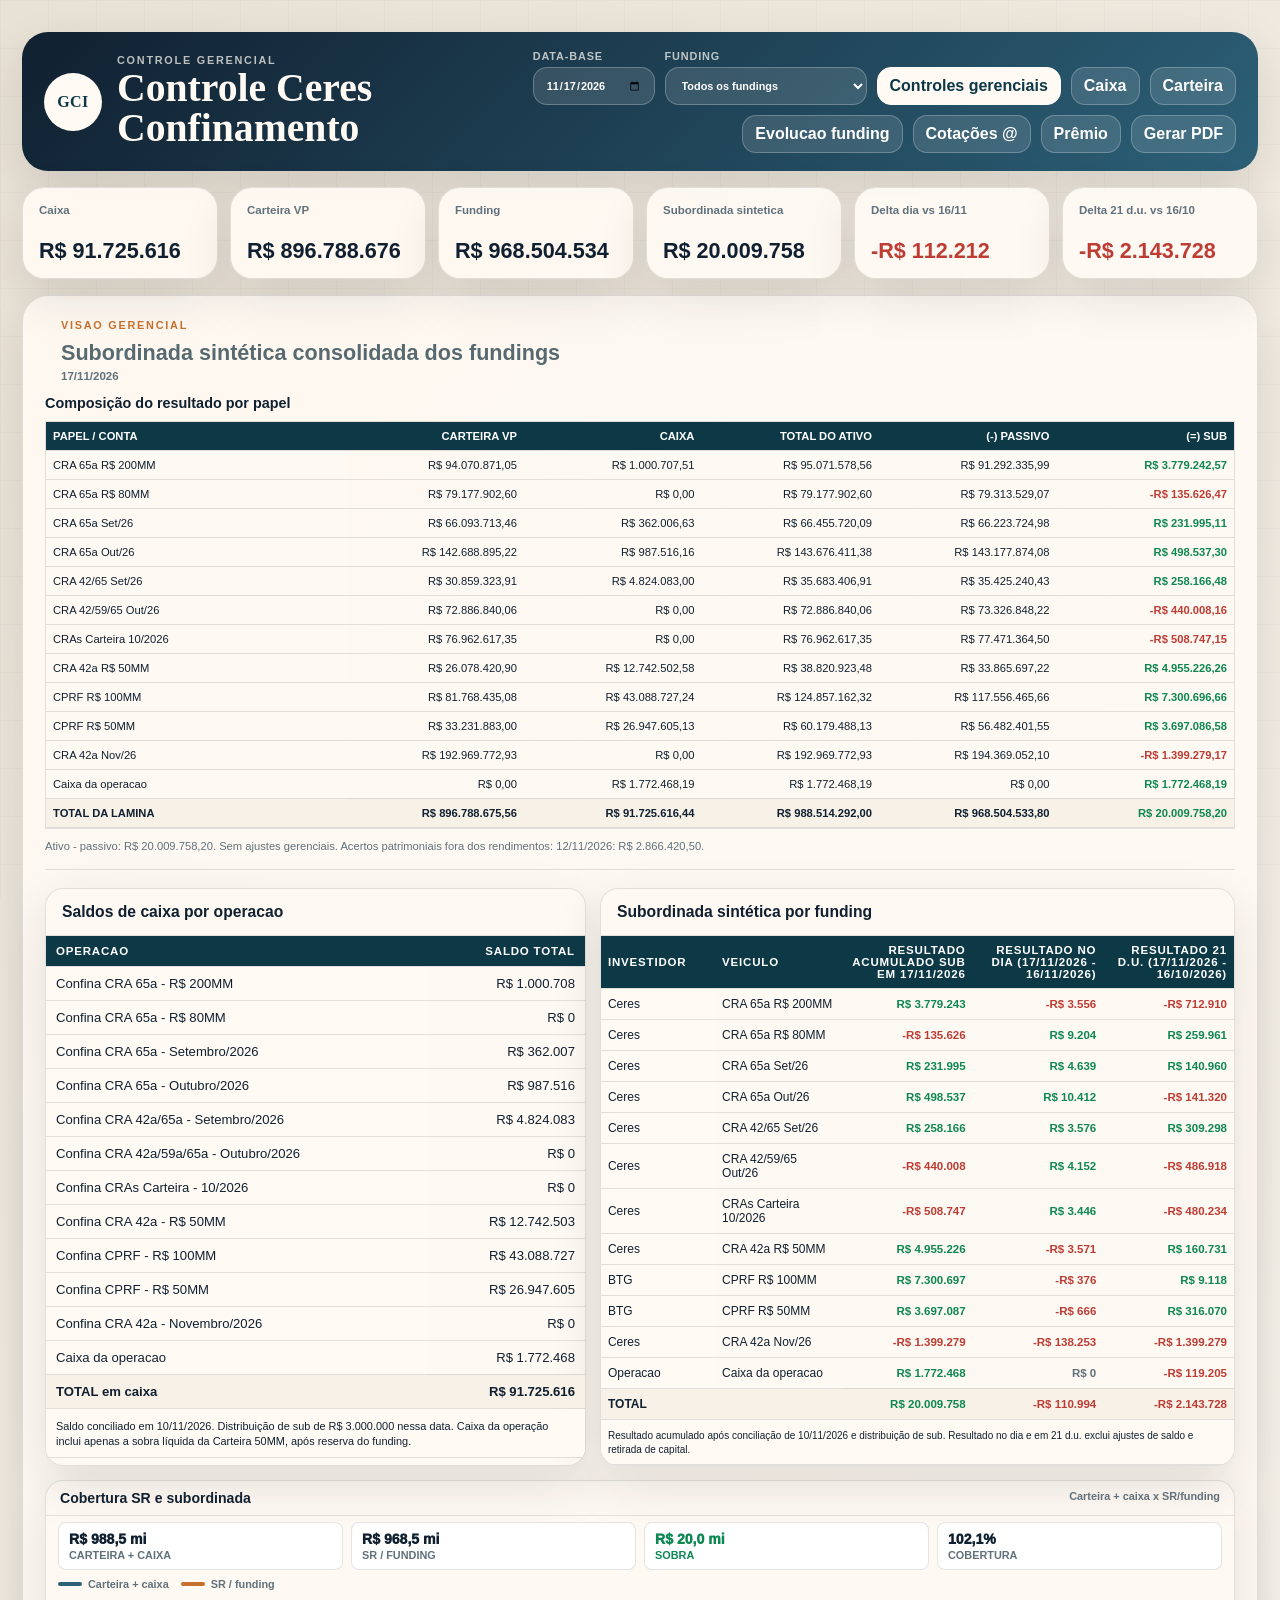
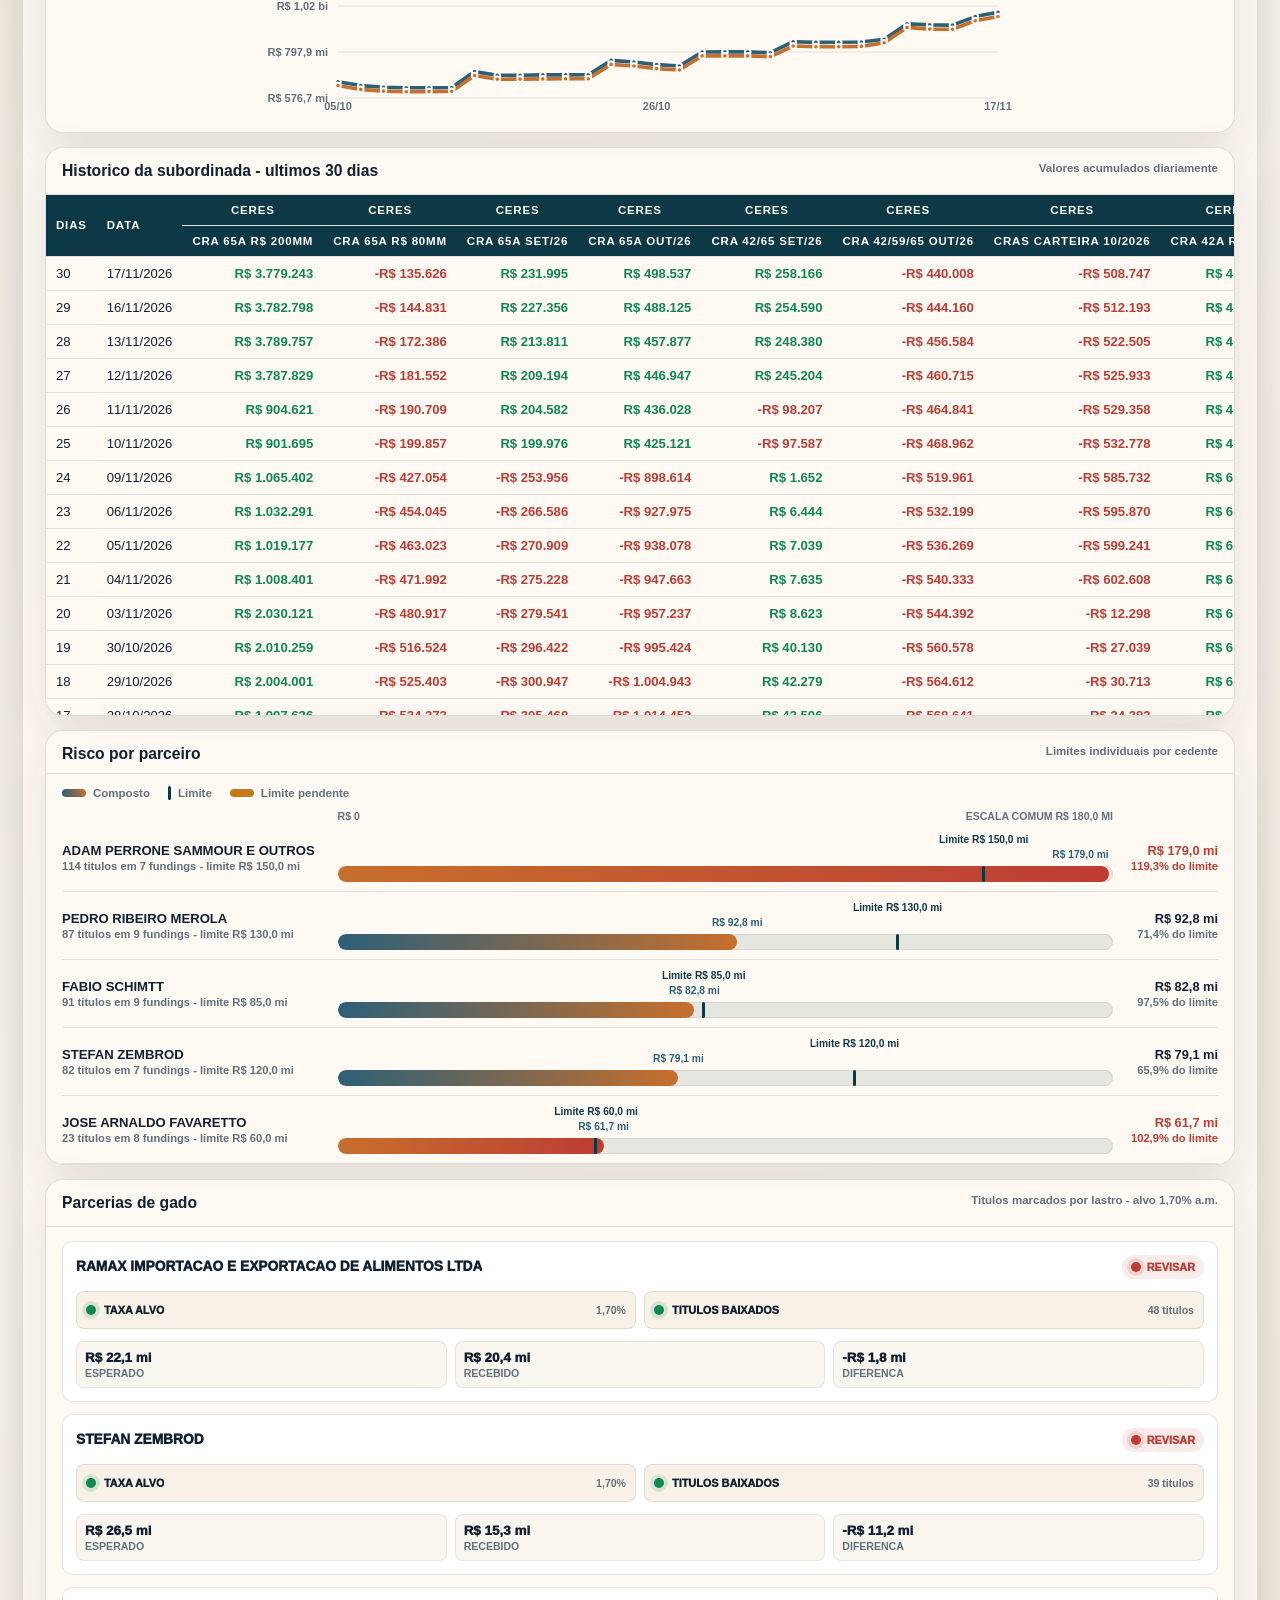
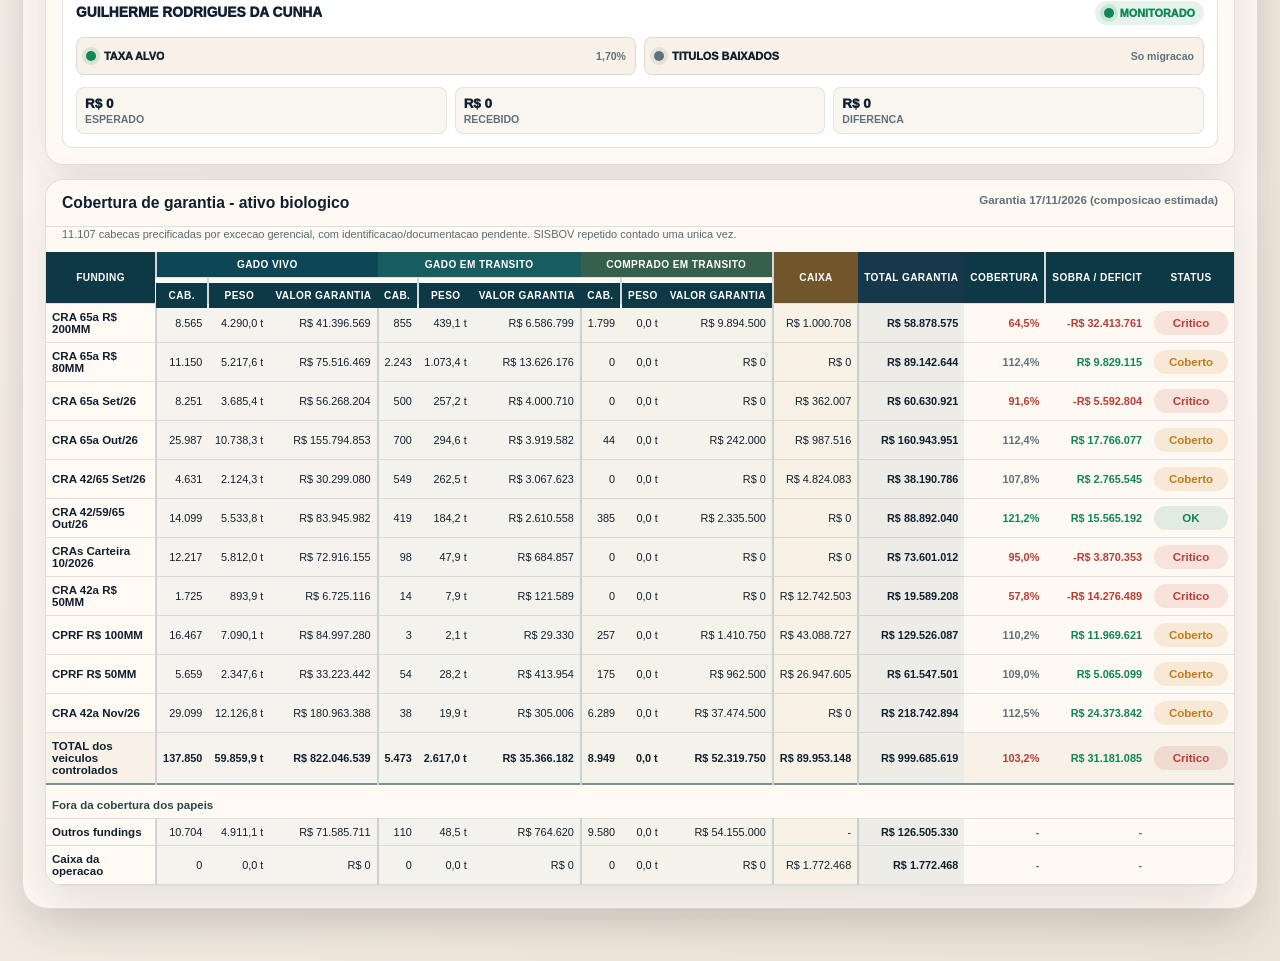
==== commit 82494306: "Price pending cattle by approved managerial exception on Nov 17" ====
--- a/index.html
+++ b/index.html
@@ -882,7 +882,7 @@
   <script src="./data/biological/biological-assets-snapshot-2026-11-05.js?v=20261111-fechamento-1011"></script>
   <script src="./data/biological/biological-assets-snapshot-2026-11-06.js?v=20261111-fechamento-1011"></script>
   <script src="./data/biological/biological-assets-snapshot-2026-11-09.js?v=20261111-fechamento-1011"></script>
-  <script src="./data/biological/biological-assets-confina.js?v=20261118-confina-1117-cartilha"></script>
+  <script src="./data/biological/biological-assets-confina.js?v=20261123-inclusao-gerencial-pendentes"></script>
   <script src="./data/biological/biological-allocation-policy-confina.js?v=20261123-alocacao-gerencial"></script>
   <script src="./data/indices/di.js"></script>
   <script src="./data/cash/cash-events-confina.js"></script>
@@ -891,6 +891,6 @@
   <script src="./data/cash/cdi-confirmed-2026-11-17.js?v=20261118-confina-1117-cartilha"></script>
   <script src="./data/management/regularizations-confina-2026-11-17.js?v=20261118-confina-1117-cartilha"></script>
   <script src="./data/management/adjustment-retirements-confina.js?v=20261119-sem-ajustes"></script>
-  <script src="./assets/app.js?v=20261123-alocacao-garantia"></script>
+  <script src="./assets/app.js?v=20261123-inclusao-gerencial-pendentes"></script>
 </body>
 </html>
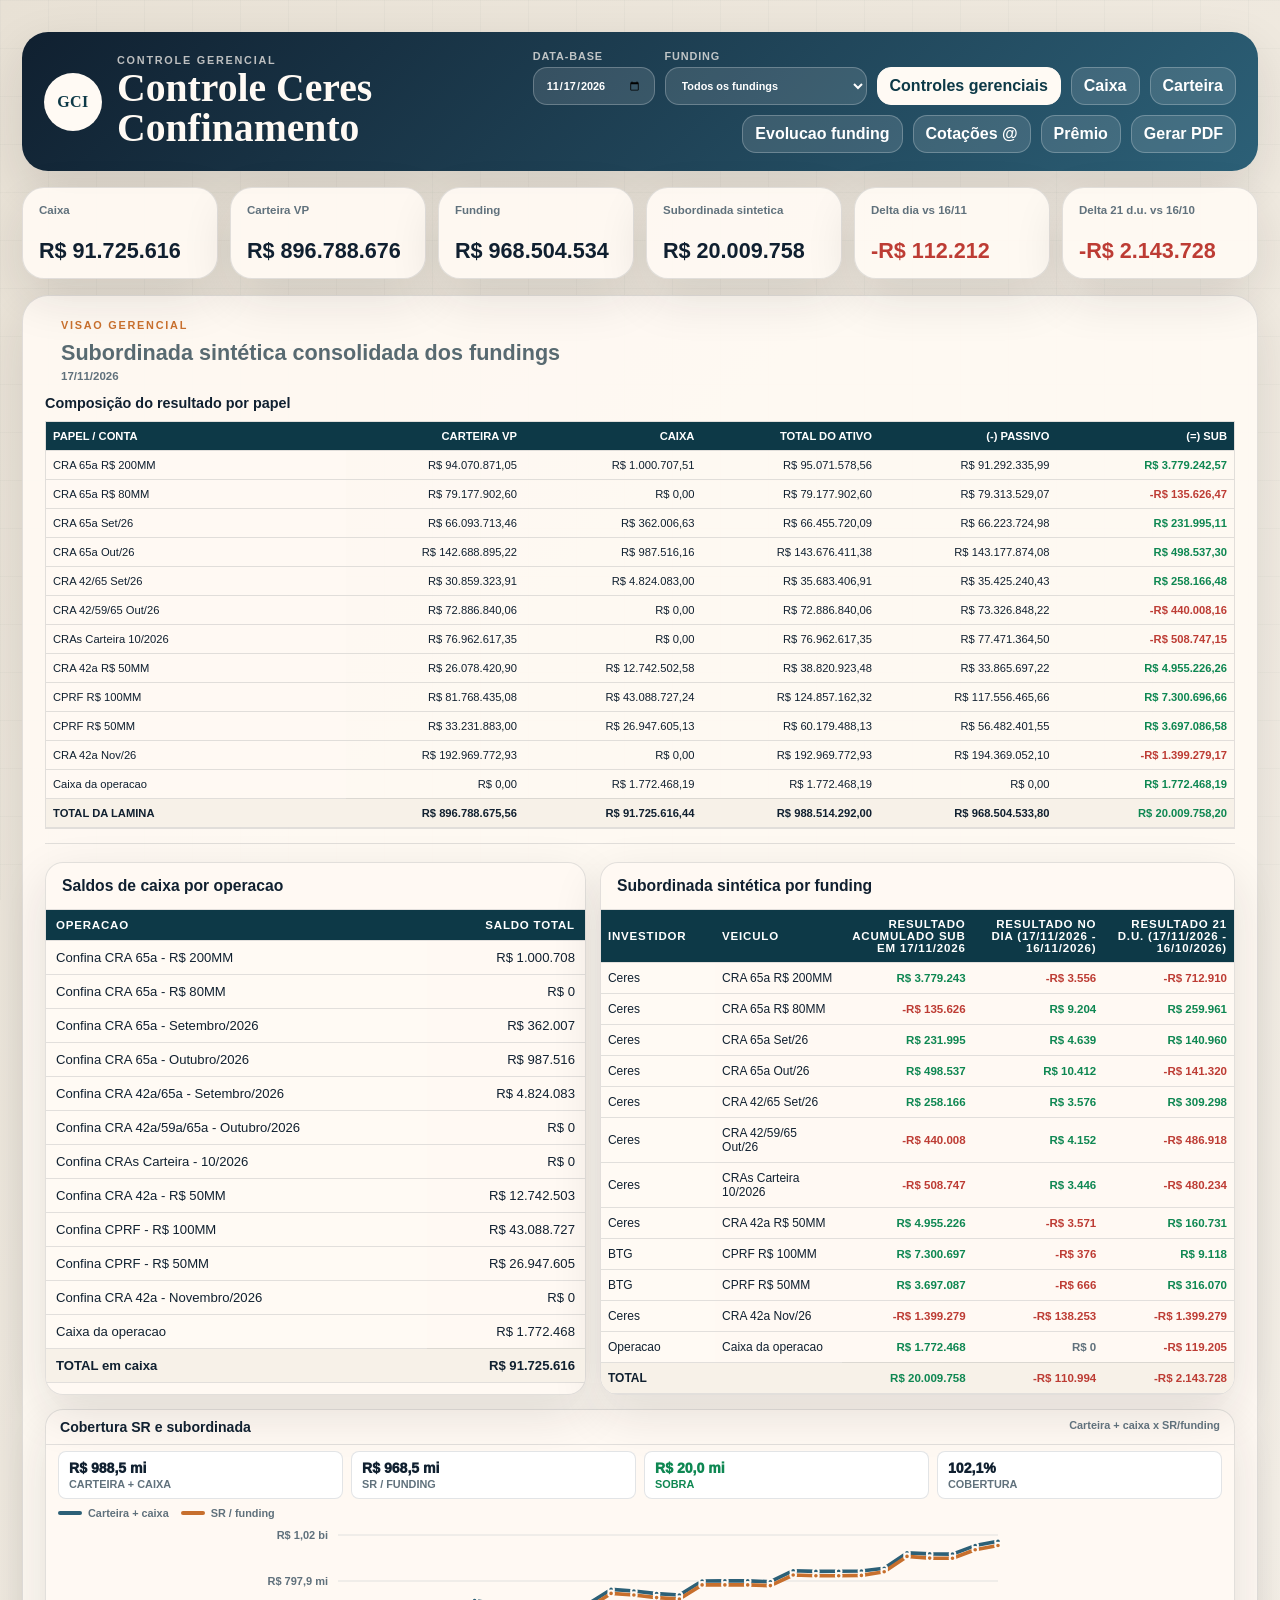
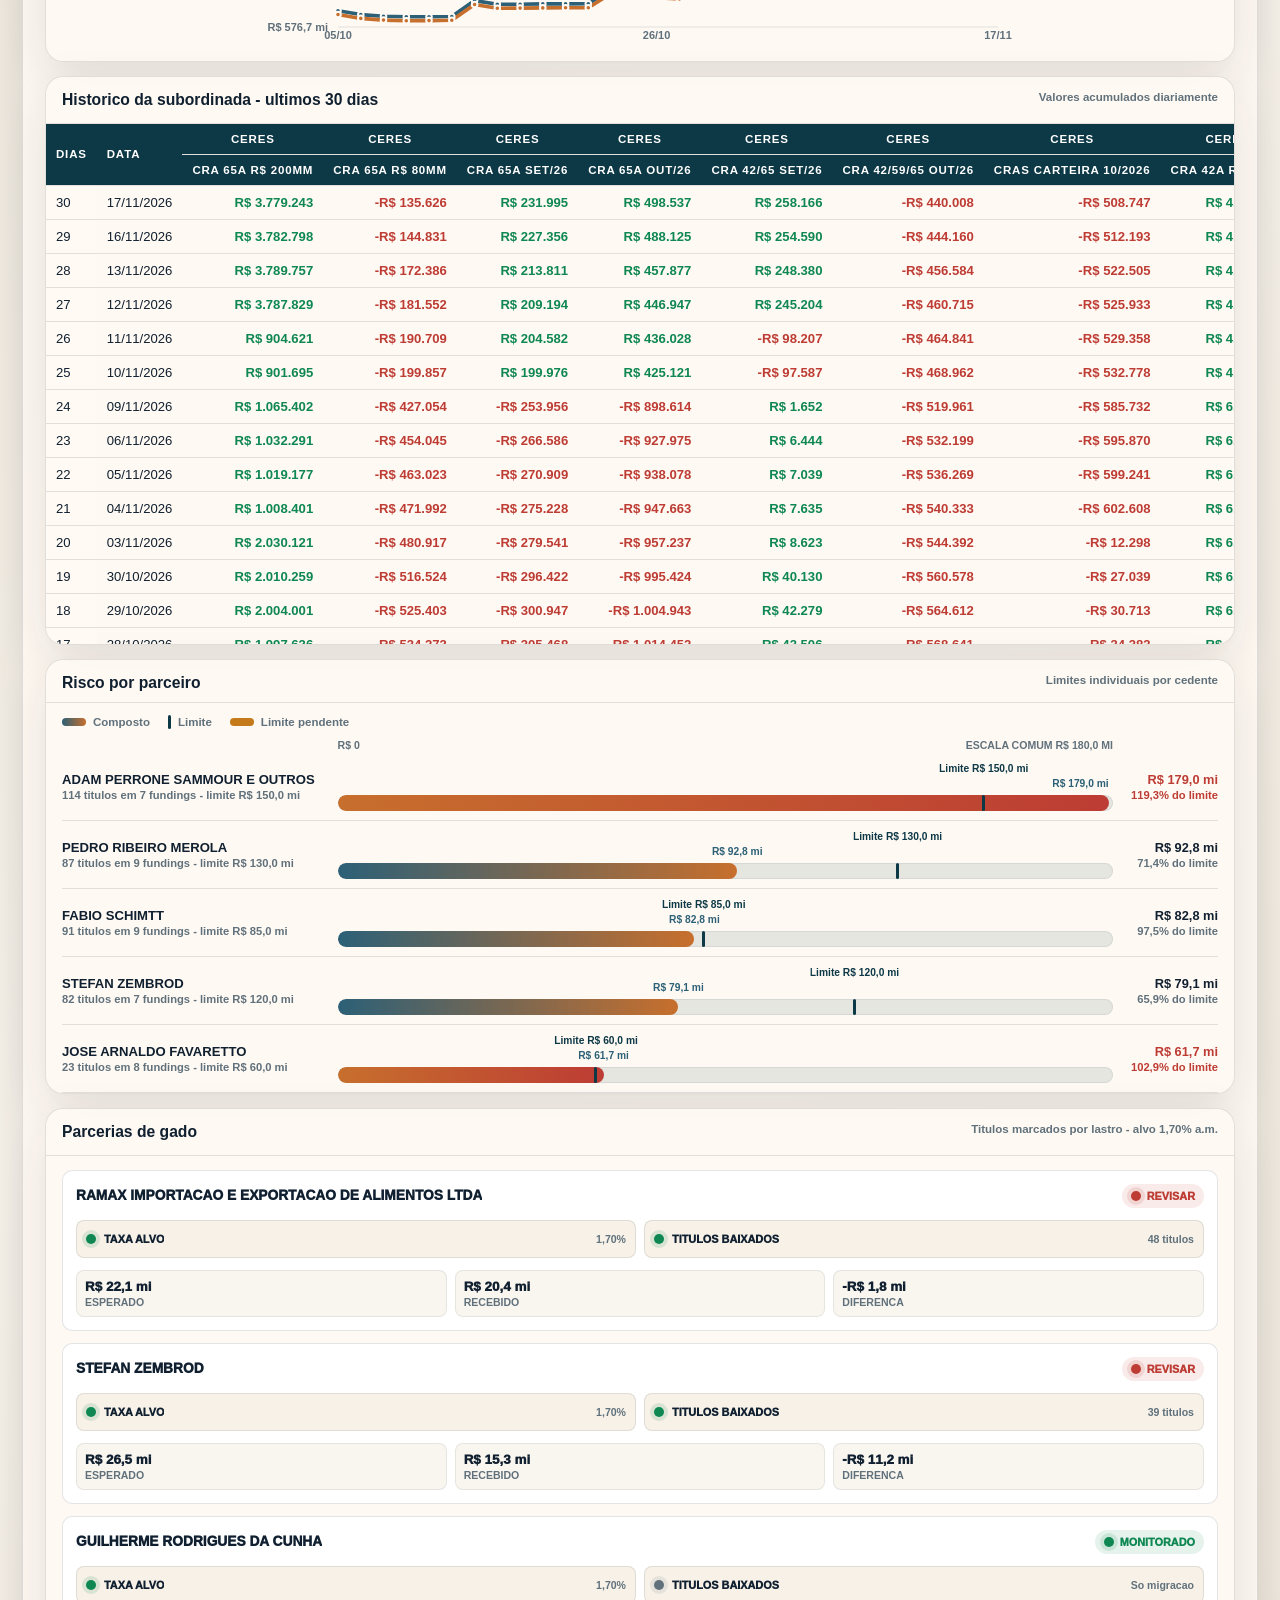
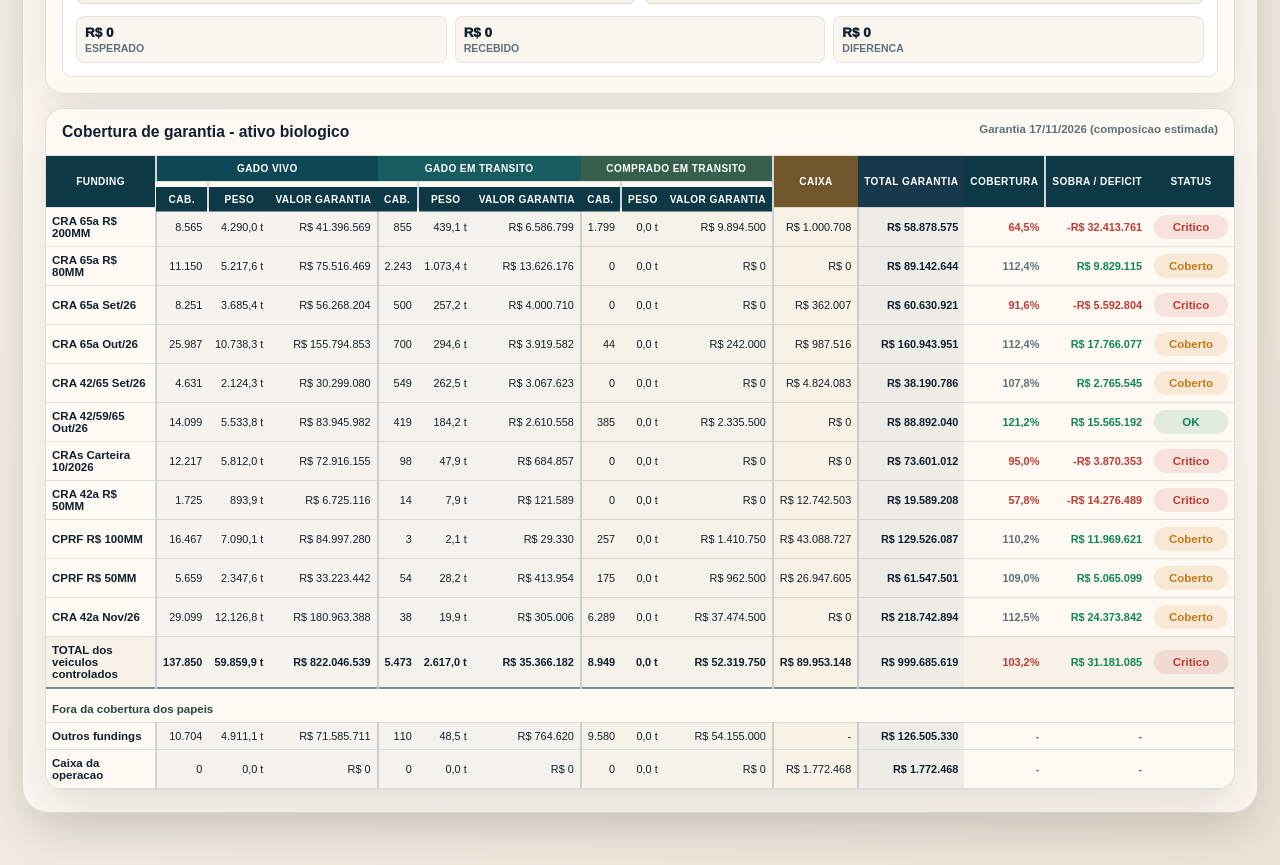
==== commit b3475351: "Remove requested display notes without changing balances or audit data" ====
--- a/index.html
+++ b/index.html
@@ -60,7 +60,6 @@
               <tbody id="result-composition-values"></tbody>
             </table>
           </div>
-          <p class="result-composition-note" id="result-composition-note"></p>
         </section>
 
         <div class="management-grid">
@@ -144,7 +143,6 @@
             <h3>Cobertura de garantia - ativo biologico</h3>
             <span id="guarantee-history-date">Historico da garantia por data-base</span>
           </div>
-          <p id="guarantee-pending-note" class="guarantee-pending-note" hidden></p>
           <div class="table-wrap">
             <table class="guarantee-management-table guarantee-management-screen-table">
               <thead>
@@ -891,6 +889,6 @@
   <script src="./data/cash/cdi-confirmed-2026-11-17.js?v=20261118-confina-1117-cartilha"></script>
   <script src="./data/management/regularizations-confina-2026-11-17.js?v=20261118-confina-1117-cartilha"></script>
   <script src="./data/management/adjustment-retirements-confina.js?v=20261119-sem-ajustes"></script>
-  <script src="./assets/app.js?v=20261123-inclusao-gerencial-pendentes"></script>
+  <script src="./assets/app.js?v=20261123-sem-observacoes"></script>
 </body>
 </html>
